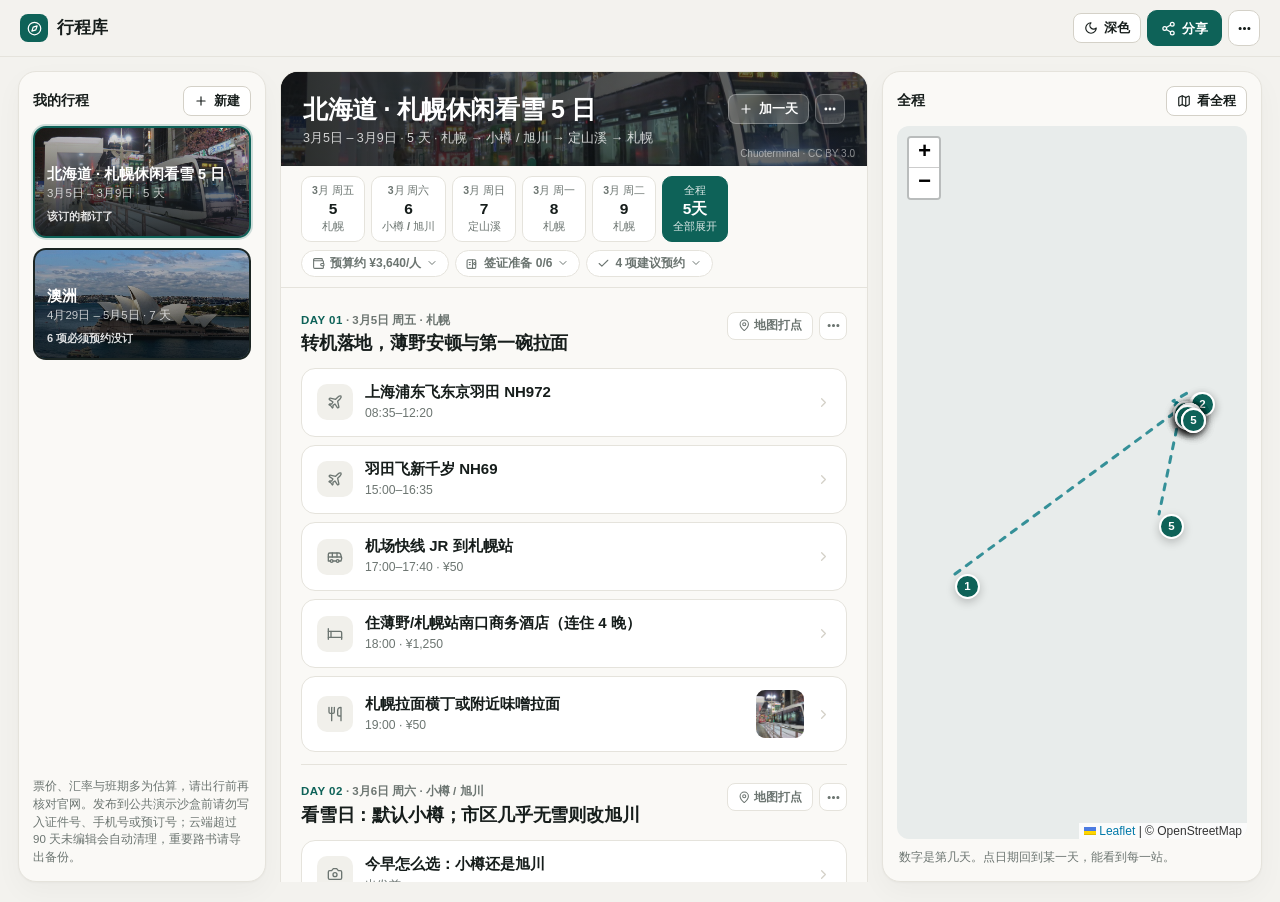
==== index.html @ c44f80ff "feat: minimal glanceable stop cards + click-to-open detail panel + unified single-accent palette" ====
<!DOCTYPE html>
<html lang="zh-CN">
<head>
  <meta charset="utf-8" />
  <meta name="viewport" content="width=device-width, initial-scale=1" />
  <title>行程库</title>
  <script>
    try {
      if (localStorage.getItem("travel-guides-theme") === "dark") {
        document.documentElement.dataset.theme = "dark";
      }
    } catch (_) {}
    if (/^\/t\/[A-Za-z0-9_-]+(?:\/edit)?\/?$/.test(location.pathname)) {
      document.documentElement.classList.add("shared-loading");
    }
  </script>
  <link rel="stylesheet" href="vendor/leaflet.css?v=1.9.4" />
  <link rel="stylesheet" href="styles.css?v=2f9c6e3a" />
</head>
<body>
  <header class="top">
    <div class="brand">
      <span class="brand-mark"><span data-icon="compass"></span></span>
      <h1>行程库</h1>
    </div>
    <div class="top-actions">
      <span id="share-status" class="share-status" hidden></span>
      <button type="button" class="btn btn-sm" id="seed-update-btn" hidden><span data-icon="refresh"></span>线上已更新 · 用最新版</button>
      <button type="button" class="btn btn-sm" id="conflict-reload-btn" hidden><span data-icon="refresh"></span>加载最新内容</button>
      <button type="button" class="btn readonly-only" id="fork-btn"><span data-icon="copy"></span>复制并修改</button>
      <button type="button" class="btn btn-sm theme-toggle" id="theme-btn" title="切换浅色纸本 / 深色夜航主题"></button>
      <button type="button" class="btn btn-primary" id="share-btn"><span data-icon="share"></span>分享</button>
      <details class="more-menu" id="more-menu">
        <summary class="btn btn-icon-more" aria-label="更多功能" title="打印路书、导入或导出备份"><span data-icon="more"></span></summary>
        <div class="more-popover">
          <button type="button" class="menu-item edit-only mobile-only-menu-item" id="menu-add-day"><span data-icon="plus"></span>添加新的一天</button>
          <button type="button" class="menu-item edit-only mobile-only-menu-item" id="menu-rename-trip"><span data-icon="pencil"></span>修改行程名称</button>
          <button type="button" class="menu-item edit-only mobile-only-menu-item" id="menu-edit-cover"><span data-icon="camera"></span>更换顶部封面</button>
          <button type="button" class="menu-item edit-only mobile-only-menu-item" id="menu-new-trip"><span data-icon="plus"></span>新建另一趟行程</button>
          <button type="button" class="menu-item edit-only mobile-only-menu-item danger-item" id="menu-delete-trip"><span data-icon="trash"></span>删除当前行程</button>
          <hr class="menu-sep edit-only mobile-only-menu-item" />
          <button type="button" class="menu-item" id="print-btn"><span data-icon="printer"></span>打印 / 导出 PDF 路书</button>
          <button type="button" class="menu-item edit-only" id="reset-local-btn" hidden><span data-icon="refresh"></span>恢复默认线上内容</button>
          <button type="button" class="menu-item edit-only" id="import-btn"><span data-icon="upload"></span>导入 JSON 备份</button>
          <button type="button" class="menu-item" id="export-btn"><span data-icon="download"></span>导出 JSON 备份</button>
        </div>
      </details>
      <input id="import-file" type="file" accept="application/json" hidden />
    </div>
  </header>

  <div class="layout">
    <aside class="rail">
      <div class="rail-head">
        <h2>我的行程</h2>
        <button type="button" id="new-trip" class="btn btn-sm edit-only"><span data-icon="plus"></span>新建</button>
      </div>
      <div id="trip-list"></div>
      <p class="rail-note">票价、汇率与班期多为估算，请出行前再核对官网。发布到公共演示沙盒前请勿写入证件号、手机号或预订号；云端超过 90 天未编辑会自动清理，重要路书请导出备份。</p>
    </aside>

    <main id="main"></main>

    <aside class="map-panel">
      <div class="map-bar">
        <h2 id="map-title">地图</h2>
        <button type="button" id="fit-all" class="btn btn-sm"><span data-icon="map"></span>看全程</button>
      </div>
      <div id="map"></div>
      <p id="map-legend">数字和左边每一站的编号对应，虚线是先后顺序。</p>
    </aside>
  </div>

  <dialog id="editor">
    <form id="editor-form" method="dialog">
      <h3 id="editor-title">添加地点</h3>
      <label>时间 <input name="time" placeholder="10:30" /></label>
      <label>名称 <input name="name" required placeholder="餐厅或景点" /></label>
      <label>类型
        <select name="kind">
          <option value="sight">景点</option>
          <option value="food">餐厅</option>
          <option value="transport">交通</option>
          <option value="stay">住宿</option>
        </select>
      </label>
      <label>地址 <input name="address" placeholder="用来在谷歌上搜索" /></label>
      <label>为什么去（亮点简介） <input name="why" placeholder="一句话说明为什么推荐这里" /></label>
      <div class="pair">
        <label>纬度 <input name="lat" inputmode="decimal" /></label>
        <label>经度 <input name="lng" inputmode="decimal" /></label>
      </div>
      <button type="button" id="geocode-btn" class="btn"><span data-icon="pin"></span><span class="label">按名称查找坐标并打点</span></button>
      <label>要不要提前订
        <select name="reservation">
          <option value="none">不用预约</option>
          <option value="recommended">建议预约</option>
          <option value="required">必须预约</option>
        </select>
      </label>
      <label>预约说明 <input name="reservationNote" placeholder="为什么要订，订晚了会怎样" /></label>
      <label>预约链接 <input name="bookingUrl" placeholder="https://" /></label>
      <div class="pair">
        <label>每人费用（当地货币） <input name="costAmount" inputmode="decimal" placeholder="免费填 0" /></label>
        <label>费用说明 <input name="costNote" placeholder="含什么，怎么算的" /></label>
      </div>
      <label>配图链接（Wikimedia 或本站 /api/img）
        <span class="copy-field">
          <input name="photoSrc" placeholder="https://commons.wikimedia.org/..." />
          <button type="button" id="photo-search-btn" class="btn btn-sm"><span data-icon="camera"></span><span class="label">自动搜图</span></button>
        </span>
      </label>
      <div class="pair">
        <label>图片署名 <input name="photoCredit" placeholder="作者 · CC BY-SA 4.0" /></label>
        <label>来源页面 <input name="photoLink" placeholder="https://commons.wikimedia.org/wiki/File:..." /></label>
      </div>
      <label>怎么走 <textarea name="note" rows="4"></textarea></label>
      <div class="dialog-actions">
        <button type="button" id="editor-cancel" class="btn">取消</button>
        <button type="submit" class="btn btn-primary">保存</button>
      </div>
    </form>
  </dialog>

  <dialog id="day-editor">
    <form id="day-editor-form" method="dialog">
      <h3 id="day-editor-title">编辑这一天</h3>
      <div class="pair">
        <label>日期 <input name="date" placeholder="2027-05-01" /></label>
        <label>城市 <input name="city" placeholder="京都 / 悉尼" /></label>
      </div>
      <label>当天主题 <input name="title" required placeholder="例如：伏见稻荷与清水寺漫步" /></label>
      <div class="dialog-actions">
        <button type="button" id="day-editor-cancel" class="btn">取消</button>
        <button type="submit" class="btn btn-primary">保存</button>
      </div>
    </form>
  </dialog>

  <script src="vendor/leaflet.js?v=1.9.4"></script>
  <dialog id="pin-sheet" class="pin-sheet">
    <form method="dialog">
      <h3 id="pin-sheet-title">在谷歌地图打点</h3>
      <p id="pin-sheet-note" class="pin-sheet-note">点任意一站即可在谷歌地图里单独打点定位；也可以点第一项把今天所有站点连成路线。</p>
      <div id="pin-sheet-list" class="pin-sheet-list"></div>
      <div class="dialog-actions">
        <button type="submit" class="btn" value="cancel">关闭</button>
      </div>
    </form>
  </dialog>

  <dialog id="stop-detail" class="stop-detail">
    <div id="detail-content"></div>
  </dialog>

  <dialog id="stop-sheet" class="stop-sheet">
    <form method="dialog">
      <div class="stop-sheet-head">
        <p id="stop-sheet-pos" class="stop-sheet-pos"></p>
        <h3 id="stop-sheet-title">管理这一站</h3>
      </div>
      <div class="stop-sheet-moves" role="group" aria-label="调整先后顺序">
        <button type="button" class="btn stop-move-btn" id="sheet-move-up"><span data-icon="arrowUp"></span>上移一站</button>
        <button type="button" class="btn stop-move-btn" id="sheet-move-down"><span data-icon="arrowDown"></span>下移一站</button>
      </div>
      <div class="stop-sheet-actions">
        <button type="button" class="sheet-row-btn" id="sheet-edit-stop"><span data-icon="pencil"></span><span><b>编辑地点信息</b><small>修改时间、名称、费用、备注或配图</small></span></button>
        <button type="button" class="sheet-row-btn danger" id="sheet-del-stop"><span data-icon="trash"></span><span><b>删除这一站</b><small>从当天行程中移除</small></span></button>
      </div>
      <div class="dialog-actions">
        <button type="submit" class="btn btn-sheet-done" value="cancel">完成</button>
      </div>
    </form>
  </dialog>

  <dialog id="photo-lightbox" class="photo-lightbox">
    <form method="dialog">
      <img id="lightbox-img" alt="" />
      <div class="lightbox-foot">
        <div>
          <b id="lightbox-title"></b>
          <a id="lightbox-credit" target="_blank" rel="noopener"></a>
        </div>
        <button type="submit" class="btn btn-sm" value="cancel">关闭</button>
      </div>
    </form>
  </dialog>

  <button type="button" id="mobile-map-fab" class="mobile-map-fab" hidden></button>

  <dialog id="share-dialog" class="share-dialog">
    <form method="dialog">
      <div>
        <p class="dialog-kicker" id="share-dialog-kicker">分享行程</p>
        <h3 id="share-dialog-title">两个链接，两种权限</h3>
        <p class="share-explain" id="share-dialog-explain">公开链接只能查看；编辑链接相当于密码，请只发给共同规划的人。</p>
      </div>
      <label>公开查看链接
        <span class="copy-field">
          <input id="public-link" readonly />
          <button type="button" class="btn btn-sm" id="copy-public">复制</button>
        </span>
      </label>
      <label id="edit-link-row">持链接可编辑
        <span class="copy-field">
          <input id="edit-link" readonly />
          <button type="button" class="btn btn-sm" id="copy-edit">复制</button>
        </span>
      </label>
      <div id="static-cloud-box" class="static-cloud-box" hidden>
        <small>当前为静态托管页面，复制上方链接即可发给同行人查看。如果需要在网页上多人实时编辑，也可以生成云端副本（默认沙盒使用 workers.dev，部分国内网络可能无法直连）。</small>
        <button type="button" class="btn btn-sm" id="static-cloud-btn">生成云端可编辑副本</button>
      </div>
      <div id="share-manage-box" class="share-manage-box" hidden>
        <div class="share-manage-head">
          <div>
            <b>编辑安全与历史版本</b>
            <small>编辑链接泄露时可立即重置；改乱了可恢复到之前的版本。</small>
          </div>
          <button type="button" class="btn btn-sm" id="rotate-token-btn">重置编辑密钥</button>
        </div>
        <div class="revision-section">
          <div class="revision-bar">
            <span>最近保存记录（最多 10 版）</span>
            <button type="button" class="btn btn-sm" id="load-revisions-btn">刷新列表</button>
          </div>
          <div id="revision-list" class="revision-list"></div>
        </div>
        <div class="share-delete-row">
          <small>误发了证件号或预订号时，连同历史版本一起从云端清除。</small>
          <button type="button" class="btn btn-sm" id="delete-cloud-trip-btn">彻底删除云端行程</button>
        </div>
      </div>
      <p class="share-warning" id="share-warning">公共演示沙盒单行程限 100 KB、超过 90 天未编辑自动清理，不承诺永久保存。请勿把编辑链接公开发布，也不要写入身份证、护照、手机号或预订号。</p>
      <div class="dialog-actions">
        <button type="button" id="share-close" class="btn btn-primary">完成</button>
      </div>
    </form>
  </dialog>

  <script src="data.js?v=2c8356ff"></script>
  <script src="app.js?v=94560877"></script>
  <script src="share.js?v=34f73781"></script>
</body>
</html>
---- vendor/leaflet.css ----
/* required styles */

.leaflet-pane,
.leaflet-tile,
.leaflet-marker-icon,
.leaflet-marker-shadow,
.leaflet-tile-container,
.leaflet-pane > svg,
.leaflet-pane > canvas,
.leaflet-zoom-box,
.leaflet-image-layer,
.leaflet-layer {
	position: absolute;
	left: 0;
	top: 0;
	}
.leaflet-container {
	overflow: hidden;
	}
.leaflet-tile,
.leaflet-marker-icon,
.leaflet-marker-shadow {
	-webkit-user-select: none;
	   -moz-user-select: none;
	        user-select: none;
	  -webkit-user-drag: none;
	}
/* Prevents IE11 from highlighting tiles in blue */
.leaflet-tile::selection {
	background: transparent;
}
/* Safari renders non-retina tile on retina better with this, but Chrome is worse */
.leaflet-safari .leaflet-tile {
	image-rendering: -webkit-optimize-contrast;
	}
/* hack that prevents hw layers "stretching" when loading new tiles */
.leaflet-safari .leaflet-tile-container {
	width: 1600px;
	height: 1600px;
	-webkit-transform-origin: 0 0;
	}
.leaflet-marker-icon,
.leaflet-marker-shadow {
	display: block;
	}
/* .leaflet-container svg: reset svg max-width decleration shipped in Joomla! (joomla.org) 3.x */
/* .leaflet-container img: map is broken in FF if you have max-width: 100% on tiles */
.leaflet-container .leaflet-overlay-pane svg {
	max-width: none !important;
	max-height: none !important;
	}
.leaflet-container .leaflet-marker-pane img,
.leaflet-container .leaflet-shadow-pane img,
.leaflet-container .leaflet-tile-pane img,
.leaflet-container img.leaflet-image-layer,
.leaflet-container .leaflet-tile {
	max-width: none !important;
	max-height: none !important;
	width: auto;
	padding: 0;
	}

.leaflet-container img.leaflet-tile {
	/* See: https://bugs.chromium.org/p/chromium/issues/detail?id=600120 */
	mix-blend-mode: plus-lighter;
}

.leaflet-container.leaflet-touch-zoom {
	-ms-touch-action: pan-x pan-y;
	touch-action: pan-x pan-y;
	}
.leaflet-container.leaflet-touch-drag {
	-ms-touch-action: pinch-zoom;
	/* Fallback for FF which doesn't support pinch-zoom */
	touch-action: none;
	touch-action: pinch-zoom;
}
.leaflet-container.leaflet-touch-drag.leaflet-touch-zoom {
	-ms-touch-action: none;
	touch-action: none;
}
.leaflet-container {
	-webkit-tap-highlight-color: transparent;
}
.leaflet-container a {
	-webkit-tap-highlight-color: rgba(51, 181, 229, 0.4);
}
.leaflet-tile {
	filter: inherit;
	visibility: hidden;
	}
.leaflet-tile-loaded {
	visibility: inherit;
	}
.leaflet-zoom-box {
	width: 0;
	height: 0;
	-moz-box-sizing: border-box;
	     box-sizing: border-box;
	z-index: 800;
	}
/* workaround for https://bugzilla.mozilla.org/show_bug.cgi?id=888319 */
.leaflet-overlay-pane svg {
	-moz-user-select: none;
	}

.leaflet-pane         { z-index: 400; }

.leaflet-tile-pane    { z-index: 200; }
.leaflet-overlay-pane { z-index: 400; }
.leaflet-shadow-pane  { z-index: 500; }
.leaflet-marker-pane  { z-index: 600; }
.leaflet-tooltip-pane   { z-index: 650; }
.leaflet-popup-pane   { z-index: 700; }

.leaflet-map-pane canvas { z-index: 100; }
.leaflet-map-pane svg    { z-index: 200; }

.leaflet-vml-shape {
	width: 1px;
	height: 1px;
	}
.lvml {
	behavior: url(#default#VML);
	display: inline-block;
	position: absolute;
	}


/* control positioning */

.leaflet-control {
	position: relative;
	z-index: 800;
	pointer-events: visiblePainted; /* IE 9-10 doesn't have auto */
	pointer-events: auto;
	}
.leaflet-top,
.leaflet-bottom {
	position: absolute;
	z-index: 1000;
	pointer-events: none;
	}
.leaflet-top {
	top: 0;
	}
.leaflet-right {
	right: 0;
	}
.leaflet-bottom {
	bottom: 0;
	}
.leaflet-left {
	left: 0;
	}
.leaflet-control {
	float: left;
	clear: both;
	}
.leaflet-right .leaflet-control {
	float: right;
	}
.leaflet-top .leaflet-control {
	margin-top: 10px;
	}
.leaflet-bottom .leaflet-control {
	margin-bottom: 10px;
	}
.leaflet-left .leaflet-control {
	margin-left: 10px;
	}
.leaflet-right .leaflet-control {
	margin-right: 10px;
	}


/* zoom and fade animations */

.leaflet-fade-anim .leaflet-popup {
	opacity: 0;
	-webkit-transition: opacity 0.2s linear;
	   -moz-transition: opacity 0.2s linear;
	        transition: opacity 0.2s linear;
	}
.leaflet-fade-anim .leaflet-map-pane .leaflet-popup {
	opacity: 1;
	}
.leaflet-zoom-animated {
	-webkit-transform-origin: 0 0;
	    -ms-transform-origin: 0 0;
	        transform-origin: 0 0;
	}
svg.leaflet-zoom-animated {
	will-change: transform;
}

.leaflet-zoom-anim .leaflet-zoom-animated {
	-webkit-transition: -webkit-transform 0.25s cubic-bezier(0,0,0.25,1);
	   -moz-transition:    -moz-transform 0.25s cubic-bezier(0,0,0.25,1);
	        transition:         transform 0.25s cubic-bezier(0,0,0.25,1);
	}
.leaflet-zoom-anim .leaflet-tile,
.leaflet-pan-anim .leaflet-tile {
	-webkit-transition: none;
	   -moz-transition: none;
	        transition: none;
	}

.leaflet-zoom-anim .leaflet-zoom-hide {
	visibility: hidden;
	}


/* cursors */

.leaflet-interactive {
	cursor: pointer;
	}
.leaflet-grab {
	cursor: -webkit-grab;
	cursor:    -moz-grab;
	cursor:         grab;
	}
.leaflet-crosshair,
.leaflet-crosshair .leaflet-interactive {
	cursor: crosshair;
	}
.leaflet-popup-pane,
.leaflet-control {
	cursor: auto;
	}
.leaflet-dragging .leaflet-grab,
.leaflet-dragging .leaflet-grab .leaflet-interactive,
.leaflet-dragging .leaflet-marker-draggable {
	cursor: move;
	cursor: -webkit-grabbing;
	cursor:    -moz-grabbing;
	cursor:         grabbing;
	}

/* marker & overlays interactivity */
.leaflet-marker-icon,
.leaflet-marker-shadow,
.leaflet-image-layer,
.leaflet-pane > svg path,
.leaflet-tile-container {
	pointer-events: none;
	}

.leaflet-marker-icon.leaflet-interactive,
.leaflet-image-layer.leaflet-interactive,
.leaflet-pane > svg path.leaflet-interactive,
svg.leaflet-image-layer.leaflet-interactive path {
	pointer-events: visiblePainted; /* IE 9-10 doesn't have auto */
	pointer-events: auto;
	}

/* visual tweaks */

.leaflet-container {
	background: #ddd;
	outline-offset: 1px;
	}
.leaflet-container a {
	color: #0078A8;
	}
.leaflet-zoom-box {
	border: 2px dotted #38f;
	background: rgba(255,255,255,0.5);
	}


/* general typography */
.leaflet-container {
	font-family: "Helvetica Neue", Arial, Helvetica, sans-serif;
	font-size: 12px;
	font-size: 0.75rem;
	line-height: 1.5;
	}


/* general toolbar styles */

.leaflet-bar {
	box-shadow: 0 1px 5px rgba(0,0,0,0.65);
	border-radius: 4px;
	}
.leaflet-bar a {
	background-color: #fff;
	border-bottom: 1px solid #ccc;
	width: 26px;
	height: 26px;
	line-height: 26px;
	display: block;
	text-align: center;
	text-decoration: none;
	color: black;
	}
.leaflet-bar a,
.leaflet-control-layers-toggle {
	background-position: 50% 50%;
	background-repeat: no-repeat;
	display: block;
	}
.leaflet-bar a:hover,
.leaflet-bar a:focus {
	background-color: #f4f4f4;
	}
.leaflet-bar a:first-child {
	border-top-left-radius: 4px;
	border-top-right-radius: 4px;
	}
.leaflet-bar a:last-child {
	border-bottom-left-radius: 4px;
	border-bottom-right-radius: 4px;
	border-bottom: none;
	}
.leaflet-bar a.leaflet-disabled {
	cursor: default;
	background-color: #f4f4f4;
	color: #bbb;
	}

.leaflet-touch .leaflet-bar a {
	width: 30px;
	height: 30px;
	line-height: 30px;
	}
.leaflet-touch .leaflet-bar a:first-child {
	border-top-left-radius: 2px;
	border-top-right-radius: 2px;
	}
.leaflet-touch .leaflet-bar a:last-child {
	border-bottom-left-radius: 2px;
	border-bottom-right-radius: 2px;
	}

/* zoom control */

.leaflet-control-zoom-in,
.leaflet-control-zoom-out {
	font: bold 18px 'Lucida Console', Monaco, monospace;
	text-indent: 1px;
	}

.leaflet-touch .leaflet-control-zoom-in, .leaflet-touch .leaflet-control-zoom-out  {
	font-size: 22px;
	}


/* layers control */

.leaflet-control-layers {
	box-shadow: 0 1px 5px rgba(0,0,0,0.4);
	background: #fff;
	border-radius: 5px;
	}
.leaflet-control-layers-toggle {
	background-image: url(images/layers.png);
	width: 36px;
	height: 36px;
	}
.leaflet-retina .leaflet-control-layers-toggle {
	background-image: url(images/layers-2x.png);
	background-size: 26px 26px;
	}
.leaflet-touch .leaflet-control-layers-toggle {
	width: 44px;
	height: 44px;
	}
.leaflet-control-layers .leaflet-control-layers-list,
.leaflet-control-layers-expanded .leaflet-control-layers-toggle {
	display: none;
	}
.leaflet-control-layers-expanded .leaflet-control-layers-list {
	display: block;
	position: relative;
	}
.leaflet-control-layers-expanded {
	padding: 6px 10px 6px 6px;
	color: #333;
	background: #fff;
	}
.leaflet-control-layers-scrollbar {
	overflow-y: scroll;
	overflow-x: hidden;
	padding-right: 5px;
	}
.leaflet-control-layers-selector {
	margin-top: 2px;
	position: relative;
	top: 1px;
	}
.leaflet-control-layers label {
	display: block;
	font-size: 13px;
	font-size: 1.08333em;
	}
.leaflet-control-layers-separator {
	height: 0;
	border-top: 1px solid #ddd;
	margin: 5px -10px 5px -6px;
	}

/* Default icon URLs */
.leaflet-default-icon-path { /* used only in path-guessing heuristic, see L.Icon.Default */
	background-image: url(images/marker-icon.png);
	}


/* attribution and scale controls */

.leaflet-container .leaflet-control-attribution {
	background: #fff;
	background: rgba(255, 255, 255, 0.8);
	margin: 0;
	}
.leaflet-control-attribution,
.leaflet-control-scale-line {
	padding: 0 5px;
	color: #333;
	line-height: 1.4;
	}
.leaflet-control-attribution a {
	text-decoration: none;
	}
.leaflet-control-attribution a:hover,
.leaflet-control-attribution a:focus {
	text-decoration: underline;
	}
.leaflet-attribution-flag {
	display: inline !important;
	vertical-align: baseline !important;
	width: 1em;
	height: 0.6669em;
	}
.leaflet-left .leaflet-control-scale {
	margin-left: 5px;
	}
.leaflet-bottom .leaflet-control-scale {
	margin-bottom: 5px;
	}
.leaflet-control-scale-line {
	border: 2px solid #777;
	border-top: none;
	line-height: 1.1;
	padding: 2px 5px 1px;
	white-space: nowrap;
	-moz-box-sizing: border-box;
	     box-sizing: border-box;
	background: rgba(255, 255, 255, 0.8);
	text-shadow: 1px 1px #fff;
	}
.leaflet-control-scale-line:not(:first-child) {
	border-top: 2px solid #777;
	border-bottom: none;
	margin-top: -2px;
	}
.leaflet-control-scale-line:not(:first-child):not(:last-child) {
	border-bottom: 2px solid #777;
	}

.leaflet-touch .leaflet-control-attribution,
.leaflet-touch .leaflet-control-layers,
.leaflet-touch .leaflet-bar {
	box-shadow: none;
	}
.leaflet-touch .leaflet-control-layers,
.leaflet-touch .leaflet-bar {
	border: 2px solid rgba(0,0,0,0.2);
	background-clip: padding-box;
	}


/* popup */

.leaflet-popup {
	position: absolute;
	text-align: center;
	margin-bottom: 20px;
	}
.leaflet-popup-content-wrapper {
	padding: 1px;
	text-align: left;
	border-radius: 12px;
	}
.leaflet-popup-content {
	margin: 13px 24px 13px 20px;
	line-height: 1.3;
	font-size: 13px;
	font-size: 1.08333em;
	min-height: 1px;
	}
.leaflet-popup-content p {
	margin: 17px 0;
	margin: 1.3em 0;
	}
.leaflet-popup-tip-container {
	width: 40px;
	height: 20px;
	position: absolute;
	left: 50%;
	margin-top: -1px;
	margin-left: -20px;
	overflow: hidden;
	pointer-events: none;
	}
.leaflet-popup-tip {
	width: 17px;
	height: 17px;
	padding: 1px;

	margin: -10px auto 0;
	pointer-events: auto;

	-webkit-transform: rotate(45deg);
	   -moz-transform: rotate(45deg);
	    -ms-transform: rotate(45deg);
	        transform: rotate(45deg);
	}
.leaflet-popup-content-wrapper,
.leaflet-popup-tip {
	background: white;
	color: #333;
	box-shadow: 0 3px 14px rgba(0,0,0,0.4);
	}
.leaflet-container a.leaflet-popup-close-button {
	position: absolute;
	top: 0;
	right: 0;
	border: none;
	text-align: center;
	width: 24px;
	height: 24px;
	font: 16px/24px Tahoma, Verdana, sans-serif;
	color: #757575;
	text-decoration: none;
	background: transparent;
	}
.leaflet-container a.leaflet-popup-close-button:hover,
.leaflet-container a.leaflet-popup-close-button:focus {
	color: #585858;
	}
.leaflet-popup-scrolled {
	overflow: auto;
	}

.leaflet-oldie .leaflet-popup-content-wrapper {
	-ms-zoom: 1;
	}
.leaflet-oldie .leaflet-popup-tip {
	width: 24px;
	margin: 0 auto;

	-ms-filter: "progid:DXImageTransform.Microsoft.Matrix(M11=0.70710678, M12=0.70710678, M21=-0.70710678, M22=0.70710678)";
	filter: progid:DXImageTransform.Microsoft.Matrix(M11=0.70710678, M12=0.70710678, M21=-0.70710678, M22=0.70710678);
	}

.leaflet-oldie .leaflet-control-zoom,
.leaflet-oldie .leaflet-control-layers,
.leaflet-oldie .leaflet-popup-content-wrapper,
.leaflet-oldie .leaflet-popup-tip {
	border: 1px solid #999;
	}


/* div icon */

.leaflet-div-icon {
	background: #fff;
	border: 1px solid #666;
	}


/* Tooltip */
/* Base styles for the element that has a tooltip */
.leaflet-tooltip {
	position: absolute;
	padding: 6px;
	background-color: #fff;
	border: 1px solid #fff;
	border-radius: 3px;
	color: #222;
	white-space: nowrap;
	-webkit-user-select: none;
	-moz-user-select: none;
	-ms-user-select: none;
	user-select: none;
	pointer-events: none;
	box-shadow: 0 1px 3px rgba(0,0,0,0.4);
	}
.leaflet-tooltip.leaflet-interactive {
	cursor: pointer;
	pointer-events: auto;
	}
.leaflet-tooltip-top:before,
.leaflet-tooltip-bottom:before,
.leaflet-tooltip-left:before,
.leaflet-tooltip-right:before {
	position: absolute;
	pointer-events: none;
	border: 6px solid transparent;
	background: transparent;
	content: "";
	}

/* Directions */

.leaflet-tooltip-bottom {
	margin-top: 6px;
}
.leaflet-tooltip-top {
	margin-top: -6px;
}
.leaflet-tooltip-bottom:before,
.leaflet-tooltip-top:before {
	left: 50%;
	margin-left: -6px;
	}
.leaflet-tooltip-top:before {
	bottom: 0;
	margin-bottom: -12px;
	border-top-color: #fff;
	}
.leaflet-tooltip-bottom:before {
	top: 0;
	margin-top: -12px;
	margin-left: -6px;
	border-bottom-color: #fff;
	}
.leaflet-tooltip-left {
	margin-left: -6px;
}
.leaflet-tooltip-right {
	margin-left: 6px;
}
.leaflet-tooltip-left:before,
.leaflet-tooltip-right:before {
	top: 50%;
	margin-top: -6px;
	}
.leaflet-tooltip-left:before {
	right: 0;
	margin-right: -12px;
	border-left-color: #fff;
	}
.leaflet-tooltip-right:before {
	left: 0;
	margin-left: -12px;
	border-right-color: #fff;
	}

/* Printing */

@media print {
	/* Prevent printers from removing background-images of controls. */
	.leaflet-control {
		-webkit-print-color-adjust: exact;
		print-color-adjust: exact;
		}
	}
---- styles.css ----
/* ==========================================================================
   Static Travel Guide — Minimal Unified Card + Detail Panel Stylesheet
   Strict Monochrome + Single Accent Palette (Zero Rainbow Clutter)
   ========================================================================== */

:root {
  --bg: #f3f2ee;
  --panel: #faf9f6;
  --surface: #ffffff;
  --surface-subtle: #f1f0eb;
  --ink: #161d1b;
  --muted: #6c7571;
  --line: #e5e3dc;
  --line-strong: #d4d1c8;
  --accent: #0e6258;
  --accent-dark: #094941;
  --accent-soft: #e8f3f1;
  --warn: #b45309;
  --warn-soft: #fef5eb;
  --danger: #b91c1c;
  --danger-soft: #fef2f2;
  --radius: 18px;
  --shadow: 0 1px 2px rgba(18, 26, 23, 0.03), 0 10px 28px rgba(18, 26, 23, 0.035);
}

/* Tonal single-hue steps for budget chart (no rainbow colors) */
.cat-flight    { --bar-alpha: 1; }
.cat-stay      { --bar-alpha: 0.78; }
.cat-transport { --bar-alpha: 0.6; }
.cat-sight     { --bar-alpha: 0.45; }
.cat-food      { --bar-alpha: 0.32; }
.cat-other     { --bar-alpha: 0.2; }

* { box-sizing: border-box; }
[hidden] { display: none !important; }
html, body { margin: 0; height: 100%; }
html.shared-loading body { visibility: hidden; }

body {
  background: var(--bg);
  color: var(--ink);
  font-family: -apple-system, BlinkMacSystemFont, "PingFang SC", "Hiragino Sans GB", "Microsoft YaHei", "Noto Sans SC", sans-serif;
  font-size: 14.5px;
  line-height: 1.55;
  -webkit-font-smoothing: antialiased;
}

button, input, select, textarea { font: inherit; color: inherit; }
.icon { width: 15px; height: 15px; flex-shrink: 0; }
.muted { color: var(--muted); }
.empty { margin: 0; padding: 20px 0; color: var(--muted); font-size: 13.5px; }
.print-only-notes { display: none; }

/* Role Modifiers */
.shared-readonly .edit-only { display: none !important; }
.readonly-only { display: none !important; }
.shared-readonly .readonly-only { display: inline-flex !important; }

/* Unified Calm Buttons */
.btn {
  display: inline-flex;
  align-items: center;
  justify-content: center;
  gap: 6px;
  height: 36px;
  padding: 0 13px;
  border-radius: 10px;
  border: 1px solid var(--line-strong);
  background: var(--surface);
  color: var(--ink);
  font-size: 13px;
  font-weight: 600;
  line-height: 1;
  text-decoration: none;
  white-space: nowrap;
  cursor: pointer;
  transition: background 0.15s, border-color 0.15s, color 0.15s;
}
.btn:hover { border-color: var(--accent); color: var(--accent); }
.btn:active { transform: translateY(1px); }
.btn:disabled { opacity: 0.4; cursor: default; }
.btn-sm { height: 30px; padding: 0 10px; font-size: 12.5px; border-radius: 8px; }
.btn-sm .icon { width: 14px; height: 14px; }

.btn-primary, .btn-book {
  background: var(--accent);
  border-color: var(--accent);
  color: #fff;
}
.btn-primary:hover, .btn-book:hover {
  background: var(--accent-dark);
  border-color: var(--accent-dark);
  color: #fff;
}

/* Top Bar & Menus */
.top {
  position: sticky;
  top: 0;
  z-index: 50;
  display: flex;
  justify-content: space-between;
  align-items: center;
  gap: 12px;
  padding: 10px 20px;
  background: rgba(243, 242, 238, 0.9);
  border-bottom: 1px solid var(--line);
  backdrop-filter: blur(14px);
}
.brand { display: flex; align-items: center; gap: 9px; }
.brand-mark {
  display: grid;
  place-items: center;
  width: 28px;
  height: 28px;
  border-radius: 8px;
  background: var(--accent);
  color: #fff;
}
.brand h1 { margin: 0; font-size: 17px; font-weight: 750; letter-spacing: -0.01em; }
.top-actions { display: flex; align-items: center; gap: 6px; }

.share-status {
  display: inline-flex;
  align-items: center;
  height: 26px;
  padding: 0 9px;
  border-radius: 999px;
  background: var(--accent-soft);
  color: var(--accent);
  font-size: 12px;
  font-weight: 600;
  white-space: nowrap;
}
.share-status.error { background: var(--danger-soft); color: var(--danger); }

#conflict-reload-btn, #seed-update-btn {
  border-color: var(--warn);
  background: var(--warn-soft);
  color: var(--warn);
}

.more-menu { position: relative; }
.more-menu summary { list-style: none; }
.more-menu summary::-webkit-details-marker { display: none; }
.btn-icon-more { width: 32px; padding: 0; }
.more-popover {
  position: absolute;
  right: 0;
  top: calc(100% + 6px);
  min-width: 188px;
  padding: 5px;
  border-radius: 12px;
  background: var(--surface);
  border: 1px solid var(--line);
  box-shadow: 0 12px 32px rgba(15, 23, 20, 0.14);
  display: grid;
  gap: 2px;
  z-index: 80;
}
.menu-item {
  display: flex;
  align-items: center;
  gap: 9px;
  width: 100%;
  padding: 8px 11px;
  border: 0;
  border-radius: 8px;
  background: transparent;
  color: var(--ink);
  font-size: 13px;
  font-weight: 550;
  text-align: left;
  cursor: pointer;
}
.menu-item:hover { background: var(--surface-subtle); color: var(--accent); }
.menu-item.danger-item { color: var(--danger); }
.menu-item.danger-item:hover { background: var(--danger-soft); }
.menu-sep { border: 0; border-top: 1px solid var(--line); margin: 4px 6px; }
@media (min-width: 721px) {
  .mobile-only-menu-item { display: none; }
}

/* 3-Column Desktop Layout */
.layout {
  display: grid;
  grid-template-columns: 248px minmax(0, 1fr) 380px;
  gap: 14px;
  padding: 14px 18px 20px;
  height: calc(100vh - 55px);
}
.shared-route .rail { display: none !important; }
.shared-route .layout { grid-template-columns: minmax(0, 1fr) 400px; }

.rail, .map-panel {
  min-height: 0;
  display: flex;
  flex-direction: column;
  background: var(--panel);
  border: 1px solid var(--line);
  border-radius: var(--radius);
  box-shadow: var(--shadow);
}

/* Left Sidebar Trip Cards */
.rail { padding: 14px; overflow: auto; }
.rail-head, .map-bar {
  display: flex;
  justify-content: space-between;
  align-items: center;
  gap: 8px;
  margin-bottom: 10px;
}
.rail h2, .map-bar h2 { margin: 0; font-size: 14px; font-weight: 750; }
#trip-list { display: grid; gap: 10px; }

.trip-card {
  position: relative;
  display: flex;
  flex-direction: column;
  justify-content: flex-end;
  width: 100%;
  min-height: 112px;
  padding: 0;
  border: 2px solid transparent;
  border-radius: 13px;
  background: #1b2422;
  color: #fff;
  text-align: left;
  overflow: hidden;
  cursor: pointer;
  transition: transform 0.15s, border-color 0.15s;
}
.trip-card:hover { transform: translateY(-1px); }
.trip-card.active {
  border-color: var(--accent);
  box-shadow: 0 0 0 2px rgba(14, 98, 88, 0.18);
}
.trip-thumb {
  position: absolute;
  inset: 0;
  display: grid;
  place-items: center;
  background: #232f2c center / cover no-repeat;
}
.trip-thumb::after {
  content: "";
  position: absolute;
  inset: 0;
  background: linear-gradient(180deg, rgba(10, 15, 18, 0.1) 0%, rgba(10, 15, 18, 0.84) 100%);
}
.trip-meta { position: relative; z-index: 1; display: block; padding: 11px 12px 10px; }
.trip-meta b { display: block; font-size: 14.5px; font-weight: 750; line-height: 1.25; }
.trip-meta span { display: block; margin-top: 2px; font-size: 11.5px; color: rgba(255, 255, 255, 0.74); }
.trip-meta em, .trip-meta .ok {
  display: inline-block;
  margin-top: 5px;
  font-size: 11px;
  font-style: normal;
  font-weight: 600;
  color: rgba(255, 255, 255, 0.86);
}
.rail-note { margin: auto 0 0; padding-top: 14px; color: var(--muted); font-size: 11.5px; line-height: 1.55; }

/* Center Stage */
main {
  min-height: 0;
  overflow: auto;
  display: flex;
  flex-direction: column;
  gap: 10px;
}
.stage-shell {
  background: var(--panel);
  border: 1px solid var(--line);
  border-radius: var(--radius);
  box-shadow: var(--shadow);
  overflow: clip;
}

/* 1. Atmospheric Header */
.stage-hero {
  position: relative;
  padding: 22px 22px 18px;
  background: #1a2422;
  color: #fff;
  overflow: hidden;
}
.stage-hero.has-bg::before {
  content: "";
  position: absolute;
  inset: 0;
  background: var(--hero-img) center / cover no-repeat;
}
.stage-hero-scrim {
  position: absolute;
  inset: 0;
  background: linear-gradient(95deg, rgba(12, 17, 20, 0.84) 0%, rgba(12, 17, 20, 0.56) 65%, rgba(12, 17, 20, 0.72) 100%);
}
.stage-hero-body {
  position: relative;
  z-index: 1;
  display: flex;
  justify-content: space-between;
  align-items: flex-start;
  gap: 14px;
}
.stage-hero h2 { margin: 0; font-size: clamp(20px, 2.3vw, 25px); font-weight: 760; letter-spacing: -0.015em; line-height: 1.2; }
.stage-sub { margin: 5px 0 0; font-size: 12.5px; color: rgba(255, 255, 255, 0.78); }
.stage-hero-tools { display: flex; align-items: center; gap: 6px; flex-shrink: 0; }
.btn-hero-primary { background: rgba(255, 255, 255, 0.16); border-color: rgba(255, 255, 255, 0.28); color: #fff; backdrop-filter: blur(6px); }
.btn-hero-primary:hover { background: rgba(255, 255, 255, 0.26); border-color: #fff; color: #fff; }
.btn-hero-more { width: 30px; padding: 0; background: rgba(255, 255, 255, 0.14); border-color: rgba(255, 255, 255, 0.24); color: #fff; }
.btn-hero-more:hover { background: rgba(255, 255, 255, 0.26); border-color: #fff; color: #fff; }
.hero-credit {
  position: absolute; right: 12px; bottom: 5px; z-index: 1;
  font-size: 10px; color: rgba(255, 255, 255, 0.5); text-decoration: none;
  max-width: 45%; overflow: hidden; text-overflow: ellipsis; white-space: nowrap;
}

/* 2. Sticky Date Strip + Monochrome Quick Pills */
.stage-sticky {
  position: sticky;
  top: 0;
  z-index: 25;
  padding: 10px 20px;
  background: rgba(250, 249, 246, 0.94);
  border-bottom: 1px solid var(--line);
  backdrop-filter: blur(12px);
}
.day-tabs {
  display: flex;
  align-items: stretch;
  gap: 6px;
  overflow-x: auto;
  scrollbar-width: none;
}
.day-tabs::-webkit-scrollbar { display: none; }

.day-tab {
  display: flex;
  flex-direction: column;
  align-items: center;
  justify-content: center;
  min-width: 64px;
  padding: 5px 10px;
  border-radius: 10px;
  border: 1px solid var(--line);
  background: var(--surface);
  color: var(--ink);
  cursor: pointer;
  flex-shrink: 0;
  transition: background 0.15s, border-color 0.15s, color 0.15s;
}
.day-tab:hover { border-color: var(--accent); }
.dt-top { font-size: 10.5px; color: var(--muted); font-weight: 550; white-space: nowrap; }
.dt-num { font-size: 15.5px; font-weight: 800; line-height: 1.15; margin: 1px 0; font-variant-numeric: tabular-nums; }
.dt-city { font-size: 11px; color: var(--muted); font-weight: 550; max-width: 70px; overflow: hidden; text-overflow: ellipsis; white-space: nowrap; }

.day-tab.active {
  background: var(--accent);
  border-color: var(--accent);
  color: #fff;
}
.day-tab.active .dt-top, .day-tab.active .dt-city { color: rgba(255, 255, 255, 0.84); }

.quick-pills {
  display: flex;
  flex-wrap: nowrap;
  align-items: center;
  gap: 6px;
  margin-top: 8px;
  overflow-x: auto;
  scrollbar-width: none;
}
.quick-pills::-webkit-scrollbar { display: none; }
.q-pill {
  display: inline-flex;
  align-items: center;
  gap: 5px;
  height: 27px;
  padding: 0 10px;
  border-radius: 999px;
  border: 1px solid var(--line);
  background: var(--surface);
  color: var(--muted);
  font-size: 12px;
  font-weight: 600;
  cursor: pointer;
  white-space: nowrap;
}
.q-pill .icon { width: 13px; height: 13px; color: var(--muted); }
.q-pill.open, .q-pill:hover {
  border-color: var(--accent);
  background: var(--accent-soft);
  color: var(--accent);
}
.q-pill.open .icon, .q-pill:hover .icon { color: var(--accent); }
.chev { display: inline-grid; transition: transform 0.15s; }
.chev .icon { width: 12px; height: 12px; }
.chev.up { transform: rotate(180deg); }

/* Expandable Drawers */
.drawer-panel {
  margin: 12px 20px 4px;
  padding: 15px 16px;
  border-radius: 14px;
  background: var(--surface);
  border: 1px solid var(--line);
}
.drawer-head {
  display: flex;
  justify-content: space-between;
  align-items: flex-start;
  gap: 12px;
  padding-bottom: 10px;
  border-bottom: 1px solid var(--line);
  margin-bottom: 12px;
}
.drawer-head b { display: block; font-size: 14px; }
.drawer-sub { display: block; margin-top: 2px; font-size: 12px; color: var(--muted); }
.drawer-close {
  border: 0;
  background: var(--surface-subtle);
  color: var(--muted);
  padding: 4px 10px;
  border-radius: 6px;
  font-size: 12px;
  font-weight: 600;
  cursor: pointer;
}
.section-title { margin: 14px 0 8px; font-size: 12.5px; font-weight: 700; color: var(--muted); }

.book-row { display: flex; align-items: center; gap: 10px; padding: 8px 0; border-top: 1px solid var(--line); }
.book-row:first-of-type { border-top: 0; padding-top: 0; }
.book-name { flex: 1; min-width: 0; }
.book-name b { display: block; font-size: 13.5px; }
.book-name small { color: var(--muted); font-size: 12px; }

.flag {
  display: inline-block;
  padding: 1.5px 7px;
  border-radius: 5px;
  background: var(--surface-subtle);
  color: var(--muted);
  font-size: 11px;
  font-weight: 650;
  white-space: nowrap;
}
.flag.required { background: var(--warn-soft); color: var(--warn); }

/* Visa & Budget Drawers */
.visa-meta { display: grid; gap: 6px; margin-bottom: 12px; }
.visa-meta p { display: grid; grid-template-columns: 44px minmax(0, 1fr); gap: 8px; margin: 0; font-size: 12.8px; }
.visa-meta b { color: var(--muted); }
.visa-actions { display: flex; flex-wrap: wrap; gap: 8px; margin-bottom: 10px; }
.visa-docs, .visa-tips { list-style: none; margin: 0; padding: 0; display: grid; gap: 6px; }
.visa-doc {
  display: flex; align-items: flex-start; gap: 9px; padding: 8px 11px;
  border: 1px solid var(--line); border-radius: 10px; background: var(--panel); cursor: pointer;
}
.visa-doc.on { background: var(--accent-soft); border-color: rgba(14, 98, 88, 0.28); }
.visa-doc b { display: block; font-size: 13px; }
.visa-doc small { display: block; color: var(--muted); font-size: 11.8px; }
.visa-tips li { font-size: 12.5px; color: var(--muted); padding-left: 12px; position: relative; }
.visa-tips li::before { content: "•"; position: absolute; left: 0; color: var(--accent); }
.visa-note { margin: 10px 0 0; font-size: 11.5px; color: var(--muted); }

.origin-pick { display: flex; align-items: center; gap: 10px; margin-bottom: 10px; }
.origin-label { font-size: 12px; font-weight: 650; color: var(--muted); }
.origin-seg { display: inline-flex; gap: 6px; flex-wrap: wrap; }
.origin-btn {
  height: 28px; padding: 0 11px; border-radius: 999px;
  border: 1px solid var(--line-strong); background: var(--panel);
  font-size: 12px; font-weight: 600; cursor: pointer;
}
.origin-btn.active { background: var(--accent); border-color: var(--accent); color: #fff; }
.origin-brief { margin: 0 0 10px; font-size: 12.5px; color: var(--muted); line-height: 1.55; }

.flight-watch {
  display: flex; flex-wrap: wrap; justify-content: space-between; align-items: center;
  gap: 10px; padding: 10px 13px; margin-bottom: 12px;
  border-radius: 10px; background: var(--panel); border: 1px solid var(--line);
}
.flight-watch-info { display: flex; align-items: center; gap: 8px; flex: 1 1 220px; }
.fw-badge {
  display: inline-flex; align-items: center; gap: 4px; padding: 3px 8px;
  border-radius: 6px; background: var(--accent-soft); color: var(--accent);
  font-size: 11.5px; font-weight: 700; white-space: nowrap;
}
.fw-route b { display: block; font-size: 13px; }
.fw-route small { display: block; font-size: 11.5px; color: var(--muted); }
.flight-watch-actions { display: flex; gap: 6px; flex-wrap: wrap; }

.budget-bar { display: flex; height: 6px; border-radius: 999px; overflow: hidden; gap: 2px; margin-bottom: 10px; }
.budget-bar span { background: var(--accent); opacity: var(--bar-alpha, 0.5); border-radius: 999px; }
.budget-ledger { display: grid; grid-template-columns: repeat(2, minmax(0, 1fr)); gap: 2px 24px; }
.ledger-row {
  display: grid; grid-template-columns: minmax(0, 1fr) auto auto; gap: 10px; align-items: center;
  padding: 6px 0; border-bottom: 1px solid var(--line); font-size: 12.8px; font-variant-numeric: tabular-nums;
}
.budget-ledger.single-col .ledger-row { grid-template-columns: minmax(0, 1fr) auto; }
.ledger-name { display: inline-flex; align-items: center; gap: 7px; font-weight: 600; }
.ledger-name i { width: 8px; height: 8px; border-radius: 50%; background: var(--accent); opacity: var(--bar-alpha, 0.6); }
.ledger-name em { font-style: normal; color: var(--muted); font-size: 11.5px; font-weight: 500; }
.ledger-local { color: var(--muted); font-size: 12px; }
.ledger-cny { font-weight: 700; min-width: 3.8em; text-align: right; }

.budget-days, .budget-rows { list-style: none; margin: 0; padding: 0; }
.budget-day-btn {
  display: grid; grid-template-columns: 92px minmax(0, 1fr) auto; align-items: center; gap: 10px;
  width: 100%; padding: 6px 8px; border: 0; border-radius: 8px; background: transparent;
  text-align: left; cursor: pointer; font-size: 12.5px;
}
.budget-day-btn:hover { background: var(--panel); }
.bd-date small, .bd-amt small { margin-left: 5px; color: var(--muted); }
.bd-bar { height: 5px; border-radius: 999px; background: var(--surface-subtle); overflow: hidden; }
.bd-bar i { display: block; height: 100%; background: var(--accent); border-radius: 999px; }
.bd-amt { text-align: right; font-variant-numeric: tabular-nums; }

.budget-rows li {
  display: flex; justify-content: space-between; align-items: baseline; gap: 12px;
  padding: 7px 0; border-bottom: 1px solid var(--line); font-size: 12.8px;
}
.budget-rows li:last-child { border-bottom: 0; }
.budget-rows small { display: block; color: var(--muted); font-size: 11.8px; margin-top: 1px; }
.budget-rows em { font-style: normal; font-weight: 700; white-space: nowrap; font-variant-numeric: tabular-nums; }
.budget-rows .rmb { margin-left: 5px; color: var(--muted); font-weight: 500; font-size: 11.5px; }
.budget-note { margin: 10px 0 0; font-size: 11.8px; color: var(--muted); line-height: 1.55; }

/* ==========================================================================
   3. Clean Minimal Day Sections + Glanceable Stop Cards
   ========================================================================== */
.stage-days {
  padding: 6px 20px 10px;
}
.day {
  padding: 18px 0 12px;
}
.day + .day {
  border-top: 1px solid var(--line);
}

.day-head {
  display: flex;
  justify-content: space-between;
  align-items: flex-start;
  gap: 12px;
  margin-bottom: 12px;
}
.day-head-info { min-width: 0; }
.day-kicker {
  margin: 0;
  font-size: 11.5px;
  font-weight: 600;
  color: var(--muted);
}
.day-kicker b {
  color: var(--accent);
  font-weight: 750;
  letter-spacing: 0.04em;
}
.day-head h3 {
  margin: 3px 0 0;
  font-size: 18px;
  font-weight: 750;
  line-height: 1.3;
  color: var(--ink);
  letter-spacing: -0.01em;
}
.weather-strip {
  margin: 3px 0 0;
  font-size: 12px;
  color: var(--muted);
}

.day-tools {
  display: flex;
  align-items: center;
  gap: 6px;
  flex-shrink: 0;
}
.day-act-chip {
  display: inline-flex;
  align-items: center;
  gap: 4px;
  height: 28px;
  padding: 0 10px;
  border-radius: 8px;
  border: 1px solid var(--line);
  background: var(--surface);
  color: var(--muted);
  font-size: 12px;
  font-weight: 600;
  text-decoration: none;
  white-space: nowrap;
  cursor: pointer;
}
.day-act-chip .icon { width: 12.5px; height: 12.5px; }
.day-act-chip:hover { border-color: var(--accent); color: var(--accent); }
.day-act-icon {
  display: inline-grid;
  place-items: center;
  width: 28px;
  height: 28px;
  border-radius: 8px;
  border: 1px solid var(--line);
  background: var(--surface);
  color: var(--muted);
  cursor: pointer;
}
.day-act-icon:hover { border-color: var(--accent); color: var(--accent); }

/* Minimal Stop Cards (Zero Wall-of-Text — Tap to Open Detail Panel) */
.stops {
  list-style: none;
  margin: 0;
  padding: 0;
  display: grid;
  gap: 8px;
}
.stop {
  scroll-margin-top: calc(var(--top-h, 55px) + var(--tabs-h, 96px) + 12px);
}
.stop.optional { opacity: 0.78; }

.s-card {
  display: flex;
  align-items: center;
  gap: 12px;
  padding: 13px 15px;
  border-radius: 14px;
  background: var(--surface);
  border: 1px solid var(--line);
  cursor: pointer;
  transition: border-color 0.15s, transform 0.12s, box-shadow 0.15s;
}
.s-card:hover {
  border-color: var(--accent);
  box-shadow: 0 4px 14px rgba(15, 23, 20, 0.05);
}
.s-card:active {
  transform: scale(0.992);
}

.s-card-icon {
  display: grid;
  place-items: center;
  width: 36px;
  height: 36px;
  border-radius: 10px;
  background: var(--surface-subtle);
  color: var(--muted);
  flex-shrink: 0;
}
.s-card-icon .icon { width: 16px; height: 16px; }

.s-card-body {
  flex: 1;
  min-width: 0;
}
.s-card-title {
  margin: 0;
  font-size: 15px;
  font-weight: 660;
  color: var(--ink);
  line-height: 1.35;
  overflow: hidden;
  text-overflow: ellipsis;
  white-space: nowrap;
}
.s-card-meta {
  margin: 2px 0 0;
  font-size: 12.2px;
  color: var(--muted);
  font-variant-numeric: tabular-nums;
  overflow: hidden;
  text-overflow: ellipsis;
  white-space: nowrap;
}

.s-card-thumb {
  width: 48px;
  height: 48px;
  border-radius: 9px;
  overflow: hidden;
  background: var(--surface-subtle);
  flex-shrink: 0;
}
.s-card-thumb img {
  display: block;
  width: 100%;
  height: 100%;
  object-fit: cover;
}
.s-card-arrow {
  color: var(--line-strong);
  display: inline-grid;
  flex-shrink: 0;
}
.s-card:hover .s-card-arrow { color: var(--accent); }

.day-pager {
  display: flex;
  justify-content: space-between;
  align-items: center;
  gap: 8px;
  padding-top: 12px;
  margin-top: 10px;
}

/* ==========================================================================
   4. Stop Card Detail Panel (<dialog id="stop-detail">)
   ========================================================================== */
.stop-detail {
  width: min(460px, calc(100vw - 24px));
  max-height: min(86vh, 720px);
  overflow: auto;
  border-radius: 20px;
  background: var(--surface);
  border: 1px solid var(--line);
}
.dp-cover {
  position: relative;
  margin: 0;
  height: 200px;
  background: #141b1a;
}
.dp-cover img {
  display: block;
  width: 100%;
  height: 100%;
  object-fit: cover;
}
.dp-credit {
  position: absolute;
  right: 10px;
  bottom: 8px;
  padding: 2px 7px;
  border-radius: 5px;
  background: rgba(0, 0, 0, 0.55);
  color: rgba(255, 255, 255, 0.82);
  font-size: 10.5px;
  text-decoration: none;
  max-width: 70%;
  overflow: hidden;
  text-overflow: ellipsis;
  white-space: nowrap;
}
.dp-close {
  display: grid;
  place-items: center;
  width: 32px;
  height: 32px;
  border-radius: 50%;
  border: 1px solid var(--line);
  background: var(--panel);
  color: var(--muted);
  cursor: pointer;
  flex-shrink: 0;
}
.dp-close:hover { color: var(--ink); border-color: var(--ink); }
.dp-close.on-photo {
  position: absolute;
  top: 12px;
  right: 12px;
  border-color: rgba(255, 255, 255, 0.25);
  background: rgba(15, 20, 24, 0.62);
  color: #fff;
  backdrop-filter: blur(6px);
}

.dp-body {
  padding: 18px 20px 18px;
}
.dp-head {
  display: flex;
  justify-content: space-between;
  align-items: flex-start;
  gap: 12px;
}
.dp-kicker {
  margin: 0;
  font-size: 12px;
  font-weight: 600;
  color: var(--accent);
}
.dp-title {
  margin: 4px 0 0;
  font-size: 19px;
  font-weight: 760;
  line-height: 1.3;
  color: var(--ink);
}

.dp-sections {
  display: grid;
  gap: 8px;
  margin-top: 14px;
}
.dp-sec {
  padding: 10px 13px;
  border-radius: 11px;
  background: var(--panel);
  border: 1px solid var(--line);
}
.dp-sec p {
  margin: 3px 0 0;
  font-size: 13.5px;
  line-height: 1.65;
  color: var(--ink);
}
.dp-addr p {
  font-size: 12.5px;
  color: var(--muted);
}
.dp-label {
  display: inline-block;
  font-size: 11px;
  font-weight: 700;
  color: var(--muted);
}
.dp-book-head {
  display: flex;
  justify-content: space-between;
  align-items: center;
  gap: 8px;
}

.booked-inline-toggle {
  position: relative;
  display: inline-flex;
  align-items: center;
  gap: 4px;
  height: 26px;
  padding: 0 10px;
  border-radius: 999px;
  border: 1px solid var(--line-strong);
  background: var(--panel);
  color: var(--muted);
  font-size: 12px;
  font-weight: 600;
  cursor: pointer;
}
.booked-inline-toggle input { position: absolute; opacity: 0; width: 1px; height: 1px; pointer-events: none; }
.booked-inline-toggle .icon { width: 12.5px; height: 12.5px; }
.booked-inline-toggle.on {
  border-color: var(--accent);
  background: var(--accent-soft);
  color: var(--accent);
}

.dp-actions {
  display: flex;
  flex-wrap: wrap;
  gap: 8px;
  margin-top: 18px;
}
.dp-actions .btn {
  height: 36px;
  font-size: 13px;
}

.dp-manage {
  display: flex;
  align-items: center;
  gap: 6px;
  margin-top: 16px;
  padding-top: 12px;
  border-top: 1px solid var(--line);
}
.dp-m-btn {
  display: inline-flex;
  align-items: center;
  gap: 4px;
  height: 30px;
  padding: 0 9px;
  border-radius: 7px;
  border: 0;
  background: var(--surface-subtle);
  color: var(--muted);
  font-size: 12px;
  font-weight: 600;
  cursor: pointer;
}
.dp-m-btn .icon { width: 13px; height: 13px; }
.dp-m-btn:hover:not(:disabled) { color: var(--ink); }
.dp-m-btn:disabled { opacity: 0.38; cursor: default; }
.dp-m-btn.danger { margin-left: auto; }
.dp-m-btn.danger:hover { color: var(--danger); background: var(--danger-soft); }

/* Bottom Budget Dock */
.budget-dock {
  display: flex;
  flex-wrap: wrap;
  align-items: center;
  justify-content: space-between;
  gap: 12px 16px;
  margin: 6px 20px 18px;
  padding: 12px 15px;
  border-radius: 13px;
  background: var(--surface);
  border: 1px solid var(--line);
}
.dock-total { display: flex; align-items: center; gap: 10px; }
.dock-badge {
  display: grid; place-items: center; width: 34px; height: 34px;
  border-radius: 50%; background: var(--accent-soft); color: var(--accent);
}
.dock-total small { display: block; font-size: 11.5px; color: var(--muted); }
.dock-total p { margin: 1px 0 0; display: flex; align-items: baseline; gap: 6px; }
.dock-total b { font-size: 18.5px; font-weight: 780; font-variant-numeric: tabular-nums; }
.dock-total span { font-size: 12px; color: var(--muted); }
.dock-cats { display: flex; gap: 8px; margin-left: auto; }
.dock-cat {
  padding: 5px 11px; border-radius: 9px; background: var(--panel);
  border: 1px solid var(--line); min-width: 88px;
}
.dock-cat small { display: block; font-size: 11px; color: var(--muted); }
.dock-cat b { display: block; margin-top: 1px; font-size: 13.5px; font-weight: 720; font-variant-numeric: tabular-nums; }

.page-footnote {
  margin: 0 4px 12px; color: var(--muted); font-size: 11.5px; line-height: 1.55; text-align: center;
}

/* Right Map Panel — Unified Single-Color Pins */
.map-panel { padding: 14px; }
#map { flex: 1; min-height: 240px; border-radius: 12px; background: #e8eceb; overflow: hidden; }
#map-legend { margin: 9px 2px 0; color: var(--muted); font-size: 12px; }

.pin-wrap { background: none; border: 0; }
.pin {
  display: inline-grid;
  place-items: center;
  min-width: 25px;
  height: 25px;
  padding: 0 6px;
  border-radius: 999px;
  background: var(--accent);
  color: #fff;
  border: 2px solid #fff;
  box-shadow: 0 3px 10px rgba(0, 0, 0, 0.22);
  font-size: 11.5px;
  font-weight: 800;
}
.leaflet-popup-content-wrapper { border-radius: 12px; }
.leaflet-popup-content { margin: 10px 13px; font-family: inherit; }
.leaflet-popup-content b { display: block; font-size: 13.5px; }
.leaflet-popup-content span { display: block; color: var(--muted); font-size: 11.5px; }
.leaflet-popup-content a { display: inline-block; margin-top: 4px; color: var(--accent); font-weight: 650; font-size: 12px; }
.popup-photo { display: block; width: 172px; height: 100px; margin-bottom: 6px; border-radius: 8px; object-fit: cover; }

/* Standard Dialogs */
dialog {
  border: 1px solid var(--line);
  padding: 0;
  border-radius: 18px;
  background: var(--surface);
  color: var(--ink);
  width: min(460px, calc(100vw - 24px));
  box-shadow: 0 24px 60px rgba(0, 0, 0, 0.26);
}
dialog::backdrop { background: rgba(10, 15, 20, 0.5); backdrop-filter: blur(2px); }
dialog form { padding: 20px; display: grid; gap: 10px; }
dialog h3 { margin: 0; font-size: 17px; }
dialog label { display: grid; gap: 4px; font-size: 12.5px; color: var(--muted); font-weight: 600; }
dialog input, dialog select, dialog textarea {
  border: 1px solid var(--line-strong); border-radius: 9px;
  background: var(--panel); padding: 8px 10px; color: var(--ink);
}
.pair { display: grid; grid-template-columns: 1fr 1fr; gap: 8px; }
.dialog-actions { display: flex; justify-content: flex-end; gap: 8px; margin-top: 4px; }

.pin-sheet, .stop-sheet { width: min(410px, calc(100vw - 24px)); }
.pin-sheet-note { margin: 0; color: var(--muted); font-size: 12.5px; }
.pin-sheet-list { display: grid; gap: 7px; max-height: min(55vh, 400px); overflow: auto; }
.pin-row-wrap { display: flex; gap: 7px; }
.pin-row {
  flex: 1; min-width: 0; display: grid; grid-template-columns: 26px minmax(0, 1fr) auto;
  gap: 9px; align-items: center; padding: 9px 11px; border: 1px solid var(--line);
  border-radius: 11px; background: var(--panel); text-decoration: none; color: inherit;
}
.pin-row-all { background: var(--accent-soft); border-color: rgba(14, 98, 88, 0.22); }
.pin-num {
  width: 26px; height: 26px; border-radius: 50%; display: grid; place-items: center;
  background: var(--accent-soft); color: var(--accent); font-size: 12px; font-weight: 750;
}
.pin-row-all .pin-num { background: var(--accent); color: #fff; }
.pin-meta { display: grid; gap: 1px; min-width: 0; }
.pin-meta b { font-size: 13.5px; }
.pin-meta small { color: var(--muted); font-size: 11.5px; overflow: hidden; text-overflow: ellipsis; white-space: nowrap; }
.pin-go { display: inline-flex; align-items: center; gap: 3px; color: var(--accent); font-size: 12.5px; font-weight: 650; white-space: nowrap; }
.pin-apple {
  display: inline-flex; align-items: center; padding: 0 10px; border: 1px solid var(--line);
  border-radius: 11px; background: var(--panel); font-size: 12px; font-weight: 600; text-decoration: none; color: var(--ink);
}

.stop-sheet-head { display: grid; gap: 2px; }
.stop-sheet-pos { margin: 0; color: var(--accent); font-size: 11.5px; font-weight: 700; }
.stop-sheet-moves { display: grid; grid-template-columns: 1fr 1fr; gap: 8px; }
.stop-move-btn { height: 40px; border-radius: 11px; background: var(--panel); }
.stop-sheet-actions { display: grid; gap: 6px; }
.sheet-row-btn {
  display: flex; align-items: center; gap: 11px; width: 100%; padding: 10px 12px;
  border: 1px solid var(--line); border-radius: 11px; background: var(--panel); text-align: left; cursor: pointer;
}
.sheet-row-btn span { display: grid; gap: 1px; }
.sheet-row-btn b { font-size: 13.5px; }
.sheet-row-btn small { font-size: 11.5px; color: var(--muted); }
.sheet-row-btn.danger { color: var(--danger); background: var(--danger-soft); }
.btn-sheet-done { width: 100%; height: 38px; border-radius: 11px; }

.photo-lightbox { width: min(680px, calc(100vw - 24px)); background: #0c1015; color: #f1f5f9; overflow: hidden; }
.photo-lightbox form { padding: 0; gap: 0; }
.photo-lightbox img { display: block; width: 100%; max-height: 74vh; object-fit: contain; background: #07090c; }
.lightbox-foot { display: flex; justify-content: space-between; align-items: center; gap: 12px; padding: 12px 16px; }
.lightbox-foot b { display: block; font-size: 14px; color: #fff; }
.lightbox-foot a { font-size: 11.5px; color: #94a3b8; }

.share-dialog { width: min(520px, calc(100vw - 24px)); }
.dialog-kicker { margin: 0 0 3px; color: var(--accent); font-size: 11px; font-weight: 750; letter-spacing: 0.08em; text-transform: uppercase; }
.share-explain { margin: 4px 0 0; color: var(--muted); font-size: 12.5px; }
.copy-field { display: grid; grid-template-columns: minmax(0, 1fr) auto; gap: 7px; }
.copy-field input { font-family: ui-monospace, SFMono-Regular, Menlo, monospace; font-size: 12px; }
.static-cloud-box, .share-manage-box {
  display: grid; gap: 10px; padding: 11px 12px; border: 1px solid var(--line); border-radius: 11px; background: var(--panel);
}
.share-manage-head, .revision-bar, .share-delete-row { display: flex; justify-content: space-between; align-items: center; gap: 10px; }
.share-manage-head b { display: block; font-size: 13px; }
.share-manage-head small, .share-delete-row small, .static-cloud-box small, .share-warning { font-size: 11.5px; color: var(--muted); line-height: 1.5; margin: 0; }
.revision-list { display: grid; gap: 5px; max-height: 150px; overflow: auto; }
.revision-item { display: flex; justify-content: space-between; align-items: center; padding: 6px 9px; border: 1px solid var(--line); border-radius: 8px; font-size: 12px; }

.mobile-map-fab {
  position: fixed; right: 14px; bottom: calc(16px + env(safe-area-inset-bottom, 0px));
  z-index: 45; display: inline-flex; align-items: center; gap: 6px;
  height: 38px; padding: 0 14px; border-radius: 999px;
  border: 1px solid rgba(255, 255, 255, 0.16); background: rgba(18, 25, 24, 0.9);
  color: #fff; backdrop-filter: blur(10px); box-shadow: 0 8px 24px rgba(0, 0, 0, 0.22);
  font-size: 12.5px; font-weight: 650; cursor: pointer;
}
@media (min-width: 1101px) {
  .mobile-map-fab { display: none !important; }
}

/* ==========================================================================
   Responsive Mobile Layout
   ========================================================================== */
@media (max-width: 1100px) {
  html, body { height: auto; min-height: 100%; }
  .layout, .shared-route .layout {
    grid-template-columns: minmax(0, 1fr);
    height: auto;
    padding: 10px 12px 24px;
    gap: 10px;
  }
  main { overflow: visible; }
  .stage-shell { overflow: visible; }
  .stage-hero { border-radius: var(--radius) var(--radius) 0 0; }
  .stage-sticky { top: var(--top-h, 51px); }

  body.single-trip .rail { display: none; }
  .rail {
    flex-direction: row; align-items: center; gap: 8px; padding: 0;
    background: transparent; border: 0; box-shadow: none; overflow-x: auto; scrollbar-width: none;
  }
  .rail::-webkit-scrollbar { display: none; }
  .rail-head, .rail-note, .trip-thumb, .trip-meta span, .trip-meta em, .trip-meta .ok { display: none; }
  #trip-list { display: flex; gap: 7px; }
  .trip-card {
    min-height: 0; width: auto; border-radius: 999px;
    border: 1px solid var(--line-strong); background: var(--surface); color: var(--ink);
  }
  .trip-card.active { background: var(--accent); border-color: var(--accent); color: #fff; box-shadow: none; }
  .trip-meta { padding: 6px 13px; }
  .trip-meta b { font-size: 13px; font-weight: 650; white-space: nowrap; }
  .map-panel { height: 340px; }
}

@media (max-width: 720px) {
  .top { padding: 9px 12px; gap: 8px; }
  .brand h1 { font-size: 16px; }
  .top-actions { gap: 5px; }
  .stage-hero { padding: 18px 15px 15px; }
  .stage-hero-tools { display: none; }
  .stage-sticky { padding: 9px 14px; }
  .day-tab { min-width: 58px; padding: 5px 8px; border-radius: 9px; }
  .dt-num { font-size: 15px; }
  .drawer-panel { margin: 10px 14px 4px; padding: 13px 14px; }
  .budget-ledger { grid-template-columns: minmax(0, 1fr); }
  .stage-days { padding: 4px 14px 8px; }
  .day-head { flex-wrap: wrap; gap: 8px; margin-bottom: 10px; }
  .day-head h3 { font-size: 17px; }
  .s-card { padding: 11px 12px; gap: 10px; }
  .s-card-title { font-size: 14.5px; }
  .s-card-thumb { width: 44px; height: 44px; }
  .budget-dock { margin: 4px 14px 14px; padding: 12px 13px; }
  .dock-cats { display: none; }

  /* Native Bottom Sheet for Detail Panel & Pin Sheet on Phones */
  .stop-detail, .stop-sheet, .pin-sheet {
    margin: auto 0 0 0;
    width: 100%;
    max-width: 100%;
    max-height: 88vh;
    border-radius: 20px 20px 0 0;
  }
  .dp-body {
    padding: 16px 16px calc(18px + env(safe-area-inset-bottom, 0px));
  }
}

/* ==========================================================================
   Unified Monochrome Dark Mode (html[data-theme="dark"] — Single Mint Accent)
   ========================================================================== */
html[data-theme="dark"] {
  --bg: #0c1016;
  --panel: #121821;
  --surface: #18202c;
  --surface-subtle: #202a3a;
  --ink: #ecf1f7;
  --muted: #8695a8;
  --line: #232f40;
  --line-strong: #2f3e54;
  --accent: #2dd4bf;
  --accent-dark: #14b8a6;
  --accent-soft: rgba(45, 212, 191, 0.13);
  --warn: #f59e0b;
  --warn-soft: rgba(245, 158, 11, 0.14);
  --danger: #f87171;
  --danger-soft: rgba(248, 113, 113, 0.14);
  --shadow: 0 14px 36px rgba(0, 0, 0, 0.42);
  color-scheme: dark;
}

html[data-theme="dark"] .top {
  background: rgba(12, 16, 22, 0.88);
}
html[data-theme="dark"] .brand-mark,
html[data-theme="dark"] .btn-primary,
html[data-theme="dark"] .btn-book,
html[data-theme="dark"] .day-tab.active,
html[data-theme="dark"] .origin-btn.active,
html[data-theme="dark"] .pin {
  background: #14b8a6;
  border-color: #2dd4bf;
  color: #041614;
}
html[data-theme="dark"] .day-tab.active .dt-top,
html[data-theme="dark"] .day-tab.active .dt-city {
  color: rgba(4, 22, 20, 0.76);
}
html[data-theme="dark"] .stage-sticky {
  background: rgba(18, 24, 33, 0.94);
}
html[data-theme="dark"] .trip-card.active {
  border-color: #2dd4bf;
  box-shadow: 0 0 0 1px rgba(45, 212, 191, 0.25);
}
@media (max-width: 1100px) {
  html[data-theme="dark"] .trip-card.active {
    background: #14b8a6;
    color: #041614;
  }
}

html[data-theme="dark"] #map { background: #0c1520; }
html[data-theme="dark"] #map .leaflet-tile-pane {
  filter: sepia(0.22) hue-rotate(172deg) saturate(1.65) brightness(0.95) contrast(1.06);
}
html[data-theme="dark"] #map .leaflet-control-zoom a {
  background: #18202c; color: #e2e8f0; border-color: #2f3e54;
}
html[data-theme="dark"] #map .leaflet-control-attribution {
  background: rgba(12, 16, 22, 0.72); color: #8695a8;
}
html[data-theme="dark"] #map .leaflet-control-attribution a { color: #2dd4bf; }
html[data-theme="dark"] .leaflet-popup-content-wrapper,
html[data-theme="dark"] .leaflet-popup-tip {
  background: #18202c; color: #ecf1f7;
}

/* ==========================================================================
   Clean PDF Print Stylesheet (Expands Hidden Notes Automatically)
   ========================================================================== */
@media print {
  @page { margin: 12mm; }
  html, body { background: #fff !important; color: #111 !important; height: auto !important; font-size: 12px; }
  .top, .rail, .map-panel, .stage-sticky, .stage-hero-tools, .day-tools,
  .s-card-arrow, .day-pager, .budget-dock, .drawer-close, .flight-watch-actions,
  .mobile-map-fab, dialog {
    display: none !important;
  }
  .layout, .shared-route .layout { display: block !important; padding: 0 !important; height: auto !important; }
  main, .stage-shell { display: block !important; overflow: visible !important; border: 0 !important; box-shadow: none !important; background: #fff !important; }
  .stage-hero { border-radius: 10px; padding: 14px 18px; print-color-adjust: exact; -webkit-print-color-adjust: exact; }
  .drawer-panel { margin: 10px 0 !important; border-color: #ccc !important; background: #fff !important; break-inside: avoid; }
  .stage-days { padding: 0 !important; }
  .s-card { align-items: flex-start; border-color: #d6d3cb !important; break-inside: avoid; }
  .print-only-notes { display: block !important; margin-top: 6px; font-size: 11.5px; color: #444; line-height: 1.5; }
  .print-only-notes p { margin: 0 0 4px; }
}
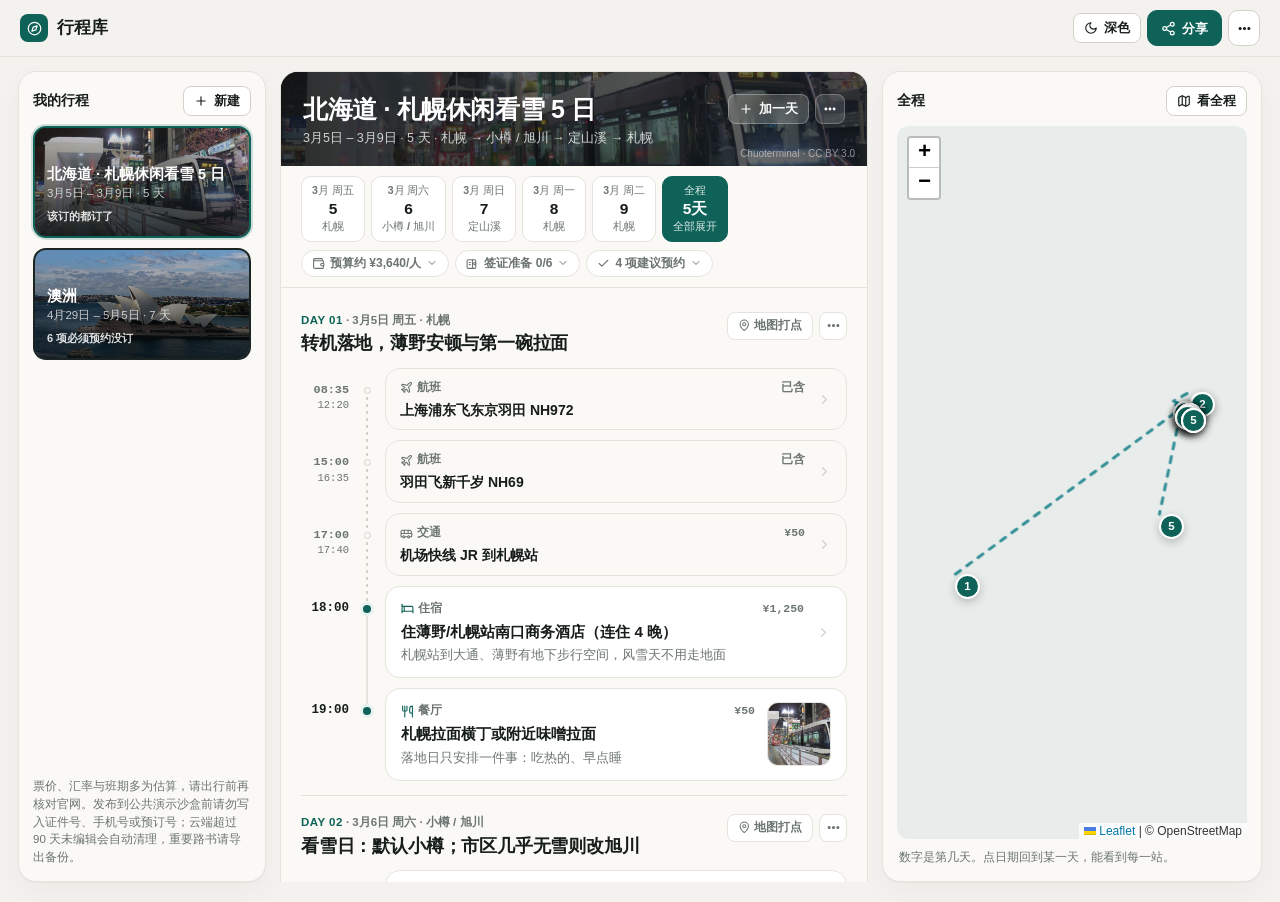
==== commit 437d79a4: "feat: boutique time-rail stop cards + smooth spring detail sheet with zero viewport overflow" ====
--- a/index.html
+++ b/index.html
@@ -15,7 +15,7 @@
     }
   </script>
   <link rel="stylesheet" href="vendor/leaflet.css?v=1.9.4" />
-  <link rel="stylesheet" href="styles.css?v=2f9c6e3a" />
+  <link rel="stylesheet" href="styles.css?v=eda74bf1" />
 </head>
 <body>
   <header class="top">
@@ -149,9 +149,13 @@
     </form>
   </dialog>
 
-  <dialog id="stop-detail" class="stop-detail">
-    <div id="detail-content"></div>
-  </dialog>
+  <div id="stop-detail" class="panel-root" hidden aria-hidden="true">
+    <div class="panel-backdrop" data-detail-close></div>
+    <aside class="panel-sheet" role="dialog" aria-modal="true" aria-labelledby="dp-title">
+      <div class="sheet-grabber" aria-hidden="true"><span></span></div>
+      <div id="detail-content" class="panel-inner"></div>
+    </aside>
+  </div>
 
   <dialog id="stop-sheet" class="stop-sheet">
     <form method="dialog">
@@ -239,7 +243,7 @@
   </dialog>
 
   <script src="data.js?v=2c8356ff"></script>
-  <script src="app.js?v=94560877"></script>
+  <script src="app.js?v=4df1e9dd"></script>
   <script src="share.js?v=34f73781"></script>
 </body>
 </html>
--- a/styles.css
+++ b/styles.css
@@ -33,7 +33,8 @@
 
 * { box-sizing: border-box; }
 [hidden] { display: none !important; }
-html, body { margin: 0; height: 100%; }
+html, body { margin: 0; height: 100%; overflow-x: clip; }
+body.panel-open { overflow: hidden; }
 html.shared-loading body { visibility: hidden; }
 
 body {
@@ -149,6 +150,7 @@
   right: 0;
   top: calc(100% + 6px);
   min-width: 188px;
+  max-width: calc(100vw - 24px);
   padding: 5px;
   border-radius: 12px;
   background: var(--surface);
@@ -611,80 +613,202 @@
 }
 .day-act-icon:hover { border-color: var(--accent); color: var(--accent); }
 
-/* Minimal Stop Cards (Zero Wall-of-Text — Tap to Open Detail Panel) */
+/* Boutique Time-Rail + Tactile Stop Cards */
 .stops {
   list-style: none;
   margin: 0;
   padding: 0;
+}
+.stop {
   display: grid;
-  gap: 8px;
-}
-.stop {
+  grid-template-columns: 48px 16px minmax(0, 1fr);
+  gap: 0 10px;
+  align-items: stretch;
   scroll-margin-top: calc(var(--top-h, 55px) + var(--tabs-h, 96px) + 12px);
 }
-.stop.optional { opacity: 0.78; }
+.stop.optional { opacity: 0.76; }
+
+.stop-time {
+  padding-top: 15px;
+  text-align: right;
+  font-family: ui-monospace, SFMono-Regular, Menlo, monospace;
+  font-variant-numeric: tabular-nums;
+  line-height: 1.2;
+}
+.stop-time b {
+  display: block;
+  font-size: 12.5px;
+  font-weight: 700;
+  color: var(--ink);
+}
+.stop.is-transit .stop-time b {
+  font-size: 11.8px;
+  font-weight: 600;
+  color: var(--muted);
+}
+.stop-time small {
+  display: block;
+  margin-top: 2px;
+  font-size: 10.5px;
+  color: var(--muted);
+}
+
+.stop-node {
+  position: relative;
+  display: flex;
+  justify-content: center;
+  padding-top: 19px;
+}
+.stop:not(:last-child) .stop-node::after {
+  content: "";
+  position: absolute;
+  top: 29px;
+  bottom: -19px;
+  width: 1.5px;
+  background: var(--line);
+}
+.stop.is-transit:not(:last-child) .stop-node::after {
+  background: repeating-linear-gradient(var(--line-strong) 0 3px, transparent 3px 7px);
+}
+.node-dot {
+  position: relative;
+  z-index: 1;
+  width: 8px;
+  height: 8px;
+  border-radius: 50%;
+  background: var(--accent);
+  box-shadow: 0 0 0 3px var(--accent-soft);
+  transition: transform 0.18s ease, box-shadow 0.18s ease;
+}
+.stop.is-transit .node-dot {
+  width: 7px;
+  height: 7px;
+  background: var(--panel);
+  border: 1.5px solid var(--line-strong);
+  box-shadow: none;
+}
 
 .s-card {
   display: flex;
   align-items: center;
   gap: 12px;
+  margin-bottom: 10px;
   padding: 13px 15px;
-  border-radius: 14px;
+  border-radius: 15px;
   background: var(--surface);
   border: 1px solid var(--line);
   cursor: pointer;
-  transition: border-color 0.15s, transform 0.12s, box-shadow 0.15s;
+  transition:
+    border-color 0.18s ease,
+    box-shadow 0.18s ease,
+    transform 0.16s cubic-bezier(0.22, 1, 0.36, 1),
+    background 0.18s ease;
+}
+.stop:last-child .s-card {
+  margin-bottom: 2px;
+}
+.stop.is-transit .s-card {
+  padding: 10px 14px;
+  background: var(--panel);
+  border-color: var(--line);
 }
 .s-card:hover {
   border-color: var(--accent);
-  box-shadow: 0 4px 14px rgba(15, 23, 20, 0.05);
+  background: var(--surface);
+  box-shadow: 0 6px 20px rgba(15, 23, 20, 0.06);
+  transform: translateY(-1px);
 }
 .s-card:active {
-  transform: scale(0.992);
-}
-
-.s-card-icon {
-  display: grid;
-  place-items: center;
-  width: 36px;
-  height: 36px;
-  border-radius: 10px;
-  background: var(--surface-subtle);
-  color: var(--muted);
-  flex-shrink: 0;
-}
-.s-card-icon .icon { width: 16px; height: 16px; }
-
-.s-card-body {
+  transform: scale(0.988);
+}
+.s-card.is-active {
+  border-color: var(--accent);
+  background: var(--surface);
+  box-shadow: 0 0 0 2px var(--accent-soft), 0 8px 24px rgba(15, 23, 20, 0.08);
+}
+
+.s-card-main {
   flex: 1;
   min-width: 0;
 }
+.s-card-top {
+  display: flex;
+  align-items: center;
+  gap: 6px;
+  margin-bottom: 4px;
+  font-size: 11.5px;
+  color: var(--muted);
+}
+.s-tag {
+  display: inline-flex;
+  align-items: center;
+  gap: 4px;
+  font-weight: 600;
+  color: var(--muted);
+}
+.s-tag .icon {
+  width: 13px;
+  height: 13px;
+  color: var(--accent);
+}
+.stop.is-transit .s-tag .icon {
+  color: var(--muted);
+}
+.s-due {
+  padding: 0 6px;
+  border-radius: 4px;
+  background: var(--warn-soft);
+  color: var(--warn);
+  font-size: 10.5px;
+  font-weight: 700;
+}
+.s-booked {
+  color: var(--accent);
+  font-size: 11px;
+  font-weight: 650;
+}
+.s-price {
+  margin-left: auto;
+  font-family: ui-monospace, SFMono-Regular, Menlo, monospace;
+  font-size: 11.5px;
+  font-weight: 650;
+  color: var(--muted);
+  font-variant-numeric: tabular-nums;
+}
+
 .s-card-title {
   margin: 0;
-  font-size: 15px;
-  font-weight: 660;
+  font-size: 15.2px;
+  font-weight: 680;
   color: var(--ink);
   line-height: 1.35;
+  display: -webkit-box;
+  -webkit-line-clamp: 2;
+  -webkit-box-orient: vertical;
+  overflow: hidden;
+}
+.stop.is-transit .s-card-title {
+  font-size: 14px;
+  font-weight: 620;
+  -webkit-line-clamp: 1;
+}
+.s-card-gist {
+  margin: 4px 0 0;
+  font-size: 12.5px;
+  color: var(--muted);
+  line-height: 1.45;
   overflow: hidden;
   text-overflow: ellipsis;
   white-space: nowrap;
 }
-.s-card-meta {
-  margin: 2px 0 0;
-  font-size: 12.2px;
-  color: var(--muted);
-  font-variant-numeric: tabular-nums;
-  overflow: hidden;
-  text-overflow: ellipsis;
-  white-space: nowrap;
-}
 
 .s-card-thumb {
-  width: 48px;
-  height: 48px;
-  border-radius: 9px;
+  width: 64px;
+  height: 64px;
+  border-radius: 11px;
   overflow: hidden;
   background: var(--surface-subtle);
+  border: 1px solid rgba(0, 0, 0, 0.05);
   flex-shrink: 0;
 }
 .s-card-thumb img {
@@ -692,13 +816,21 @@
   width: 100%;
   height: 100%;
   object-fit: cover;
+  transition: transform 0.25s ease;
+}
+.s-card:hover .s-card-thumb img {
+  transform: scale(1.05);
 }
 .s-card-arrow {
   color: var(--line-strong);
   display: inline-grid;
   flex-shrink: 0;
-}
-.s-card:hover .s-card-arrow { color: var(--accent); }
+  transition: transform 0.16s ease, color 0.16s ease;
+}
+.s-card:hover .s-card-arrow {
+  color: var(--accent);
+  transform: translateX(2px);
+}
 
 .day-pager {
   display: flex;
@@ -710,20 +842,93 @@
 }
 
 /* ==========================================================================
-   4. Stop Card Detail Panel (<dialog id="stop-detail">)
+   4. Animated Stop Detail Drawer / Bottom Sheet (#stop-detail — Zero Overflow)
    ========================================================================== */
-.stop-detail {
-  width: min(460px, calc(100vw - 24px));
-  max-height: min(86vh, 720px);
-  overflow: auto;
-  border-radius: 20px;
+.panel-root {
+  position: fixed;
+  inset: 0;
+  z-index: 1200;
+  display: grid;
+  place-items: center;
+  padding: 20px;
+  pointer-events: none;
+}
+.panel-root.is-open {
+  pointer-events: auto;
+}
+.panel-backdrop {
+  position: absolute;
+  inset: 0;
+  background: rgba(10, 15, 22, 0.46);
+  backdrop-filter: blur(4px);
+  opacity: 0;
+  transition: opacity 0.22s ease;
+}
+.panel-root.is-open .panel-backdrop {
+  opacity: 1;
+}
+
+.panel-sheet {
+  position: relative;
+  z-index: 1;
+  width: min(460px, calc(100vw - 32px));
+  max-height: min(82vh, 680px);
+  max-height: min(82dvh, 680px);
+  display: flex;
+  flex-direction: column;
+  overflow: hidden;
+  border-radius: 22px;
   background: var(--surface);
   border: 1px solid var(--line);
-}
+  box-shadow: 0 24px 64px rgba(0, 0, 0, 0.28);
+  transform: translateY(12px) scale(0.97);
+  opacity: 0;
+  transition:
+    transform 0.26s cubic-bezier(0.22, 1, 0.36, 1),
+    opacity 0.2s ease;
+  will-change: transform, opacity;
+}
+.panel-root.is-open .panel-sheet {
+  transform: translateY(0) scale(1);
+  opacity: 1;
+}
+
+.sheet-grabber {
+  display: none;
+  justify-content: center;
+  padding: 9px 0 4px;
+  flex-shrink: 0;
+  background: var(--surface);
+}
+.sheet-grabber span {
+  width: 36px;
+  height: 4px;
+  border-radius: 999px;
+  background: var(--line-strong);
+}
+
+.panel-inner {
+  flex: 1;
+  min-height: 0;
+  display: flex;
+  flex-direction: column;
+  overflow: hidden;
+}
+.dp-scroll {
+  flex: 1;
+  min-height: 0;
+  overflow-y: auto;
+  overflow-x: hidden;
+  -webkit-overflow-scrolling: touch;
+  overscroll-behavior: contain;
+  word-break: break-word;
+  overflow-wrap: anywhere;
+}
+
 .dp-cover {
   position: relative;
   margin: 0;
-  height: 200px;
+  height: 196px;
   background: #141b1a;
 }
 .dp-cover img {
@@ -742,7 +947,7 @@
   color: rgba(255, 255, 255, 0.82);
   font-size: 10.5px;
   text-decoration: none;
-  max-width: 70%;
+  max-width: 72%;
   overflow: hidden;
   text-overflow: ellipsis;
   white-space: nowrap;
@@ -771,7 +976,7 @@
 }
 
 .dp-body {
-  padding: 18px 20px 18px;
+  padding: 18px 20px 16px;
 }
 .dp-head {
   display: flex;
@@ -779,52 +984,75 @@
   align-items: flex-start;
   gap: 12px;
 }
-.dp-kicker {
+.dp-head-main {
+  flex: 1;
+  min-width: 0;
+}
+.dp-chips {
+  display: flex;
+  flex-wrap: wrap;
+  gap: 5px;
+  margin-bottom: 8px;
+}
+.dp-chip {
+  padding: 2px 8px;
+  border-radius: 6px;
+  background: var(--surface-subtle);
+  color: var(--muted);
+  font-size: 11.5px;
+  font-weight: 600;
+}
+.dp-title {
   margin: 0;
-  font-size: 12px;
-  font-weight: 600;
-  color: var(--accent);
-}
-.dp-title {
-  margin: 4px 0 0;
-  font-size: 19px;
+  font-size: 19.5px;
   font-weight: 760;
   line-height: 1.3;
+  letter-spacing: -0.015em;
   color: var(--ink);
 }
 
-.dp-sections {
+.dp-lead {
+  margin: 12px 0 0;
+  font-size: 14.2px;
+  font-weight: 560;
+  line-height: 1.6;
+  color: var(--ink);
+}
+.dp-prose {
+  margin-top: 10px;
+  font-size: 13.8px;
+  line-height: 1.7;
+  color: var(--muted);
+}
+
+.dp-kv {
+  margin: 16px 0 0;
+  border-top: 1px solid var(--line);
+}
+.dp-kv-row {
   display: grid;
-  gap: 8px;
-  margin-top: 14px;
-}
-.dp-sec {
-  padding: 10px 13px;
-  border-radius: 11px;
-  background: var(--panel);
-  border: 1px solid var(--line);
-}
-.dp-sec p {
-  margin: 3px 0 0;
-  font-size: 13.5px;
-  line-height: 1.65;
+  grid-template-columns: 72px minmax(0, 1fr);
+  gap: 10px;
+  padding: 10px 0;
+  border-bottom: 1px solid var(--line);
+  font-size: 13px;
+  line-height: 1.55;
+}
+.dp-kv-row dt {
+  color: var(--muted);
+  font-size: 12px;
+  font-weight: 650;
+  padding-top: 1px;
+}
+.dp-kv-row dd {
+  margin: 0;
   color: var(--ink);
-}
-.dp-addr p {
-  font-size: 12.5px;
-  color: var(--muted);
-}
-.dp-label {
-  display: inline-block;
-  font-size: 11px;
-  font-weight: 700;
-  color: var(--muted);
-}
-.dp-book-head {
-  display: flex;
+  min-width: 0;
+  display: flex;
+  flex-wrap: wrap;
+  align-items: center;
   justify-content: space-between;
-  align-items: center;
-  gap: 8px;
+  gap: 6px 10px;
 }
 
 .booked-inline-toggle {
@@ -832,62 +1060,79 @@
   display: inline-flex;
   align-items: center;
   gap: 4px;
-  height: 26px;
-  padding: 0 10px;
+  height: 25px;
+  padding: 0 9px;
   border-radius: 999px;
   border: 1px solid var(--line-strong);
   background: var(--panel);
   color: var(--muted);
-  font-size: 12px;
+  font-size: 11.5px;
   font-weight: 600;
   cursor: pointer;
 }
 .booked-inline-toggle input { position: absolute; opacity: 0; width: 1px; height: 1px; pointer-events: none; }
-.booked-inline-toggle .icon { width: 12.5px; height: 12.5px; }
+.booked-inline-toggle .icon { width: 12px; height: 12px; }
 .booked-inline-toggle.on {
   border-color: var(--accent);
   background: var(--accent-soft);
   color: var(--accent);
 }
 
-.dp-actions {
+.dp-manage {
   display: flex;
   flex-wrap: wrap;
-  gap: 8px;
-  margin-top: 18px;
-}
-.dp-actions .btn {
-  height: 36px;
-  font-size: 13px;
-}
-
-.dp-manage {
-  display: flex;
   align-items: center;
   gap: 6px;
   margin-top: 16px;
   padding-top: 12px;
-  border-top: 1px solid var(--line);
+}
+.dp-manage-label {
+  font-size: 11.5px;
+  color: var(--muted);
+  margin-right: 2px;
 }
 .dp-m-btn {
   display: inline-flex;
   align-items: center;
-  gap: 4px;
-  height: 30px;
-  padding: 0 9px;
+  gap: 3px;
+  height: 28px;
+  padding: 0 8px;
   border-radius: 7px;
   border: 0;
   background: var(--surface-subtle);
   color: var(--muted);
-  font-size: 12px;
+  font-size: 11.8px;
   font-weight: 600;
   cursor: pointer;
 }
-.dp-m-btn .icon { width: 13px; height: 13px; }
+.dp-m-btn .icon { width: 12.5px; height: 12.5px; }
 .dp-m-btn:hover:not(:disabled) { color: var(--ink); }
-.dp-m-btn:disabled { opacity: 0.38; cursor: default; }
+.dp-m-btn:disabled { opacity: 0.35; cursor: default; }
 .dp-m-btn.danger { margin-left: auto; }
 .dp-m-btn.danger:hover { color: var(--danger); background: var(--danger-soft); }
+
+/* Pinned Bottom Action Bar inside Detail Panel (Always in View, Never Overflows) */
+.dp-footer {
+  flex-shrink: 0;
+  display: flex;
+  flex-wrap: wrap;
+  align-items: center;
+  gap: 8px;
+  padding: 11px 18px calc(11px + env(safe-area-inset-bottom, 0px));
+  background: var(--surface);
+  border-top: 1px solid var(--line);
+}
+.dp-act {
+  flex: 1 1 110px;
+  height: 38px;
+  font-size: 13px;
+}
+.dp-act-icon {
+  width: 38px;
+  height: 38px;
+  padding: 0;
+  flex-shrink: 0;
+}
 
 /* Bottom Budget Dock */
 .budget-dock {
@@ -924,8 +1169,8 @@
 }
 
 /* Right Map Panel — Unified Single-Color Pins */
-.map-panel { padding: 14px; }
-#map { flex: 1; min-height: 240px; border-radius: 12px; background: #e8eceb; overflow: hidden; }
+.map-panel { padding: 14px; position: relative; z-index: 1; isolation: isolate; }
+#map { flex: 1; min-height: 240px; border-radius: 12px; background: #e8eceb; overflow: hidden; position: relative; z-index: 0; isolation: isolate; }
 #map-legend { margin: 9px 2px 0; color: var(--muted); font-size: 12px; }
 
 .pin-wrap { background: none; border: 0; }
@@ -1091,22 +1336,69 @@
   .stage-days { padding: 4px 14px 8px; }
   .day-head { flex-wrap: wrap; gap: 8px; margin-bottom: 10px; }
   .day-head h3 { font-size: 17px; }
-  .s-card { padding: 11px 12px; gap: 10px; }
-  .s-card-title { font-size: 14.5px; }
-  .s-card-thumb { width: 44px; height: 44px; }
+  .stop {
+    grid-template-columns: 42px 12px minmax(0, 1fr);
+    gap: 0 8px;
+  }
+  .stop-time b { font-size: 12px; }
+  .stop-time small { font-size: 10px; }
+  .s-card { padding: 12px 13px; gap: 10px; border-radius: 14px; }
+  .s-card-title { font-size: 14.6px; }
+  .s-card-thumb { width: 58px; height: 58px; border-radius: 10px; }
   .budget-dock { margin: 4px 14px 14px; padding: 12px 13px; }
   .dock-cats { display: none; }
 
-  /* Native Bottom Sheet for Detail Panel & Pin Sheet on Phones */
-  .stop-detail, .stop-sheet, .pin-sheet {
+  /* Native Spring Bottom Sheet for Detail Panel on Phones (Zero Overflow) */
+  .panel-root {
+    display: block;
+    padding: 0;
+  }
+  .panel-sheet {
+    position: absolute;
+    top: auto;
+    left: 0;
+    right: 0;
+    bottom: 0;
+    width: 100%;
+    max-width: 100vw;
+    max-height: min(82vh, 82dvh);
+    border-radius: 22px 22px 0 0;
+    border-left: 0;
+    border-right: 0;
+    border-bottom: 0;
+    transform: translateY(104%);
+    opacity: 1;
+    transition: transform 0.32s cubic-bezier(0.22, 1, 0.36, 1);
+  }
+  .panel-root.is-open .panel-sheet {
+    transform: translateY(0);
+  }
+  .sheet-grabber {
+    display: flex;
+  }
+  .dp-cover {
+    height: 176px;
+  }
+  .dp-body {
+    padding: 15px 16px 14px;
+  }
+  .dp-footer {
+    padding: 10px 14px calc(10px + env(safe-area-inset-bottom, 0px));
+    gap: 7px;
+  }
+  .dp-act {
+    flex: 1 1 92px;
+    height: 36px;
+    padding: 0 10px;
+    font-size: 12.5px;
+  }
+
+  .stop-sheet, .pin-sheet {
     margin: auto 0 0 0;
     width: 100%;
     max-width: 100%;
-    max-height: 88vh;
+    max-height: 86vh;
     border-radius: 20px 20px 0 0;
-  }
-  .dp-body {
-    padding: 16px 16px calc(18px + env(safe-area-inset-bottom, 0px));
   }
 }
 
@@ -1187,8 +1479,8 @@
   @page { margin: 12mm; }
   html, body { background: #fff !important; color: #111 !important; height: auto !important; font-size: 12px; }
   .top, .rail, .map-panel, .stage-sticky, .stage-hero-tools, .day-tools,
-  .s-card-arrow, .day-pager, .budget-dock, .drawer-close, .flight-watch-actions,
-  .mobile-map-fab, dialog {
+  .s-card-arrow, .s-card-gist, .day-pager, .budget-dock, .drawer-close, .flight-watch-actions,
+  .mobile-map-fab, .panel-root, dialog {
     display: none !important;
   }
   .layout, .shared-route .layout { display: block !important; padding: 0 !important; height: auto !important; }
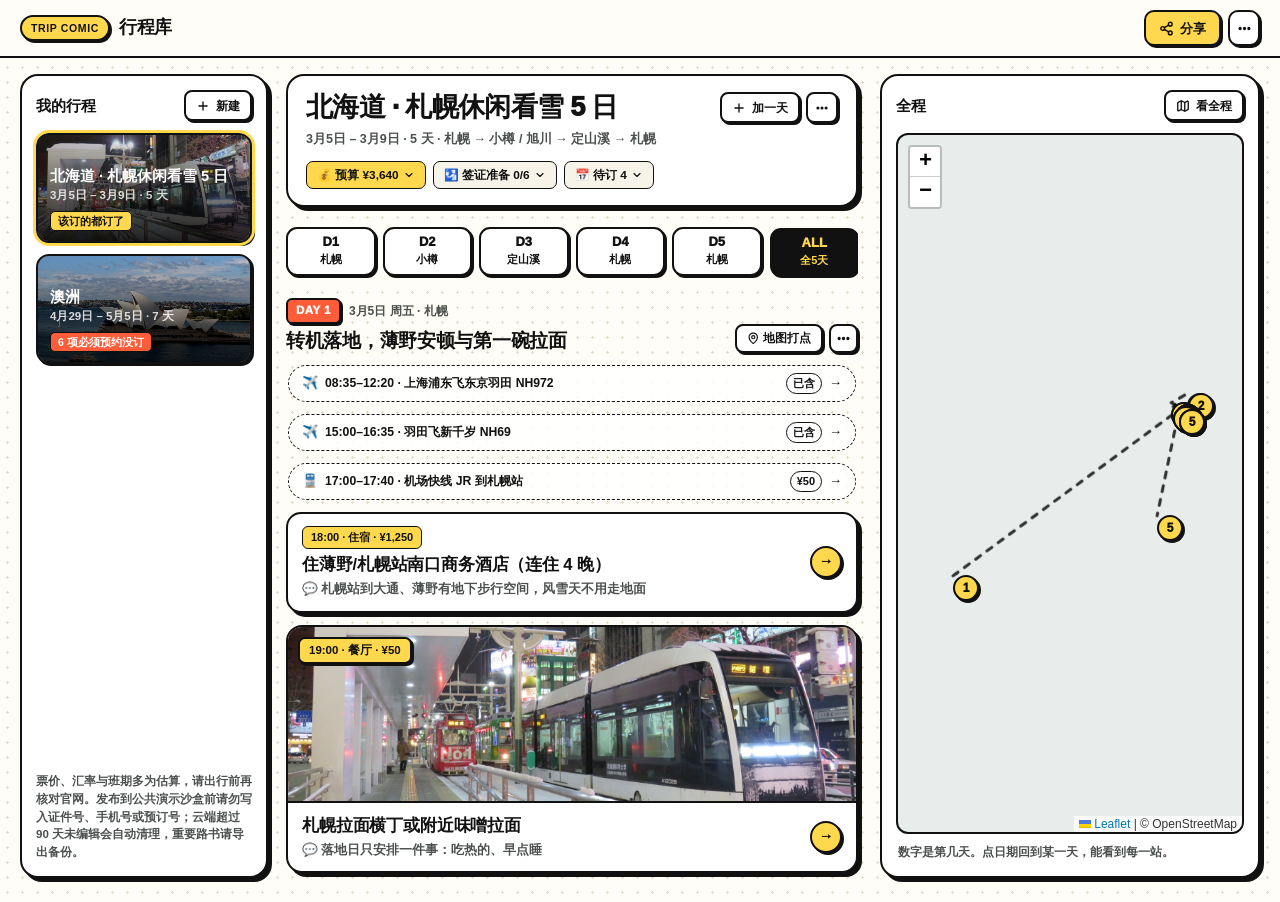
==== commit 851053e4: "feat: switch full site to Color Manga Travel Zine style" ====
--- a/index.html
+++ b/index.html
@@ -5,22 +5,17 @@
   <meta name="viewport" content="width=device-width, initial-scale=1" />
   <title>行程库</title>
   <script>
-    try {
-      if (localStorage.getItem("travel-guides-theme") === "dark") {
-        document.documentElement.dataset.theme = "dark";
-      }
-    } catch (_) {}
     if (/^\/t\/[A-Za-z0-9_-]+(?:\/edit)?\/?$/.test(location.pathname)) {
       document.documentElement.classList.add("shared-loading");
     }
   </script>
   <link rel="stylesheet" href="vendor/leaflet.css?v=1.9.4" />
-  <link rel="stylesheet" href="styles.css?v=eda74bf1" />
+  <link rel="stylesheet" href="styles.css?v=b547bfbe" />
 </head>
 <body>
   <header class="top">
     <div class="brand">
-      <span class="brand-mark"><span data-icon="compass"></span></span>
+      <span class="brand-badge">TRIP COMIC</span>
       <h1>行程库</h1>
     </div>
     <div class="top-actions">
@@ -28,7 +23,6 @@
       <button type="button" class="btn btn-sm" id="seed-update-btn" hidden><span data-icon="refresh"></span>线上已更新 · 用最新版</button>
       <button type="button" class="btn btn-sm" id="conflict-reload-btn" hidden><span data-icon="refresh"></span>加载最新内容</button>
       <button type="button" class="btn readonly-only" id="fork-btn"><span data-icon="copy"></span>复制并修改</button>
-      <button type="button" class="btn btn-sm theme-toggle" id="theme-btn" title="切换浅色纸本 / 深色夜航主题"></button>
       <button type="button" class="btn btn-primary" id="share-btn"><span data-icon="share"></span>分享</button>
       <details class="more-menu" id="more-menu">
         <summary class="btn btn-icon-more" aria-label="更多功能" title="打印路书、导入或导出备份"><span data-icon="more"></span></summary>
@@ -243,7 +237,7 @@
   </dialog>
 
   <script src="data.js?v=2c8356ff"></script>
-  <script src="app.js?v=4df1e9dd"></script>
+  <script src="app.js?v=699a1448"></script>
   <script src="share.js?v=34f73781"></script>
 </body>
 </html>
--- a/styles.css
+++ b/styles.css
@@ -1,35 +1,35 @@
 /* ==========================================================================
-   Static Travel Guide — Minimal Unified Card + Detail Panel Stylesheet
-   Strict Monochrome + Single Accent Palette (Zero Rainbow Clutter)
+   Static Travel Guide — Color Manga Travel Zine (彩色日漫手账风)
+   Dot-Grid Cream Paper · 2.5px Jet-Black Ink · Hard Offset Shadow · Lemon Pop
    ========================================================================== */
 
 :root {
-  --bg: #f3f2ee;
-  --panel: #faf9f6;
-  --surface: #ffffff;
-  --surface-subtle: #f1f0eb;
-  --ink: #161d1b;
-  --muted: #6c7571;
-  --line: #e5e3dc;
-  --line-strong: #d4d1c8;
-  --accent: #0e6258;
-  --accent-dark: #094941;
-  --accent-soft: #e8f3f1;
-  --warn: #b45309;
-  --warn-soft: #fef5eb;
-  --danger: #b91c1c;
-  --danger-soft: #fef2f2;
-  --radius: 18px;
-  --shadow: 0 1px 2px rgba(18, 26, 23, 0.03), 0 10px 28px rgba(18, 26, 23, 0.035);
-}
-
-/* Tonal single-hue steps for budget chart (no rainbow colors) */
-.cat-flight    { --bar-alpha: 1; }
-.cat-stay      { --bar-alpha: 0.78; }
-.cat-transport { --bar-alpha: 0.6; }
-.cat-sight     { --bar-alpha: 0.45; }
-.cat-food      { --bar-alpha: 0.32; }
-.cat-other     { --bar-alpha: 0.2; }
+  --paper: #fffdf7;
+  --dot: #e2dcc8;
+  --card: #ffffff;
+  --subtle: #f6f3e8;
+  --ink: #111111;
+  --muted: #4b504e;
+  --yellow: #ffd84d;
+  --yellow-hover: #ffcf26;
+  --coral: #ff5c39;
+  --sky: #dff2fe;
+  --mint: #dcfce7;
+  --peach: #ffedd5;
+  --danger: #dc2626;
+  --b-sm: 2px solid #111111;
+  --b-lg: 2.5px solid #111111;
+  --sh-sm: 2px 2px 0 #111111;
+  --sh-md: 4px 4px 0 #111111;
+  --sh-lg: 6px 6px 0 #111111;
+}
+
+.cat-flight    { --bar: #ffd84d; }
+.cat-stay      { --bar: #93c5fd; }
+.cat-transport { --bar: #6ee7b7; }
+.cat-sight     { --bar: #fda4af; }
+.cat-food      { --bar: #fdba74; }
+.cat-other     { --bar: #cbd5e1; }
 
 * { box-sizing: border-box; }
 [hidden] { display: none !important; }
@@ -38,26 +38,28 @@
 html.shared-loading body { visibility: hidden; }
 
 body {
-  background: var(--bg);
+  background-color: var(--paper);
+  background-image: radial-gradient(var(--dot) 1.15px, transparent 1.15px);
+  background-size: 15px 15px;
   color: var(--ink);
-  font-family: -apple-system, BlinkMacSystemFont, "PingFang SC", "Hiragino Sans GB", "Microsoft YaHei", "Noto Sans SC", sans-serif;
+  font-family: -apple-system, BlinkMacSystemFont, "PingFang SC", "Hiragino Sans GB", "Microsoft YaHei", sans-serif;
   font-size: 14.5px;
   line-height: 1.55;
   -webkit-font-smoothing: antialiased;
 }
 
 button, input, select, textarea { font: inherit; color: inherit; }
-.icon { width: 15px; height: 15px; flex-shrink: 0; }
+.icon { width: 15px; height: 15px; flex-shrink: 0; stroke-width: 2.3; }
 .muted { color: var(--muted); }
-.empty { margin: 0; padding: 20px 0; color: var(--muted); font-size: 13.5px; }
+.empty { margin: 0; padding: 20px 0; color: var(--muted); font-weight: 700; font-size: 13.5px; }
 .print-only-notes { display: none; }
 
-/* Role Modifiers */
+/* Role Visibility */
 .shared-readonly .edit-only { display: none !important; }
 .readonly-only { display: none !important; }
 .shared-readonly .readonly-only { display: inline-flex !important; }
 
-/* Unified Calm Buttons */
+/* Comic Tactile Buttons */
 .btn {
   display: inline-flex;
   align-items: center;
@@ -66,35 +68,36 @@
   height: 36px;
   padding: 0 13px;
   border-radius: 10px;
-  border: 1px solid var(--line-strong);
-  background: var(--surface);
+  border: var(--b-sm);
+  background: var(--card);
   color: var(--ink);
+  box-shadow: var(--sh-sm);
   font-size: 13px;
-  font-weight: 600;
+  font-weight: 800;
   line-height: 1;
   text-decoration: none;
   white-space: nowrap;
   cursor: pointer;
-  transition: background 0.15s, border-color 0.15s, color 0.15s;
-}
-.btn:hover { border-color: var(--accent); color: var(--accent); }
-.btn:active { transform: translateY(1px); }
-.btn:disabled { opacity: 0.4; cursor: default; }
-.btn-sm { height: 30px; padding: 0 10px; font-size: 12.5px; border-radius: 8px; }
+  transition: transform 0.1s ease, box-shadow 0.1s ease, background 0.12s ease;
+}
+.btn:hover:not(:disabled) { background: var(--subtle); }
+.btn:active:not(:disabled) {
+  transform: translate(2px, 2px);
+  box-shadow: 0 0 0 #111;
+}
+.btn:disabled { opacity: 0.4; cursor: default; box-shadow: none; }
+.btn-sm { height: 31px; padding: 0 10px; font-size: 12px; border-radius: 8px; }
 .btn-sm .icon { width: 14px; height: 14px; }
 
 .btn-primary, .btn-book {
-  background: var(--accent);
-  border-color: var(--accent);
-  color: #fff;
-}
-.btn-primary:hover, .btn-book:hover {
-  background: var(--accent-dark);
-  border-color: var(--accent-dark);
-  color: #fff;
-}
-
-/* Top Bar & Menus */
+  background: var(--yellow);
+  color: var(--ink);
+}
+.btn-primary:hover:not(:disabled), .btn-book:hover:not(:disabled) {
+  background: var(--yellow-hover);
+}
+
+/* Top Masthead Bar */
 .top {
   position: sticky;
   top: 0;
@@ -102,43 +105,49 @@
   display: flex;
   justify-content: space-between;
   align-items: center;
-  gap: 12px;
+  gap: 10px;
   padding: 10px 20px;
-  background: rgba(243, 242, 238, 0.9);
-  border-bottom: 1px solid var(--line);
-  backdrop-filter: blur(14px);
+  background: rgba(255, 253, 247, 0.94);
+  border-bottom: var(--b-sm);
+  backdrop-filter: blur(10px);
 }
 .brand { display: flex; align-items: center; gap: 9px; }
-.brand-mark {
-  display: grid;
-  place-items: center;
-  width: 28px;
-  height: 28px;
-  border-radius: 8px;
-  background: var(--accent);
-  color: #fff;
-}
-.brand h1 { margin: 0; font-size: 17px; font-weight: 750; letter-spacing: -0.01em; }
-.top-actions { display: flex; align-items: center; gap: 6px; }
+.brand-badge {
+  display: inline-block;
+  padding: 3px 9px;
+  border-radius: 999px;
+  background: var(--yellow);
+  border: var(--b-sm);
+  box-shadow: var(--sh-sm);
+  font-size: 10.5px;
+  font-weight: 900;
+  letter-spacing: 0.06em;
+}
+.brand h1 {
+  margin: 0;
+  font-size: 17.5px;
+  font-weight: 900;
+  letter-spacing: -0.02em;
+}
+.top-actions { display: flex; align-items: center; gap: 7px; }
 
 .share-status {
   display: inline-flex;
   align-items: center;
-  height: 26px;
+  height: 27px;
   padding: 0 9px;
   border-radius: 999px;
-  background: var(--accent-soft);
-  color: var(--accent);
-  font-size: 12px;
-  font-weight: 600;
+  border: 1.5px solid #111;
+  background: var(--mint);
+  font-size: 11.5px;
+  font-weight: 800;
   white-space: nowrap;
 }
-.share-status.error { background: var(--danger-soft); color: var(--danger); }
+.share-status.error { background: #fee2e2; color: var(--danger); }
 
 #conflict-reload-btn, #seed-update-btn {
-  border-color: var(--warn);
-  background: var(--warn-soft);
-  color: var(--warn);
+  background: var(--coral);
+  color: #fff;
 }
 
 .more-menu { position: relative; }
@@ -148,37 +157,37 @@
 .more-popover {
   position: absolute;
   right: 0;
-  top: calc(100% + 6px);
-  min-width: 188px;
+  top: calc(100% + 7px);
+  min-width: 190px;
   max-width: calc(100vw - 24px);
-  padding: 5px;
+  padding: 6px;
   border-radius: 12px;
-  background: var(--surface);
-  border: 1px solid var(--line);
-  box-shadow: 0 12px 32px rgba(15, 23, 20, 0.14);
+  background: var(--card);
+  border: var(--b-sm);
+  box-shadow: var(--sh-md);
   display: grid;
   gap: 2px;
-  z-index: 80;
+  z-index: 85;
 }
 .menu-item {
   display: flex;
   align-items: center;
-  gap: 9px;
+  gap: 8px;
   width: 100%;
-  padding: 8px 11px;
+  padding: 8px 10px;
   border: 0;
   border-radius: 8px;
   background: transparent;
   color: var(--ink);
   font-size: 13px;
-  font-weight: 550;
+  font-weight: 750;
   text-align: left;
   cursor: pointer;
 }
-.menu-item:hover { background: var(--surface-subtle); color: var(--accent); }
+.menu-item:hover { background: var(--yellow); }
 .menu-item.danger-item { color: var(--danger); }
-.menu-item.danger-item:hover { background: var(--danger-soft); }
-.menu-sep { border: 0; border-top: 1px solid var(--line); margin: 4px 6px; }
+.menu-item.danger-item:hover { background: #fee2e2; }
+.menu-sep { border: 0; border-top: 1.5px dashed #ccc; margin: 4px 6px; }
 @media (min-width: 721px) {
   .mobile-only-menu-item { display: none; }
 }
@@ -187,9 +196,9 @@
 .layout {
   display: grid;
   grid-template-columns: 248px minmax(0, 1fr) 380px;
-  gap: 14px;
-  padding: 14px 18px 20px;
-  height: calc(100vh - 55px);
+  gap: 18px;
+  padding: 16px 20px 24px;
+  height: calc(100vh - 56px);
 }
 .shared-route .rail { display: none !important; }
 .shared-route .layout { grid-template-columns: minmax(0, 1fr) 400px; }
@@ -198,23 +207,23 @@
   min-height: 0;
   display: flex;
   flex-direction: column;
-  background: var(--panel);
-  border: 1px solid var(--line);
-  border-radius: var(--radius);
-  box-shadow: var(--shadow);
-}
-
-/* Left Sidebar Trip Cards */
+  background: var(--card);
+  border: var(--b-lg);
+  border-radius: 18px;
+  box-shadow: var(--sh-md);
+}
+
+/* Left Sidebar: Comic Trip Cards */
 .rail { padding: 14px; overflow: auto; }
 .rail-head, .map-bar {
   display: flex;
   justify-content: space-between;
   align-items: center;
   gap: 8px;
-  margin-bottom: 10px;
-}
-.rail h2, .map-bar h2 { margin: 0; font-size: 14px; font-weight: 750; }
-#trip-list { display: grid; gap: 10px; }
+  margin-bottom: 12px;
+}
+.rail h2, .map-bar h2 { margin: 0; font-size: 15px; font-weight: 900; }
+#trip-list { display: grid; gap: 11px; }
 
 .trip-card {
   position: relative;
@@ -222,627 +231,599 @@
   flex-direction: column;
   justify-content: flex-end;
   width: 100%;
-  min-height: 112px;
+  min-height: 110px;
   padding: 0;
-  border: 2px solid transparent;
+  border: var(--b-sm);
   border-radius: 13px;
-  background: #1b2422;
+  background: #1f2421;
   color: #fff;
   text-align: left;
   overflow: hidden;
   cursor: pointer;
-  transition: transform 0.15s, border-color 0.15s;
-}
-.trip-card:hover { transform: translateY(-1px); }
+  box-shadow: var(--sh-sm);
+  transition: transform 0.12s, box-shadow 0.12s;
+}
+.trip-card:hover { transform: translate(-1px, -1px); box-shadow: 3px 3px 0 #111; }
 .trip-card.active {
-  border-color: var(--accent);
-  box-shadow: 0 0 0 2px rgba(14, 98, 88, 0.18);
+  outline: 3px solid var(--yellow);
+  box-shadow: 3px 3px 0 #111;
 }
 .trip-thumb {
   position: absolute;
   inset: 0;
   display: grid;
   place-items: center;
-  background: #232f2c center / cover no-repeat;
+  background: #2b322e center / cover no-repeat;
 }
 .trip-thumb::after {
   content: "";
   position: absolute;
   inset: 0;
-  background: linear-gradient(180deg, rgba(10, 15, 18, 0.1) 0%, rgba(10, 15, 18, 0.84) 100%);
+  background: linear-gradient(180deg, rgba(0, 0, 0, 0.08) 0%, rgba(0, 0, 0, 0.84) 100%);
 }
 .trip-meta { position: relative; z-index: 1; display: block; padding: 11px 12px 10px; }
-.trip-meta b { display: block; font-size: 14.5px; font-weight: 750; line-height: 1.25; }
-.trip-meta span { display: block; margin-top: 2px; font-size: 11.5px; color: rgba(255, 255, 255, 0.74); }
-.trip-meta em, .trip-meta .ok {
-  display: inline-block;
-  margin-top: 5px;
-  font-size: 11px;
-  font-style: normal;
-  font-weight: 600;
-  color: rgba(255, 255, 255, 0.86);
-}
-.rail-note { margin: auto 0 0; padding-top: 14px; color: var(--muted); font-size: 11.5px; line-height: 1.55; }
-
-/* Center Stage */
+.trip-meta b { display: block; font-size: 14.5px; font-weight: 900; line-height: 1.25; }
+.trip-meta span { display: block; margin-top: 2px; font-size: 11.5px; color: rgba(255, 255, 255, 0.82); font-weight: 600; }
+.trip-meta em {
+  display: inline-block; margin-top: 6px; padding: 1px 7px; border-radius: 5px;
+  background: var(--coral); border: 1.5px solid #111; color: #fff;
+  font-size: 10.5px; font-style: normal; font-weight: 850;
+}
+.trip-meta .ok {
+  display: inline-block; margin-top: 6px; padding: 1px 7px; border-radius: 5px;
+  background: var(--yellow); border: 1.5px solid #111; color: #111;
+  font-size: 10.5px; font-weight: 850;
+}
+.rail-note { margin: auto 0 0; padding-top: 14px; color: var(--muted); font-size: 11.5px; line-height: 1.55; font-weight: 600; }
+
+/* Center Feed */
 main {
   min-height: 0;
   overflow: auto;
+  padding-right: 4px;
+}
+.manga-feed {
+  max-width: 720px;
+  margin: 0 auto;
   display: flex;
   flex-direction: column;
-  gap: 10px;
-}
-.stage-shell {
-  background: var(--panel);
-  border: 1px solid var(--line);
-  border-radius: var(--radius);
-  box-shadow: var(--shadow);
-  overflow: clip;
-}
-
-/* 1. Atmospheric Header */
-.stage-hero {
-  position: relative;
-  padding: 22px 22px 18px;
-  background: #1a2422;
-  color: #fff;
-  overflow: hidden;
-}
-.stage-hero.has-bg::before {
-  content: "";
-  position: absolute;
-  inset: 0;
-  background: var(--hero-img) center / cover no-repeat;
-}
-.stage-hero-scrim {
-  position: absolute;
-  inset: 0;
-  background: linear-gradient(95deg, rgba(12, 17, 20, 0.84) 0%, rgba(12, 17, 20, 0.56) 65%, rgba(12, 17, 20, 0.72) 100%);
-}
-.stage-hero-body {
-  position: relative;
-  z-index: 1;
-  display: flex;
-  justify-content: space-between;
-  align-items: flex-start;
   gap: 14px;
 }
-.stage-hero h2 { margin: 0; font-size: clamp(20px, 2.3vw, 25px); font-weight: 760; letter-spacing: -0.015em; line-height: 1.2; }
-.stage-sub { margin: 5px 0 0; font-size: 12.5px; color: rgba(255, 255, 255, 0.78); }
-.stage-hero-tools { display: flex; align-items: center; gap: 6px; flex-shrink: 0; }
-.btn-hero-primary { background: rgba(255, 255, 255, 0.16); border-color: rgba(255, 255, 255, 0.28); color: #fff; backdrop-filter: blur(6px); }
-.btn-hero-primary:hover { background: rgba(255, 255, 255, 0.26); border-color: #fff; color: #fff; }
-.btn-hero-more { width: 30px; padding: 0; background: rgba(255, 255, 255, 0.14); border-color: rgba(255, 255, 255, 0.24); color: #fff; }
-.btn-hero-more:hover { background: rgba(255, 255, 255, 0.26); border-color: #fff; color: #fff; }
-.hero-credit {
-  position: absolute; right: 12px; bottom: 5px; z-index: 1;
-  font-size: 10px; color: rgba(255, 255, 255, 0.5); text-decoration: none;
-  max-width: 45%; overflow: hidden; text-overflow: ellipsis; white-space: nowrap;
-}
-
-/* 2. Sticky Date Strip + Monochrome Quick Pills */
-.stage-sticky {
-  position: sticky;
-  top: 0;
-  z-index: 25;
-  padding: 10px 20px;
-  background: rgba(250, 249, 246, 0.94);
-  border-bottom: 1px solid var(--line);
-  backdrop-filter: blur(12px);
-}
-.day-tabs {
-  display: flex;
-  align-items: stretch;
-  gap: 6px;
-  overflow-x: auto;
-  scrollbar-width: none;
-}
-.day-tabs::-webkit-scrollbar { display: none; }
-
-.day-tab {
-  display: flex;
-  flex-direction: column;
-  align-items: center;
-  justify-content: center;
-  min-width: 64px;
-  padding: 5px 10px;
-  border-radius: 10px;
-  border: 1px solid var(--line);
-  background: var(--surface);
-  color: var(--ink);
-  cursor: pointer;
-  flex-shrink: 0;
-  transition: background 0.15s, border-color 0.15s, color 0.15s;
-}
-.day-tab:hover { border-color: var(--accent); }
-.dt-top { font-size: 10.5px; color: var(--muted); font-weight: 550; white-space: nowrap; }
-.dt-num { font-size: 15.5px; font-weight: 800; line-height: 1.15; margin: 1px 0; font-variant-numeric: tabular-nums; }
-.dt-city { font-size: 11px; color: var(--muted); font-weight: 550; max-width: 70px; overflow: hidden; text-overflow: ellipsis; white-space: nowrap; }
-
-.day-tab.active {
-  background: var(--accent);
-  border-color: var(--accent);
-  color: #fff;
-}
-.day-tab.active .dt-top, .day-tab.active .dt-city { color: rgba(255, 255, 255, 0.84); }
-
-.quick-pills {
-  display: flex;
-  flex-wrap: nowrap;
-  align-items: center;
-  gap: 6px;
-  margin-top: 8px;
-  overflow-x: auto;
-  scrollbar-width: none;
-}
-.quick-pills::-webkit-scrollbar { display: none; }
-.q-pill {
-  display: inline-flex;
-  align-items: center;
-  gap: 5px;
-  height: 27px;
-  padding: 0 10px;
-  border-radius: 999px;
-  border: 1px solid var(--line);
-  background: var(--surface);
-  color: var(--muted);
-  font-size: 12px;
-  font-weight: 600;
-  cursor: pointer;
-  white-space: nowrap;
-}
-.q-pill .icon { width: 13px; height: 13px; color: var(--muted); }
-.q-pill.open, .q-pill:hover {
-  border-color: var(--accent);
-  background: var(--accent-soft);
-  color: var(--accent);
-}
-.q-pill.open .icon, .q-pill:hover .icon { color: var(--accent); }
-.chev { display: inline-grid; transition: transform 0.15s; }
-.chev .icon { width: 12px; height: 12px; }
-.chev.up { transform: rotate(180deg); }
-
-/* Expandable Drawers */
-.drawer-panel {
-  margin: 12px 20px 4px;
-  padding: 15px 16px;
-  border-radius: 14px;
-  background: var(--surface);
-  border: 1px solid var(--line);
-}
-.drawer-head {
+
+/* 1. Manga Title Card */
+.m-title-card {
+  background: var(--card);
+  border: var(--b-lg);
+  border-radius: 18px;
+  padding: 16px 18px;
+  box-shadow: var(--sh-md);
+}
+.m-title-top {
   display: flex;
   justify-content: space-between;
   align-items: flex-start;
   gap: 12px;
-  padding-bottom: 10px;
-  border-bottom: 1px solid var(--line);
-  margin-bottom: 12px;
-}
-.drawer-head b { display: block; font-size: 14px; }
-.drawer-sub { display: block; margin-top: 2px; font-size: 12px; color: var(--muted); }
-.drawer-close {
-  border: 0;
-  background: var(--surface-subtle);
+}
+.m-title-card h2 {
+  margin: 0;
+  font-size: clamp(22px, 3vw, 27px);
+  font-weight: 950;
+  letter-spacing: -0.025em;
+  line-height: 1.18;
+}
+.m-sub {
+  margin: 6px 0 0;
+  font-size: 12.5px;
+  font-weight: 750;
   color: var(--muted);
-  padding: 4px 10px;
-  border-radius: 6px;
-  font-size: 12px;
-  font-weight: 600;
-  cursor: pointer;
-}
-.section-title { margin: 14px 0 8px; font-size: 12.5px; font-weight: 700; color: var(--muted); }
-
-.book-row { display: flex; align-items: center; gap: 10px; padding: 8px 0; border-top: 1px solid var(--line); }
-.book-row:first-of-type { border-top: 0; padding-top: 0; }
-.book-name { flex: 1; min-width: 0; }
-.book-name b { display: block; font-size: 13.5px; }
-.book-name small { color: var(--muted); font-size: 12px; }
-
-.flag {
-  display: inline-block;
-  padding: 1.5px 7px;
-  border-radius: 5px;
-  background: var(--surface-subtle);
-  color: var(--muted);
-  font-size: 11px;
-  font-weight: 650;
-  white-space: nowrap;
-}
-.flag.required { background: var(--warn-soft); color: var(--warn); }
-
-/* Visa & Budget Drawers */
-.visa-meta { display: grid; gap: 6px; margin-bottom: 12px; }
-.visa-meta p { display: grid; grid-template-columns: 44px minmax(0, 1fr); gap: 8px; margin: 0; font-size: 12.8px; }
-.visa-meta b { color: var(--muted); }
-.visa-actions { display: flex; flex-wrap: wrap; gap: 8px; margin-bottom: 10px; }
-.visa-docs, .visa-tips { list-style: none; margin: 0; padding: 0; display: grid; gap: 6px; }
-.visa-doc {
-  display: flex; align-items: flex-start; gap: 9px; padding: 8px 11px;
-  border: 1px solid var(--line); border-radius: 10px; background: var(--panel); cursor: pointer;
-}
-.visa-doc.on { background: var(--accent-soft); border-color: rgba(14, 98, 88, 0.28); }
-.visa-doc b { display: block; font-size: 13px; }
-.visa-doc small { display: block; color: var(--muted); font-size: 11.8px; }
-.visa-tips li { font-size: 12.5px; color: var(--muted); padding-left: 12px; position: relative; }
-.visa-tips li::before { content: "•"; position: absolute; left: 0; color: var(--accent); }
-.visa-note { margin: 10px 0 0; font-size: 11.5px; color: var(--muted); }
-
-.origin-pick { display: flex; align-items: center; gap: 10px; margin-bottom: 10px; }
-.origin-label { font-size: 12px; font-weight: 650; color: var(--muted); }
-.origin-seg { display: inline-flex; gap: 6px; flex-wrap: wrap; }
-.origin-btn {
-  height: 28px; padding: 0 11px; border-radius: 999px;
-  border: 1px solid var(--line-strong); background: var(--panel);
-  font-size: 12px; font-weight: 600; cursor: pointer;
-}
-.origin-btn.active { background: var(--accent); border-color: var(--accent); color: #fff; }
-.origin-brief { margin: 0 0 10px; font-size: 12.5px; color: var(--muted); line-height: 1.55; }
-
-.flight-watch {
-  display: flex; flex-wrap: wrap; justify-content: space-between; align-items: center;
-  gap: 10px; padding: 10px 13px; margin-bottom: 12px;
-  border-radius: 10px; background: var(--panel); border: 1px solid var(--line);
-}
-.flight-watch-info { display: flex; align-items: center; gap: 8px; flex: 1 1 220px; }
-.fw-badge {
-  display: inline-flex; align-items: center; gap: 4px; padding: 3px 8px;
-  border-radius: 6px; background: var(--accent-soft); color: var(--accent);
-  font-size: 11.5px; font-weight: 700; white-space: nowrap;
-}
-.fw-route b { display: block; font-size: 13px; }
-.fw-route small { display: block; font-size: 11.5px; color: var(--muted); }
-.flight-watch-actions { display: flex; gap: 6px; flex-wrap: wrap; }
-
-.budget-bar { display: flex; height: 6px; border-radius: 999px; overflow: hidden; gap: 2px; margin-bottom: 10px; }
-.budget-bar span { background: var(--accent); opacity: var(--bar-alpha, 0.5); border-radius: 999px; }
-.budget-ledger { display: grid; grid-template-columns: repeat(2, minmax(0, 1fr)); gap: 2px 24px; }
-.ledger-row {
-  display: grid; grid-template-columns: minmax(0, 1fr) auto auto; gap: 10px; align-items: center;
-  padding: 6px 0; border-bottom: 1px solid var(--line); font-size: 12.8px; font-variant-numeric: tabular-nums;
-}
-.budget-ledger.single-col .ledger-row { grid-template-columns: minmax(0, 1fr) auto; }
-.ledger-name { display: inline-flex; align-items: center; gap: 7px; font-weight: 600; }
-.ledger-name i { width: 8px; height: 8px; border-radius: 50%; background: var(--accent); opacity: var(--bar-alpha, 0.6); }
-.ledger-name em { font-style: normal; color: var(--muted); font-size: 11.5px; font-weight: 500; }
-.ledger-local { color: var(--muted); font-size: 12px; }
-.ledger-cny { font-weight: 700; min-width: 3.8em; text-align: right; }
-
-.budget-days, .budget-rows { list-style: none; margin: 0; padding: 0; }
-.budget-day-btn {
-  display: grid; grid-template-columns: 92px minmax(0, 1fr) auto; align-items: center; gap: 10px;
-  width: 100%; padding: 6px 8px; border: 0; border-radius: 8px; background: transparent;
-  text-align: left; cursor: pointer; font-size: 12.5px;
-}
-.budget-day-btn:hover { background: var(--panel); }
-.bd-date small, .bd-amt small { margin-left: 5px; color: var(--muted); }
-.bd-bar { height: 5px; border-radius: 999px; background: var(--surface-subtle); overflow: hidden; }
-.bd-bar i { display: block; height: 100%; background: var(--accent); border-radius: 999px; }
-.bd-amt { text-align: right; font-variant-numeric: tabular-nums; }
-
-.budget-rows li {
-  display: flex; justify-content: space-between; align-items: baseline; gap: 12px;
-  padding: 7px 0; border-bottom: 1px solid var(--line); font-size: 12.8px;
-}
-.budget-rows li:last-child { border-bottom: 0; }
-.budget-rows small { display: block; color: var(--muted); font-size: 11.8px; margin-top: 1px; }
-.budget-rows em { font-style: normal; font-weight: 700; white-space: nowrap; font-variant-numeric: tabular-nums; }
-.budget-rows .rmb { margin-left: 5px; color: var(--muted); font-weight: 500; font-size: 11.5px; }
-.budget-note { margin: 10px 0 0; font-size: 11.8px; color: var(--muted); line-height: 1.55; }
-
-/* ==========================================================================
-   3. Clean Minimal Day Sections + Glanceable Stop Cards
-   ========================================================================== */
-.stage-days {
-  padding: 6px 20px 10px;
-}
-.day {
-  padding: 18px 0 12px;
-}
-.day + .day {
-  border-top: 1px solid var(--line);
-}
-
-.day-head {
-  display: flex;
-  justify-content: space-between;
-  align-items: flex-start;
-  gap: 12px;
-  margin-bottom: 12px;
-}
-.day-head-info { min-width: 0; }
-.day-kicker {
-  margin: 0;
-  font-size: 11.5px;
-  font-weight: 600;
-  color: var(--muted);
-}
-.day-kicker b {
-  color: var(--accent);
-  font-weight: 750;
-  letter-spacing: 0.04em;
-}
-.day-head h3 {
-  margin: 3px 0 0;
-  font-size: 18px;
-  font-weight: 750;
-  line-height: 1.3;
-  color: var(--ink);
-  letter-spacing: -0.01em;
-}
-.weather-strip {
-  margin: 3px 0 0;
-  font-size: 12px;
-  color: var(--muted);
-}
-
-.day-tools {
-  display: flex;
-  align-items: center;
-  gap: 6px;
-  flex-shrink: 0;
-}
-.day-act-chip {
+}
+.m-title-tools { display: flex; gap: 6px; flex-shrink: 0; }
+
+.m-pills {
+  display: flex;
+  flex-wrap: wrap;
+  gap: 7px;
+  margin-top: 12px;
+}
+.m-pill {
   display: inline-flex;
   align-items: center;
   gap: 4px;
   height: 28px;
   padding: 0 10px;
+  border-radius: 7px;
+  border: 1.8px solid #111;
+  background: var(--subtle);
+  color: var(--ink);
+  font-size: 11.8px;
+  font-weight: 850;
+  cursor: pointer;
+  transition: transform 0.1s, background 0.12s;
+}
+.m-pill.hi { background: var(--yellow); }
+.m-pill.warn { background: var(--peach); }
+.m-pill.open, .m-pill:hover {
+  background: #111;
+  color: var(--yellow);
+}
+.chev { display: inline-grid; transition: transform 0.15s; }
+.chev .icon { width: 12px; height: 12px; }
+.chev.up { transform: rotate(180deg); }
+
+/* 2. Sticky Comic Day Tabs (D1..D5) */
+.day-tabs {
+  position: sticky;
+  top: 0;
+  z-index: 30;
+  display: flex;
+  gap: 7px;
+  padding: 6px 0;
+  background: rgba(255, 253, 247, 0.92);
+  backdrop-filter: blur(8px);
+  overflow-x: auto;
+  scrollbar-width: none;
+}
+.day-tabs::-webkit-scrollbar { display: none; }
+
+.day-tab {
+  flex: 1 0 58px;
+  display: flex;
+  flex-direction: column;
+  align-items: center;
+  justify-content: center;
+  padding: 6px 8px;
+  border: var(--b-sm);
+  border-radius: 11px;
+  background: var(--card);
+  color: var(--ink);
+  box-shadow: var(--sh-sm);
+  cursor: pointer;
+  transition: transform 0.1s, box-shadow 0.1s, background 0.12s;
+}
+.day-tab b {
+  font-size: 13px;
+  font-weight: 950;
+  line-height: 1.15;
+}
+.day-tab span {
+  font-size: 11px;
+  font-weight: 750;
+  margin-top: 1px;
+  max-width: 66px;
+  overflow: hidden;
+  text-overflow: ellipsis;
+  white-space: nowrap;
+}
+.day-tab.active {
+  background: #111111;
+  color: var(--yellow);
+  transform: translate(1px, 1px);
+  box-shadow: 1px 1px 0 #111;
+}
+
+/* Expandable Comic Drawers (Bookings, Visa, Budget) */
+.drawer-panel {
+  padding: 15px 16px;
+  border-radius: 16px;
+  background: var(--card);
+  border: var(--b-lg);
+  box-shadow: var(--sh-md);
+}
+.drawer-head {
+  display: flex; justify-content: space-between; align-items: flex-start; gap: 12px;
+  padding-bottom: 10px; border-bottom: 2px solid #111; margin-bottom: 12px;
+}
+.drawer-head b { display: block; font-size: 14.5px; font-weight: 900; }
+.drawer-sub { display: block; margin-top: 2px; font-size: 12px; color: var(--muted); font-weight: 650; }
+.drawer-close {
+  border: 1.5px solid #111; background: var(--subtle); color: var(--ink);
+  padding: 3px 10px; border-radius: 6px; font-size: 12px; font-weight: 800; cursor: pointer;
+}
+.section-title { margin: 14px 0 8px; font-size: 13px; font-weight: 900; }
+
+.book-row { display: flex; align-items: center; gap: 10px; padding: 8px 0; border-top: 1.5px dashed #d6d1c2; }
+.book-row:first-of-type { border-top: 0; padding-top: 0; }
+.book-name { flex: 1; min-width: 0; }
+.book-name b { display: block; font-size: 13.5px; font-weight: 850; }
+.book-name small { color: var(--muted); font-size: 12px; font-weight: 650; }
+
+.flag {
+  display: inline-block; padding: 2px 7px; border-radius: 5px; border: 1.5px solid #111;
+  background: var(--yellow); font-size: 11px; font-weight: 850; white-space: nowrap;
+}
+.flag.required { background: var(--coral); color: #fff; }
+
+/* Visa & Budget Internals */
+.visa-meta { display: grid; gap: 6px; margin-bottom: 12px; }
+.visa-meta p { display: grid; grid-template-columns: 44px minmax(0, 1fr); gap: 8px; margin: 0; font-size: 12.8px; font-weight: 650; }
+.visa-meta b { color: var(--muted); font-weight: 850; }
+.visa-actions { display: flex; flex-wrap: wrap; gap: 8px; margin-bottom: 10px; }
+.visa-docs, .visa-tips { list-style: none; margin: 0; padding: 0; display: grid; gap: 7px; }
+.visa-doc {
+  display: flex; align-items: flex-start; gap: 9px; padding: 9px 11px;
+  border: 1.8px solid #111; border-radius: 10px; background: var(--paper); cursor: pointer;
+}
+.visa-doc.on { background: var(--mint); }
+.visa-doc b { display: block; font-size: 13px; font-weight: 850; }
+.visa-doc small { display: block; color: var(--muted); font-size: 11.8px; font-weight: 650; }
+.visa-tips li { font-size: 12.5px; color: var(--muted); font-weight: 650; padding-left: 14px; position: relative; }
+.visa-tips li::before { content: "★"; position: absolute; left: 0; color: var(--coral); font-size: 10px; top: 2px; }
+.visa-note { margin: 10px 0 0; font-size: 11.5px; color: var(--muted); font-weight: 650; }
+
+.origin-pick { display: flex; align-items: center; gap: 10px; margin-bottom: 10px; }
+.origin-label { font-size: 12px; font-weight: 850; }
+.origin-seg { display: inline-flex; gap: 6px; flex-wrap: wrap; }
+.origin-btn {
+  height: 28px; padding: 0 11px; border-radius: 999px; border: 1.8px solid #111;
+  background: var(--card); font-size: 12px; font-weight: 850; cursor: pointer;
+}
+.origin-btn.active { background: #111; color: var(--yellow); }
+.origin-brief { margin: 0 0 10px; font-size: 12.5px; color: var(--muted); font-weight: 650; }
+
+.flight-watch {
+  display: flex; flex-wrap: wrap; justify-content: space-between; align-items: center;
+  gap: 10px; padding: 10px 13px; margin-bottom: 12px;
+  border-radius: 12px; background: var(--paper); border: 1.8px solid #111;
+}
+.flight-watch-info { display: flex; align-items: center; gap: 8px; flex: 1 1 220px; }
+.fw-badge {
+  display: inline-flex; align-items: center; gap: 4px; padding: 2px 8px;
+  border-radius: 6px; border: 1.5px solid #111; background: var(--yellow);
+  font-size: 11.5px; font-weight: 850; white-space: nowrap;
+}
+.fw-route b { display: block; font-size: 13px; font-weight: 850; }
+.fw-route small { display: block; font-size: 11.5px; color: var(--muted); font-weight: 650; }
+.flight-watch-actions { display: flex; gap: 6px; flex-wrap: wrap; }
+
+.budget-bar { display: flex; height: 9px; border-radius: 999px; border: 1.5px solid #111; overflow: hidden; margin-bottom: 10px; background: #fff; }
+.budget-bar span { background: var(--bar, var(--yellow)); border-right: 1px solid #111; }
+.budget-bar span:last-child { border-right: 0; }
+.budget-ledger { display: grid; grid-template-columns: repeat(2, minmax(0, 1fr)); gap: 2px 24px; }
+.ledger-row {
+  display: grid; grid-template-columns: minmax(0, 1fr) auto auto; gap: 10px; align-items: center;
+  padding: 6px 0; border-bottom: 1px dashed #d6d1c2; font-size: 12.8px; font-weight: 700; font-variant-numeric: tabular-nums;
+}
+.budget-ledger.single-col .ledger-row { grid-template-columns: minmax(0, 1fr) auto; }
+.ledger-name { display: inline-flex; align-items: center; gap: 7px; font-weight: 800; }
+.ledger-name i { width: 10px; height: 10px; border-radius: 3px; border: 1.5px solid #111; background: var(--bar, var(--yellow)); }
+.ledger-name em { font-style: normal; color: var(--muted); font-size: 11.5px; font-weight: 700; }
+.ledger-local { color: var(--muted); font-size: 12px; }
+.ledger-cny { font-weight: 900; min-width: 3.8em; text-align: right; }
+
+.budget-days, .budget-rows { list-style: none; margin: 0; padding: 0; }
+.budget-day-btn {
+  display: grid; grid-template-columns: 92px minmax(0, 1fr) auto; align-items: center; gap: 10px;
+  width: 100%; padding: 6px 8px; border: 0; border-radius: 8px; background: transparent;
+  text-align: left; cursor: pointer; font-size: 12.5px; font-weight: 750;
+}
+.budget-day-btn:hover { background: var(--subtle); }
+.bd-date small, .bd-amt small { margin-left: 5px; color: var(--muted); }
+.bd-bar { height: 7px; border-radius: 999px; border: 1.5px solid #111; background: #fff; overflow: hidden; }
+.bd-bar i { display: block; height: 100%; background: var(--yellow); }
+.bd-amt { text-align: right; font-variant-numeric: tabular-nums; }
+
+.budget-rows li {
+  display: flex; justify-content: space-between; align-items: baseline; gap: 12px;
+  padding: 7px 0; border-bottom: 1px dashed #d6d1c2; font-size: 12.8px; font-weight: 700;
+}
+.budget-rows li:last-child { border-bottom: 0; }
+.budget-rows small { display: block; color: var(--muted); font-size: 11.8px; font-weight: 600; margin-top: 1px; }
+.budget-rows em { font-style: normal; font-weight: 900; white-space: nowrap; font-variant-numeric: tabular-nums; }
+.budget-rows .rmb { margin-left: 5px; color: var(--muted); font-weight: 650; font-size: 11.5px; }
+.budget-note { margin: 10px 0 0; font-size: 11.8px; color: var(--muted); font-weight: 650; line-height: 1.55; }
+
+/* ==========================================================================
+   3. Manga Chapters & 3-Tier Storyboard Panels
+   ========================================================================== */
+.stage-days {
+  display: grid;
+  gap: 22px;
+}
+.day {
+  padding-top: 2px;
+}
+
+.day-head {
+  display: flex;
+  justify-content: space-between;
+  align-items: flex-end;
+  gap: 10px;
+  margin-bottom: 12px;
+}
+.day-head-info { min-width: 0; }
+.m-ch-row {
+  display: flex;
+  align-items: center;
+  gap: 8px;
+  margin-bottom: 5px;
+}
+.m-ch-badge {
+  display: inline-block;
+  padding: 2px 8px;
+  border-radius: 6px;
+  background: var(--coral);
+  color: #fff;
+  border: var(--b-sm);
+  box-shadow: var(--sh-sm);
+  font-size: 11.5px;
+  font-weight: 950;
+  letter-spacing: 0.04em;
+}
+.m-ch-meta {
+  font-size: 12px;
+  font-weight: 800;
+  color: var(--muted);
+}
+.day-head h3 {
+  margin: 0;
+  font-size: 19px;
+  font-weight: 950;
+  line-height: 1.25;
+  letter-spacing: -0.015em;
+}
+
+.day-tools {
+  display: flex;
+  align-items: center;
+  gap: 6px;
+  flex-shrink: 0;
+}
+.day-act-chip {
+  display: inline-flex;
+  align-items: center;
+  gap: 4px;
+  height: 29px;
+  padding: 0 10px;
   border-radius: 8px;
-  border: 1px solid var(--line);
-  background: var(--surface);
-  color: var(--muted);
-  font-size: 12px;
-  font-weight: 600;
+  border: var(--b-sm);
+  background: var(--card);
+  box-shadow: var(--sh-sm);
+  color: var(--ink);
+  font-size: 11.8px;
+  font-weight: 850;
   text-decoration: none;
   white-space: nowrap;
   cursor: pointer;
 }
 .day-act-chip .icon { width: 12.5px; height: 12.5px; }
-.day-act-chip:hover { border-color: var(--accent); color: var(--accent); }
+.day-act-chip:hover { background: var(--yellow); }
 .day-act-icon {
   display: inline-grid;
   place-items: center;
-  width: 28px;
-  height: 28px;
+  width: 29px;
+  height: 29px;
   border-radius: 8px;
-  border: 1px solid var(--line);
-  background: var(--surface);
-  color: var(--muted);
+  border: var(--b-sm);
+  background: var(--card);
+  box-shadow: var(--sh-sm);
+  color: var(--ink);
   cursor: pointer;
 }
-.day-act-icon:hover { border-color: var(--accent); color: var(--accent); }
-
-/* Boutique Time-Rail + Tactile Stop Cards */
+.day-act-icon:hover { background: var(--yellow); }
+
+/* Stops List */
 .stops {
   list-style: none;
   margin: 0;
   padding: 0;
+  display: grid;
+  gap: 12px;
 }
 .stop {
-  display: grid;
-  grid-template-columns: 48px 16px minmax(0, 1fr);
-  gap: 0 10px;
-  align-items: stretch;
-  scroll-margin-top: calc(var(--top-h, 55px) + var(--tabs-h, 96px) + 12px);
-}
-.stop.optional { opacity: 0.76; }
-
-.stop-time {
-  padding-top: 15px;
-  text-align: right;
-  font-family: ui-monospace, SFMono-Regular, Menlo, monospace;
-  font-variant-numeric: tabular-nums;
-  line-height: 1.2;
-}
-.stop-time b {
+  scroll-margin-top: calc(var(--top-h, 56px) + var(--tabs-h, 62px) + 12px);
+}
+.stop.optional { opacity: 0.85; }
+
+.s-card {
+  cursor: pointer;
+  transition: transform 0.12s ease, box-shadow 0.12s ease;
+}
+
+/* Tier 1: Playful 1-Line Dashed Comic Transit Capsule */
+.m-transit {
+  display: flex;
+  align-items: center;
+  gap: 7px;
+  margin: 0 2px;
+  padding: 7px 13px;
+  border: 1.8px dashed #111111;
+  border-radius: 999px;
+  background: rgba(255, 255, 255, 0.86);
+  font-size: 12.2px;
+  font-weight: 750;
+}
+.m-transit:hover, .m-transit.is-active {
+  background: var(--yellow);
+  border-style: solid;
+}
+.m-tr-ico { font-size: 13px; flex-shrink: 0; }
+.m-tr-text {
+  flex: 1;
+  min-width: 0;
+  overflow: hidden;
+  text-overflow: ellipsis;
+  white-space: nowrap;
+}
+.m-tr-text b { font-weight: 900; }
+.m-tr-price {
+  font-style: normal;
+  font-size: 11px;
+  font-weight: 850;
+  padding: 1px 6px;
+  border-radius: 999px;
+  border: 1.5px solid #111;
+  background: var(--card);
+  flex-shrink: 0;
+}
+.m-tr-arrow { font-weight: 900; font-size: 13px; flex-shrink: 0; }
+
+/* Tier 2: Full Manga Storyboard Photo Panel */
+.m-panel {
+  background: var(--card);
+  border: var(--b-lg);
+  border-radius: 16px;
+  box-shadow: var(--sh-md);
+  overflow: hidden;
+}
+.m-panel:hover {
+  transform: translate(-1px, -1px);
+  box-shadow: 5px 5px 0 #111;
+}
+.m-panel:active {
+  transform: translate(2px, 2px);
+  box-shadow: 1px 1px 0 #111;
+}
+.m-panel.is-active {
+  outline: 3px solid var(--yellow);
+}
+
+.m-panel-photo {
+  position: relative;
+  height: 176px;
+  border-bottom: var(--b-lg);
+  background: #1b2220;
+  overflow: hidden;
+}
+.m-panel-photo img {
   display: block;
+  width: 100%;
+  height: 100%;
+  object-fit: cover;
+  transition: transform 0.28s ease;
+}
+.m-panel:hover .m-panel-photo img {
+  transform: scale(1.03);
+}
+.m-sticker {
+  position: absolute;
+  top: 10px;
+  left: 10px;
+  padding: 3px 9px;
+  border-radius: 7px;
+  background: var(--yellow);
+  border: var(--b-sm);
+  box-shadow: var(--sh-sm);
+  font-size: 11.5px;
+  font-weight: 900;
+}
+.m-sticker-due, .m-sticker-ok {
+  position: absolute;
+  top: 10px;
+  right: 10px;
+  padding: 2px 8px;
+  border-radius: 7px;
+  border: var(--b-sm);
+  box-shadow: var(--sh-sm);
+  font-size: 11px;
+  font-weight: 900;
+}
+.m-sticker-due { background: var(--coral); color: #fff; }
+.m-sticker-ok { background: var(--mint); color: #111; }
+
+.m-panel-body {
+  display: flex;
+  justify-content: space-between;
+  align-items: center;
+  gap: 12px;
+  padding: 12px 14px;
+}
+.m-panel-copy {
+  flex: 1;
+  min-width: 0;
+}
+.m-panel-title {
+  margin: 0;
+  font-size: 16.5px;
+  font-weight: 900;
+  line-height: 1.3;
+  letter-spacing: -0.01em;
+}
+.m-speech {
+  margin: 5px 0 0;
   font-size: 12.5px;
   font-weight: 700;
-  color: var(--ink);
-}
-.stop.is-transit .stop-time b {
-  font-size: 11.8px;
-  font-weight: 600;
   color: var(--muted);
-}
-.stop-time small {
-  display: block;
-  margin-top: 2px;
-  font-size: 10.5px;
-  color: var(--muted);
-}
-
-.stop-node {
-  position: relative;
-  display: flex;
-  justify-content: center;
-  padding-top: 19px;
-}
-.stop:not(:last-child) .stop-node::after {
-  content: "";
-  position: absolute;
-  top: 29px;
-  bottom: -19px;
-  width: 1.5px;
-  background: var(--line);
-}
-.stop.is-transit:not(:last-child) .stop-node::after {
-  background: repeating-linear-gradient(var(--line-strong) 0 3px, transparent 3px 7px);
-}
-.node-dot {
-  position: relative;
-  z-index: 1;
-  width: 8px;
-  height: 8px;
-  border-radius: 50%;
-  background: var(--accent);
-  box-shadow: 0 0 0 3px var(--accent-soft);
-  transition: transform 0.18s ease, box-shadow 0.18s ease;
-}
-.stop.is-transit .node-dot {
-  width: 7px;
-  height: 7px;
-  background: var(--panel);
-  border: 1.5px solid var(--line-strong);
-  box-shadow: none;
-}
-
-.s-card {
-  display: flex;
-  align-items: center;
-  gap: 12px;
-  margin-bottom: 10px;
-  padding: 13px 15px;
-  border-radius: 15px;
-  background: var(--surface);
-  border: 1px solid var(--line);
-  cursor: pointer;
-  transition:
-    border-color 0.18s ease,
-    box-shadow 0.18s ease,
-    transform 0.16s cubic-bezier(0.22, 1, 0.36, 1),
-    background 0.18s ease;
-}
-.stop:last-child .s-card {
-  margin-bottom: 2px;
-}
-.stop.is-transit .s-card {
-  padding: 10px 14px;
-  background: var(--panel);
-  border-color: var(--line);
-}
-.s-card:hover {
-  border-color: var(--accent);
-  background: var(--surface);
-  box-shadow: 0 6px 20px rgba(15, 23, 20, 0.06);
-  transform: translateY(-1px);
-}
-.s-card:active {
-  transform: scale(0.988);
-}
-.s-card.is-active {
-  border-color: var(--accent);
-  background: var(--surface);
-  box-shadow: 0 0 0 2px var(--accent-soft), 0 8px 24px rgba(15, 23, 20, 0.08);
-}
-
-.s-card-main {
-  flex: 1;
-  min-width: 0;
-}
-.s-card-top {
-  display: flex;
-  align-items: center;
-  gap: 6px;
-  margin-bottom: 4px;
-  font-size: 11.5px;
-  color: var(--muted);
-}
-.s-tag {
-  display: inline-flex;
-  align-items: center;
-  gap: 4px;
-  font-weight: 600;
-  color: var(--muted);
-}
-.s-tag .icon {
-  width: 13px;
-  height: 13px;
-  color: var(--accent);
-}
-.stop.is-transit .s-tag .icon {
-  color: var(--muted);
-}
-.s-due {
-  padding: 0 6px;
-  border-radius: 4px;
-  background: var(--warn-soft);
-  color: var(--warn);
-  font-size: 10.5px;
-  font-weight: 700;
-}
-.s-booked {
-  color: var(--accent);
-  font-size: 11px;
-  font-weight: 650;
-}
-.s-price {
-  margin-left: auto;
-  font-family: ui-monospace, SFMono-Regular, Menlo, monospace;
-  font-size: 11.5px;
-  font-weight: 650;
-  color: var(--muted);
-  font-variant-numeric: tabular-nums;
-}
-
-.s-card-title {
-  margin: 0;
-  font-size: 15.2px;
-  font-weight: 680;
-  color: var(--ink);
-  line-height: 1.35;
+  line-height: 1.45;
   display: -webkit-box;
   -webkit-line-clamp: 2;
   -webkit-box-orient: vertical;
   overflow: hidden;
 }
-.stop.is-transit .s-card-title {
+
+.m-go-btn {
+  display: grid;
+  place-items: center;
+  width: 32px;
+  height: 32px;
+  border-radius: 50%;
+  background: var(--yellow);
+  border: var(--b-sm);
+  box-shadow: var(--sh-sm);
   font-size: 14px;
-  font-weight: 620;
-  -webkit-line-clamp: 1;
-}
-.s-card-gist {
-  margin: 4px 0 0;
-  font-size: 12.5px;
-  color: var(--muted);
-  line-height: 1.45;
-  overflow: hidden;
-  text-overflow: ellipsis;
-  white-space: nowrap;
-}
-
-.s-card-thumb {
-  width: 64px;
-  height: 64px;
-  border-radius: 11px;
-  overflow: hidden;
-  background: var(--surface-subtle);
-  border: 1px solid rgba(0, 0, 0, 0.05);
+  font-weight: 950;
   flex-shrink: 0;
-}
-.s-card-thumb img {
-  display: block;
-  width: 100%;
-  height: 100%;
-  object-fit: cover;
-  transition: transform 0.25s ease;
-}
-.s-card:hover .s-card-thumb img {
-  transform: scale(1.05);
-}
-.s-card-arrow {
-  color: var(--line-strong);
-  display: inline-grid;
-  flex-shrink: 0;
-  transition: transform 0.16s ease, color 0.16s ease;
-}
-.s-card:hover .s-card-arrow {
-  color: var(--accent);
+  transition: transform 0.12s ease;
+}
+.s-card:hover .m-go-btn {
+  background: var(--yellow-hover);
   transform: translateX(2px);
 }
 
-.day-pager {
+/* Tier 3: Compact Manga Card (Non-Photo Stop) */
+.m-compact {
   display: flex;
   justify-content: space-between;
   align-items: center;
-  gap: 8px;
-  padding-top: 12px;
-  margin-top: 10px;
+  gap: 12px;
+  padding: 12px 14px;
+  border-radius: 15px;
+  background: var(--card);
+  border: var(--b-lg);
+  box-shadow: var(--sh-md);
+}
+.m-compact:hover {
+  transform: translate(-1px, -1px);
+  box-shadow: 5px 5px 0 #111;
+}
+.m-compact:active {
+  transform: translate(2px, 2px);
+  box-shadow: 1px 1px 0 #111;
+}
+.m-compact.is-active {
+  outline: 3px solid var(--yellow);
+}
+.m-compact-tags {
+  display: flex;
+  flex-wrap: wrap;
+  gap: 6px;
+  margin-bottom: 5px;
+}
+.m-tag-chip {
+  padding: 2px 8px;
+  border-radius: 6px;
+  border: 1.8px solid #111;
+  background: var(--yellow);
+  font-size: 11px;
+  font-weight: 900;
+}
+.m-compact.kind-food .m-tag-chip,
+.m-compact.kind-sight .m-tag-chip { background: var(--yellow); }
+.m-due-chip {
+  padding: 2px 7px; border-radius: 5px; border: 1.5px solid #111;
+  background: var(--coral); color: #fff; font-size: 11px; font-weight: 900;
+}
+.m-ok-chip {
+  padding: 2px 7px; border-radius: 5px; border: 1.5px solid #111;
+  background: var(--subtle); font-size: 11px; font-weight: 900;
+}
+
+.day-pager {
+  display: flex; justify-content: space-between; align-items: center; gap: 8px;
+  padding-top: 12px; margin-top: 10px;
 }
 
 /* ==========================================================================
-   4. Animated Stop Detail Drawer / Bottom Sheet (#stop-detail — Zero Overflow)
+   4. Manga Detail Panel (#stop-detail — Smooth 60fps Spring + Zero Overflow)
    ========================================================================== */
 .panel-root {
   position: fixed;
@@ -853,20 +834,16 @@
   padding: 20px;
   pointer-events: none;
 }
-.panel-root.is-open {
-  pointer-events: auto;
-}
+.panel-root.is-open { pointer-events: auto; }
 .panel-backdrop {
   position: absolute;
   inset: 0;
-  background: rgba(10, 15, 22, 0.46);
-  backdrop-filter: blur(4px);
+  background: rgba(17, 17, 17, 0.48);
+  backdrop-filter: blur(3px);
   opacity: 0;
   transition: opacity 0.22s ease;
 }
-.panel-root.is-open .panel-backdrop {
-  opacity: 1;
-}
+.panel-root.is-open .panel-backdrop { opacity: 1; }
 
 .panel-sheet {
   position: relative;
@@ -877,16 +854,13 @@
   display: flex;
   flex-direction: column;
   overflow: hidden;
-  border-radius: 22px;
-  background: var(--surface);
-  border: 1px solid var(--line);
-  box-shadow: 0 24px 64px rgba(0, 0, 0, 0.28);
+  border-radius: 20px;
+  background: var(--card);
+  border: var(--b-lg);
+  box-shadow: var(--sh-lg);
   transform: translateY(12px) scale(0.97);
   opacity: 0;
-  transition:
-    transform 0.26s cubic-bezier(0.22, 1, 0.36, 1),
-    opacity 0.2s ease;
-  will-change: transform, opacity;
+  transition: transform 0.26s cubic-bezier(0.22, 1, 0.36, 1), opacity 0.2s ease;
 }
 .panel-root.is-open .panel-sheet {
   transform: translateY(0) scale(1);
@@ -898,13 +872,13 @@
   justify-content: center;
   padding: 9px 0 4px;
   flex-shrink: 0;
-  background: var(--surface);
+  background: var(--card);
 }
 .sheet-grabber span {
-  width: 36px;
+  width: 38px;
   height: 4px;
   border-radius: 999px;
-  background: var(--line-strong);
+  background: #111;
 }
 
 .panel-inner {
@@ -928,361 +902,246 @@
 .dp-cover {
   position: relative;
   margin: 0;
-  height: 196px;
-  background: #141b1a;
-}
-.dp-cover img {
-  display: block;
-  width: 100%;
-  height: 100%;
-  object-fit: cover;
-}
+  height: 192px;
+  background: #181c1a;
+  border-bottom: var(--b-lg);
+}
+.dp-cover img { display: block; width: 100%; height: 100%; object-fit: cover; }
 .dp-credit {
-  position: absolute;
-  right: 10px;
-  bottom: 8px;
-  padding: 2px 7px;
-  border-radius: 5px;
-  background: rgba(0, 0, 0, 0.55);
-  color: rgba(255, 255, 255, 0.82);
-  font-size: 10.5px;
-  text-decoration: none;
-  max-width: 72%;
-  overflow: hidden;
-  text-overflow: ellipsis;
-  white-space: nowrap;
+  position: absolute; right: 10px; bottom: 8px; padding: 2px 7px; border-radius: 5px;
+  background: rgba(0, 0, 0, 0.65); color: #fff; font-size: 10.5px; text-decoration: none;
+  max-width: 72%; overflow: hidden; text-overflow: ellipsis; white-space: nowrap;
 }
 .dp-close {
-  display: grid;
-  place-items: center;
-  width: 32px;
-  height: 32px;
-  border-radius: 50%;
-  border: 1px solid var(--line);
-  background: var(--panel);
-  color: var(--muted);
-  cursor: pointer;
-  flex-shrink: 0;
-}
-.dp-close:hover { color: var(--ink); border-color: var(--ink); }
-.dp-close.on-photo {
-  position: absolute;
-  top: 12px;
-  right: 12px;
-  border-color: rgba(255, 255, 255, 0.25);
-  background: rgba(15, 20, 24, 0.62);
-  color: #fff;
-  backdrop-filter: blur(6px);
-}
-
-.dp-body {
-  padding: 18px 20px 16px;
-}
-.dp-head {
-  display: flex;
-  justify-content: space-between;
-  align-items: flex-start;
-  gap: 12px;
-}
-.dp-head-main {
-  flex: 1;
-  min-width: 0;
-}
-.dp-chips {
-  display: flex;
-  flex-wrap: wrap;
-  gap: 5px;
-  margin-bottom: 8px;
-}
+  display: grid; place-items: center; width: 32px; height: 32px; border-radius: 50%;
+  border: var(--b-sm); background: var(--card); box-shadow: var(--sh-sm);
+  color: var(--ink); cursor: pointer; flex-shrink: 0;
+}
+.dp-close:hover { background: var(--yellow); }
+.dp-close.on-photo { position: absolute; top: 10px; right: 10px; }
+
+.dp-body { padding: 16px 18px 14px; }
+.dp-head { display: flex; justify-content: space-between; align-items: flex-start; gap: 12px; }
+.dp-head-main { flex: 1; min-width: 0; }
+.dp-chips { display: flex; flex-wrap: wrap; gap: 5px; margin-bottom: 8px; }
 .dp-chip {
-  padding: 2px 8px;
-  border-radius: 6px;
-  background: var(--surface-subtle);
-  color: var(--muted);
-  font-size: 11.5px;
-  font-weight: 600;
-}
-.dp-title {
-  margin: 0;
-  font-size: 19.5px;
-  font-weight: 760;
-  line-height: 1.3;
-  letter-spacing: -0.015em;
-  color: var(--ink);
-}
+  padding: 2px 8px; border-radius: 6px; border: 1.5px solid #111;
+  background: var(--yellow); font-size: 11px; font-weight: 850;
+}
+.dp-chip:nth-child(n+2) { background: var(--subtle); }
+.dp-title { margin: 0; font-size: 19px; font-weight: 950; line-height: 1.28; letter-spacing: -0.015em; }
 
 .dp-lead {
   margin: 12px 0 0;
-  font-size: 14.2px;
-  font-weight: 560;
-  line-height: 1.6;
-  color: var(--ink);
+  padding: 9px 12px;
+  border-radius: 12px;
+  border: 2px solid #111;
+  background: #fff9db;
+  box-shadow: 2px 2px 0 #111;
+  font-size: 13.5px;
+  font-weight: 850;
+  line-height: 1.55;
+}
+.dp-lead::before {
+  content: "💬 ";
 }
 .dp-prose {
-  margin-top: 10px;
+  margin-top: 11px;
   font-size: 13.8px;
-  line-height: 1.7;
-  color: var(--muted);
-}
-
-.dp-kv {
-  margin: 16px 0 0;
-  border-top: 1px solid var(--line);
-}
+  font-weight: 600;
+  line-height: 1.68;
+  color: #2c302e;
+}
+
+.dp-kv { margin: 14px 0 0; border-top: 1.8px solid #111; }
 .dp-kv-row {
-  display: grid;
-  grid-template-columns: 72px minmax(0, 1fr);
-  gap: 10px;
-  padding: 10px 0;
-  border-bottom: 1px solid var(--line);
-  font-size: 13px;
-  line-height: 1.55;
-}
-.dp-kv-row dt {
-  color: var(--muted);
-  font-size: 12px;
-  font-weight: 650;
-  padding-top: 1px;
-}
+  display: grid; grid-template-columns: 72px minmax(0, 1fr); gap: 10px;
+  padding: 9px 0; border-bottom: 1.5px dashed #d6d1c2; font-size: 13px; line-height: 1.55;
+}
+.dp-kv-row dt { color: var(--muted); font-size: 12px; font-weight: 850; }
 .dp-kv-row dd {
-  margin: 0;
-  color: var(--ink);
-  min-width: 0;
-  display: flex;
-  flex-wrap: wrap;
-  align-items: center;
-  justify-content: space-between;
-  gap: 6px 10px;
+  margin: 0; font-weight: 650; min-width: 0;
+  display: flex; flex-wrap: wrap; align-items: center; justify-content: space-between; gap: 6px 10px;
 }
 
 .booked-inline-toggle {
-  position: relative;
-  display: inline-flex;
-  align-items: center;
-  gap: 4px;
-  height: 25px;
-  padding: 0 9px;
-  border-radius: 999px;
-  border: 1px solid var(--line-strong);
-  background: var(--panel);
-  color: var(--muted);
-  font-size: 11.5px;
-  font-weight: 600;
-  cursor: pointer;
+  position: relative; display: inline-flex; align-items: center; gap: 4px;
+  height: 26px; padding: 0 9px; border-radius: 999px; border: 1.8px solid #111;
+  background: var(--card); font-size: 11.5px; font-weight: 850; cursor: pointer;
 }
 .booked-inline-toggle input { position: absolute; opacity: 0; width: 1px; height: 1px; pointer-events: none; }
 .booked-inline-toggle .icon { width: 12px; height: 12px; }
-.booked-inline-toggle.on {
-  border-color: var(--accent);
-  background: var(--accent-soft);
-  color: var(--accent);
-}
+.booked-inline-toggle.on { background: var(--mint); }
 
 .dp-manage {
-  display: flex;
-  flex-wrap: wrap;
-  align-items: center;
-  gap: 6px;
-  margin-top: 16px;
-  padding-top: 12px;
-}
-.dp-manage-label {
-  font-size: 11.5px;
-  color: var(--muted);
-  margin-right: 2px;
-}
+  display: flex; flex-wrap: wrap; align-items: center; gap: 6px;
+  margin-top: 14px; padding-top: 10px;
+}
+.dp-manage-label { font-size: 11.5px; font-weight: 800; color: var(--muted); margin-right: 2px; }
 .dp-m-btn {
-  display: inline-flex;
-  align-items: center;
-  gap: 3px;
-  height: 28px;
-  padding: 0 8px;
-  border-radius: 7px;
-  border: 0;
-  background: var(--surface-subtle);
-  color: var(--muted);
-  font-size: 11.8px;
-  font-weight: 600;
-  cursor: pointer;
+  display: inline-flex; align-items: center; gap: 3px; height: 28px; padding: 0 8px;
+  border-radius: 7px; border: 1.5px solid #111; background: var(--subtle);
+  font-size: 11.8px; font-weight: 800; cursor: pointer;
 }
 .dp-m-btn .icon { width: 12.5px; height: 12.5px; }
-.dp-m-btn:hover:not(:disabled) { color: var(--ink); }
+.dp-m-btn:hover:not(:disabled) { background: var(--yellow); }
 .dp-m-btn:disabled { opacity: 0.35; cursor: default; }
-.dp-m-btn.danger { margin-left: auto; }
-.dp-m-btn.danger:hover { color: var(--danger); background: var(--danger-soft); }
-
-/* Pinned Bottom Action Bar inside Detail Panel (Always in View, Never Overflows) */
+.dp-m-btn.danger { margin-left: auto; color: var(--danger); }
+.dp-m-btn.danger:hover { background: #fee2e2; }
+
 .dp-footer {
   flex-shrink: 0;
-  display: flex;
-  flex-wrap: wrap;
-  align-items: center;
-  gap: 8px;
-  padding: 11px 18px calc(11px + env(safe-area-inset-bottom, 0px));
-  background: var(--surface);
-  border-top: 1px solid var(--line);
-}
-.dp-act {
-  flex: 1 1 110px;
-  height: 38px;
-  font-size: 13px;
-}
-.dp-act-icon {
-  width: 38px;
-  height: 38px;
-  padding: 0;
-  flex-shrink: 0;
-}
+  display: flex; flex-wrap: wrap; align-items: center; gap: 8px;
+  padding: 11px 16px calc(11px + env(safe-area-inset-bottom, 0px));
+  background: var(--paper);
+  border-top: var(--b-sm);
+}
+.dp-act { flex: 1 1 110px; height: 38px; font-size: 13px; }
+.dp-act-icon { width: 38px; height: 38px; padding: 0; flex-shrink: 0; }
 
 /* Bottom Budget Dock */
 .budget-dock {
-  display: flex;
-  flex-wrap: wrap;
-  align-items: center;
-  justify-content: space-between;
-  gap: 12px 16px;
-  margin: 6px 20px 18px;
-  padding: 12px 15px;
-  border-radius: 13px;
-  background: var(--surface);
-  border: 1px solid var(--line);
+  display: flex; flex-wrap: wrap; align-items: center; justify-content: space-between;
+  gap: 12px 16px; padding: 13px 16px; border-radius: 16px;
+  background: var(--card); border: var(--b-lg); box-shadow: var(--sh-md);
 }
 .dock-total { display: flex; align-items: center; gap: 10px; }
 .dock-badge {
-  display: grid; place-items: center; width: 34px; height: 34px;
-  border-radius: 50%; background: var(--accent-soft); color: var(--accent);
-}
-.dock-total small { display: block; font-size: 11.5px; color: var(--muted); }
+  display: grid; place-items: center; width: 36px; height: 36px;
+  border-radius: 50%; background: var(--yellow); border: var(--b-sm);
+}
+.dock-total small { display: block; font-size: 11.5px; color: var(--muted); font-weight: 800; }
 .dock-total p { margin: 1px 0 0; display: flex; align-items: baseline; gap: 6px; }
-.dock-total b { font-size: 18.5px; font-weight: 780; font-variant-numeric: tabular-nums; }
-.dock-total span { font-size: 12px; color: var(--muted); }
+.dock-total b { font-size: 19px; font-weight: 950; font-variant-numeric: tabular-nums; }
+.dock-total span { font-size: 12px; color: var(--muted); font-weight: 700; }
 .dock-cats { display: flex; gap: 8px; margin-left: auto; }
 .dock-cat {
-  padding: 5px 11px; border-radius: 9px; background: var(--panel);
-  border: 1px solid var(--line); min-width: 88px;
-}
-.dock-cat small { display: block; font-size: 11px; color: var(--muted); }
-.dock-cat b { display: block; margin-top: 1px; font-size: 13.5px; font-weight: 720; font-variant-numeric: tabular-nums; }
+  padding: 5px 11px; border-radius: 9px; background: var(--subtle);
+  border: 1.5px solid #111; min-width: 88px;
+}
+.dock-cat small { display: block; font-size: 11px; color: var(--muted); font-weight: 750; }
+.dock-cat b { display: block; margin-top: 1px; font-size: 13.5px; font-weight: 900; font-variant-numeric: tabular-nums; }
 
 .page-footnote {
-  margin: 0 4px 12px; color: var(--muted); font-size: 11.5px; line-height: 1.55; text-align: center;
-}
-
-/* Right Map Panel — Unified Single-Color Pins */
+  margin: 4px 4px 12px; color: var(--muted); font-size: 11.5px; font-weight: 650; line-height: 1.55; text-align: center;
+}
+
+/* Right Map Panel — Comic Yellow Pins */
 .map-panel { padding: 14px; position: relative; z-index: 1; isolation: isolate; }
-#map { flex: 1; min-height: 240px; border-radius: 12px; background: #e8eceb; overflow: hidden; position: relative; z-index: 0; isolation: isolate; }
-#map-legend { margin: 9px 2px 0; color: var(--muted); font-size: 12px; }
+#map {
+  flex: 1; min-height: 240px; border-radius: 12px; border: var(--b-sm);
+  background: #e8eceb; overflow: hidden; position: relative; z-index: 0; isolation: isolate;
+}
+#map-legend { margin: 9px 2px 0; color: var(--muted); font-size: 12px; font-weight: 700; }
 
 .pin-wrap { background: none; border: 0; }
 .pin {
   display: inline-grid;
   place-items: center;
-  min-width: 25px;
-  height: 25px;
+  min-width: 26px;
+  height: 26px;
   padding: 0 6px;
   border-radius: 999px;
-  background: var(--accent);
-  color: #fff;
-  border: 2px solid #fff;
-  box-shadow: 0 3px 10px rgba(0, 0, 0, 0.22);
-  font-size: 11.5px;
-  font-weight: 800;
-}
-.leaflet-popup-content-wrapper { border-radius: 12px; }
+  background: var(--yellow);
+  color: #111111;
+  border: 2px solid #111111;
+  box-shadow: 2px 2px 0 #111111;
+  font-size: 12px;
+  font-weight: 950;
+}
+.leaflet-popup-content-wrapper { border-radius: 12px; border: 2px solid #111; box-shadow: 3px 3px 0 #111; }
 .leaflet-popup-content { margin: 10px 13px; font-family: inherit; }
-.leaflet-popup-content b { display: block; font-size: 13.5px; }
-.leaflet-popup-content span { display: block; color: var(--muted); font-size: 11.5px; }
-.leaflet-popup-content a { display: inline-block; margin-top: 4px; color: var(--accent); font-weight: 650; font-size: 12px; }
-.popup-photo { display: block; width: 172px; height: 100px; margin-bottom: 6px; border-radius: 8px; object-fit: cover; }
+.leaflet-popup-content b { display: block; font-size: 13.5px; font-weight: 900; }
+.leaflet-popup-content span { display: block; color: var(--muted); font-size: 11.5px; font-weight: 650; }
+.leaflet-popup-content a { display: inline-block; margin-top: 4px; color: #111; font-weight: 850; font-size: 12px; text-decoration: underline; }
+.popup-photo { display: block; width: 172px; height: 100px; margin-bottom: 6px; border-radius: 8px; border: 1.5px solid #111; object-fit: cover; }
 
 /* Standard Dialogs */
 dialog {
-  border: 1px solid var(--line);
+  border: var(--b-lg);
   padding: 0;
   border-radius: 18px;
-  background: var(--surface);
+  background: var(--card);
   color: var(--ink);
   width: min(460px, calc(100vw - 24px));
-  box-shadow: 0 24px 60px rgba(0, 0, 0, 0.26);
-}
-dialog::backdrop { background: rgba(10, 15, 20, 0.5); backdrop-filter: blur(2px); }
+  box-shadow: var(--sh-lg);
+}
+dialog::backdrop { background: rgba(17, 17, 17, 0.48); backdrop-filter: blur(2px); }
 dialog form { padding: 20px; display: grid; gap: 10px; }
-dialog h3 { margin: 0; font-size: 17px; }
-dialog label { display: grid; gap: 4px; font-size: 12.5px; color: var(--muted); font-weight: 600; }
+dialog h3 { margin: 0; font-size: 17.5px; font-weight: 900; }
+dialog label { display: grid; gap: 4px; font-size: 12.5px; color: var(--muted); font-weight: 800; }
 dialog input, dialog select, dialog textarea {
-  border: 1px solid var(--line-strong); border-radius: 9px;
-  background: var(--panel); padding: 8px 10px; color: var(--ink);
+  border: var(--b-sm); border-radius: 9px;
+  background: var(--paper); padding: 8px 10px; color: var(--ink); font-weight: 650;
 }
 .pair { display: grid; grid-template-columns: 1fr 1fr; gap: 8px; }
 .dialog-actions { display: flex; justify-content: flex-end; gap: 8px; margin-top: 4px; }
 
 .pin-sheet, .stop-sheet { width: min(410px, calc(100vw - 24px)); }
-.pin-sheet-note { margin: 0; color: var(--muted); font-size: 12.5px; }
+.pin-sheet-note { margin: 0; color: var(--muted); font-size: 12.5px; font-weight: 650; }
 .pin-sheet-list { display: grid; gap: 7px; max-height: min(55vh, 400px); overflow: auto; }
 .pin-row-wrap { display: flex; gap: 7px; }
 .pin-row {
   flex: 1; min-width: 0; display: grid; grid-template-columns: 26px minmax(0, 1fr) auto;
-  gap: 9px; align-items: center; padding: 9px 11px; border: 1px solid var(--line);
-  border-radius: 11px; background: var(--panel); text-decoration: none; color: inherit;
-}
-.pin-row-all { background: var(--accent-soft); border-color: rgba(14, 98, 88, 0.22); }
+  gap: 9px; align-items: center; padding: 9px 11px; border: 1.8px solid #111;
+  border-radius: 11px; background: var(--paper); text-decoration: none; color: inherit;
+}
+.pin-row-all { background: var(--yellow); }
 .pin-num {
   width: 26px; height: 26px; border-radius: 50%; display: grid; place-items: center;
-  background: var(--accent-soft); color: var(--accent); font-size: 12px; font-weight: 750;
-}
-.pin-row-all .pin-num { background: var(--accent); color: #fff; }
+  background: var(--card); border: 1.5px solid #111; font-size: 12px; font-weight: 900;
+}
 .pin-meta { display: grid; gap: 1px; min-width: 0; }
-.pin-meta b { font-size: 13.5px; }
+.pin-meta b { font-size: 13.5px; font-weight: 850; }
 .pin-meta small { color: var(--muted); font-size: 11.5px; overflow: hidden; text-overflow: ellipsis; white-space: nowrap; }
-.pin-go { display: inline-flex; align-items: center; gap: 3px; color: var(--accent); font-size: 12.5px; font-weight: 650; white-space: nowrap; }
+.pin-go { display: inline-flex; align-items: center; gap: 3px; font-size: 12.5px; font-weight: 850; white-space: nowrap; }
 .pin-apple {
-  display: inline-flex; align-items: center; padding: 0 10px; border: 1px solid var(--line);
-  border-radius: 11px; background: var(--panel); font-size: 12px; font-weight: 600; text-decoration: none; color: var(--ink);
+  display: inline-flex; align-items: center; padding: 0 10px; border: 1.8px solid #111;
+  border-radius: 11px; background: var(--card); font-size: 12px; font-weight: 800; text-decoration: none; color: var(--ink);
 }
 
 .stop-sheet-head { display: grid; gap: 2px; }
-.stop-sheet-pos { margin: 0; color: var(--accent); font-size: 11.5px; font-weight: 700; }
+.stop-sheet-pos { margin: 0; font-size: 11.5px; font-weight: 850; color: var(--coral); }
 .stop-sheet-moves { display: grid; grid-template-columns: 1fr 1fr; gap: 8px; }
-.stop-move-btn { height: 40px; border-radius: 11px; background: var(--panel); }
+.stop-move-btn { height: 40px; border-radius: 11px; }
 .stop-sheet-actions { display: grid; gap: 6px; }
 .sheet-row-btn {
   display: flex; align-items: center; gap: 11px; width: 100%; padding: 10px 12px;
-  border: 1px solid var(--line); border-radius: 11px; background: var(--panel); text-align: left; cursor: pointer;
+  border: 1.8px solid #111; border-radius: 11px; background: var(--paper); text-align: left; cursor: pointer;
 }
 .sheet-row-btn span { display: grid; gap: 1px; }
-.sheet-row-btn b { font-size: 13.5px; }
+.sheet-row-btn b { font-size: 13.5px; font-weight: 850; }
 .sheet-row-btn small { font-size: 11.5px; color: var(--muted); }
-.sheet-row-btn.danger { color: var(--danger); background: var(--danger-soft); }
+.sheet-row-btn.danger { color: var(--danger); background: #fef2f2; }
 .btn-sheet-done { width: 100%; height: 38px; border-radius: 11px; }
 
-.photo-lightbox { width: min(680px, calc(100vw - 24px)); background: #0c1015; color: #f1f5f9; overflow: hidden; }
+.photo-lightbox { width: min(680px, calc(100vw - 24px)); background: #111; color: #fff; overflow: hidden; }
 .photo-lightbox form { padding: 0; gap: 0; }
-.photo-lightbox img { display: block; width: 100%; max-height: 74vh; object-fit: contain; background: #07090c; }
+.photo-lightbox img { display: block; width: 100%; max-height: 74vh; object-fit: contain; background: #080808; }
 .lightbox-foot { display: flex; justify-content: space-between; align-items: center; gap: 12px; padding: 12px 16px; }
 .lightbox-foot b { display: block; font-size: 14px; color: #fff; }
-.lightbox-foot a { font-size: 11.5px; color: #94a3b8; }
+.lightbox-foot a { font-size: 11.5px; color: var(--yellow); }
 
 .share-dialog { width: min(520px, calc(100vw - 24px)); }
-.dialog-kicker { margin: 0 0 3px; color: var(--accent); font-size: 11px; font-weight: 750; letter-spacing: 0.08em; text-transform: uppercase; }
-.share-explain { margin: 4px 0 0; color: var(--muted); font-size: 12.5px; }
+.dialog-kicker { margin: 0 0 3px; color: var(--coral); font-size: 11px; font-weight: 900; letter-spacing: 0.08em; text-transform: uppercase; }
+.share-explain { margin: 4px 0 0; color: var(--muted); font-size: 12.5px; font-weight: 650; }
 .copy-field { display: grid; grid-template-columns: minmax(0, 1fr) auto; gap: 7px; }
 .copy-field input { font-family: ui-monospace, SFMono-Regular, Menlo, monospace; font-size: 12px; }
 .static-cloud-box, .share-manage-box {
-  display: grid; gap: 10px; padding: 11px 12px; border: 1px solid var(--line); border-radius: 11px; background: var(--panel);
+  display: grid; gap: 10px; padding: 11px 12px; border: 1.8px solid #111; border-radius: 11px; background: var(--paper);
 }
 .share-manage-head, .revision-bar, .share-delete-row { display: flex; justify-content: space-between; align-items: center; gap: 10px; }
-.share-manage-head b { display: block; font-size: 13px; }
-.share-manage-head small, .share-delete-row small, .static-cloud-box small, .share-warning { font-size: 11.5px; color: var(--muted); line-height: 1.5; margin: 0; }
+.share-manage-head b { display: block; font-size: 13px; font-weight: 850; }
+.share-manage-head small, .share-delete-row small, .static-cloud-box small, .share-warning { font-size: 11.5px; color: var(--muted); font-weight: 650; line-height: 1.5; margin: 0; }
 .revision-list { display: grid; gap: 5px; max-height: 150px; overflow: auto; }
-.revision-item { display: flex; justify-content: space-between; align-items: center; padding: 6px 9px; border: 1px solid var(--line); border-radius: 8px; font-size: 12px; }
+.revision-item { display: flex; justify-content: space-between; align-items: center; padding: 6px 9px; border: 1.5px solid #111; border-radius: 8px; font-size: 12px; font-weight: 750; }
 
 .mobile-map-fab {
   position: fixed; right: 14px; bottom: calc(16px + env(safe-area-inset-bottom, 0px));
   z-index: 45; display: inline-flex; align-items: center; gap: 6px;
   height: 38px; padding: 0 14px; border-radius: 999px;
-  border: 1px solid rgba(255, 255, 255, 0.16); background: rgba(18, 25, 24, 0.9);
-  color: #fff; backdrop-filter: blur(10px); box-shadow: 0 8px 24px rgba(0, 0, 0, 0.22);
-  font-size: 12.5px; font-weight: 650; cursor: pointer;
+  border: var(--b-sm); background: var(--yellow); color: #111;
+  box-shadow: var(--sh-md); font-size: 12.5px; font-weight: 900; cursor: pointer;
 }
 @media (min-width: 1101px) {
   .mobile-map-fab { display: none !important; }
@@ -1296,199 +1155,94 @@
   .layout, .shared-route .layout {
     grid-template-columns: minmax(0, 1fr);
     height: auto;
-    padding: 10px 12px 24px;
-    gap: 10px;
+    padding: 12px 14px 28px;
+    gap: 12px;
   }
-  main { overflow: visible; }
-  .stage-shell { overflow: visible; }
-  .stage-hero { border-radius: var(--radius) var(--radius) 0 0; }
-  .stage-sticky { top: var(--top-h, 51px); }
+  main { overflow: visible; padding-right: 0; }
+  .day-tabs { top: var(--top-h, 53px); }
 
   body.single-trip .rail { display: none; }
   .rail {
-    flex-direction: row; align-items: center; gap: 8px; padding: 0;
+    flex-direction: row; align-items: center; gap: 8px; padding: 2px 0;
     background: transparent; border: 0; box-shadow: none; overflow-x: auto; scrollbar-width: none;
   }
   .rail::-webkit-scrollbar { display: none; }
   .rail-head, .rail-note, .trip-thumb, .trip-meta span, .trip-meta em, .trip-meta .ok { display: none; }
-  #trip-list { display: flex; gap: 7px; }
+  #trip-list { display: flex; gap: 8px; }
   .trip-card {
     min-height: 0; width: auto; border-radius: 999px;
-    border: 1px solid var(--line-strong); background: var(--surface); color: var(--ink);
+    border: var(--b-sm); background: var(--card); color: var(--ink);
+    box-shadow: var(--sh-sm);
   }
-  .trip-card.active { background: var(--accent); border-color: var(--accent); color: #fff; box-shadow: none; }
+  .trip-card.active {
+    outline: 0;
+    background: #111;
+    color: var(--yellow);
+    transform: translate(1px, 1px);
+    box-shadow: 1px 1px 0 #111;
+  }
   .trip-meta { padding: 6px 13px; }
-  .trip-meta b { font-size: 13px; font-weight: 650; white-space: nowrap; }
+  .trip-meta b { font-size: 12.8px; font-weight: 900; white-space: nowrap; }
   .map-panel { height: 340px; }
 }
 
 @media (max-width: 720px) {
-  .top { padding: 9px 12px; gap: 8px; }
-  .brand h1 { font-size: 16px; }
-  .top-actions { gap: 5px; }
-  .stage-hero { padding: 18px 15px 15px; }
-  .stage-hero-tools { display: none; }
-  .stage-sticky { padding: 9px 14px; }
-  .day-tab { min-width: 58px; padding: 5px 8px; border-radius: 9px; }
-  .dt-num { font-size: 15px; }
-  .drawer-panel { margin: 10px 14px 4px; padding: 13px 14px; }
+  .top { padding: 9px 14px; gap: 8px; }
+  .brand h1 { font-size: 16.5px; }
+  .top-actions { gap: 6px; }
+  .m-title-card { padding: 14px 15px; border-radius: 16px; }
+  .m-title-tools { display: none; }
   .budget-ledger { grid-template-columns: minmax(0, 1fr); }
-  .stage-days { padding: 4px 14px 8px; }
-  .day-head { flex-wrap: wrap; gap: 8px; margin-bottom: 10px; }
-  .day-head h3 { font-size: 17px; }
-  .stop {
-    grid-template-columns: 42px 12px minmax(0, 1fr);
-    gap: 0 8px;
-  }
-  .stop-time b { font-size: 12px; }
-  .stop-time small { font-size: 10px; }
-  .s-card { padding: 12px 13px; gap: 10px; border-radius: 14px; }
-  .s-card-title { font-size: 14.6px; }
-  .s-card-thumb { width: 58px; height: 58px; border-radius: 10px; }
-  .budget-dock { margin: 4px 14px 14px; padding: 12px 13px; }
+  .day-head { flex-wrap: wrap; gap: 8px; }
+  .day-head h3 { font-size: 17.5px; }
+  .m-panel-photo { height: 156px; }
+  .m-panel-title { font-size: 15.8px; }
   .dock-cats { display: none; }
 
-  /* Native Spring Bottom Sheet for Detail Panel on Phones (Zero Overflow) */
-  .panel-root {
-    display: block;
-    padding: 0;
-  }
+  /* Native Spring Bottom Sheet for Manga Detail Panel on Phones */
+  .panel-root { display: block; padding: 0; }
   .panel-sheet {
     position: absolute;
-    top: auto;
-    left: 0;
-    right: 0;
-    bottom: 0;
-    width: 100%;
-    max-width: 100vw;
+    top: auto; left: 0; right: 0; bottom: 0;
+    width: 100%; max-width: 100vw;
     max-height: min(82vh, 82dvh);
     border-radius: 22px 22px 0 0;
-    border-left: 0;
-    border-right: 0;
-    border-bottom: 0;
+    border-left: 0; border-right: 0; border-bottom: 0;
+    box-shadow: 0 -8px 32px rgba(0, 0, 0, 0.22);
     transform: translateY(104%);
     opacity: 1;
     transition: transform 0.32s cubic-bezier(0.22, 1, 0.36, 1);
   }
-  .panel-root.is-open .panel-sheet {
-    transform: translateY(0);
+  .panel-root.is-open .panel-sheet { transform: translateY(0); }
+  .sheet-grabber { display: flex; }
+  .dp-cover { height: 172px; }
+  .dp-body { padding: 15px 16px 14px; }
+  .dp-footer { padding: 10px 14px calc(10px + env(safe-area-inset-bottom, 0px)); gap: 7px; }
+  .dp-act { flex: 1 1 92px; height: 36px; padding: 0 10px; font-size: 12.5px; }
+
+  .stop-sheet, .pin-sheet {
+    margin: auto 0 0 0; width: 100%; max-width: 100%; max-height: 86vh;
+    border-radius: 20px 20px 0 0; border-left: 0; border-right: 0; border-bottom: 0;
   }
-  .sheet-grabber {
-    display: flex;
-  }
-  .dp-cover {
-    height: 176px;
-  }
-  .dp-body {
-    padding: 15px 16px 14px;
-  }
-  .dp-footer {
-    padding: 10px 14px calc(10px + env(safe-area-inset-bottom, 0px));
-    gap: 7px;
-  }
-  .dp-act {
-    flex: 1 1 92px;
-    height: 36px;
-    padding: 0 10px;
-    font-size: 12.5px;
-  }
-
-  .stop-sheet, .pin-sheet {
-    margin: auto 0 0 0;
-    width: 100%;
-    max-width: 100%;
-    max-height: 86vh;
-    border-radius: 20px 20px 0 0;
-  }
 }
 
 /* ==========================================================================
-   Unified Monochrome Dark Mode (html[data-theme="dark"] — Single Mint Accent)
-   ========================================================================== */
-html[data-theme="dark"] {
-  --bg: #0c1016;
-  --panel: #121821;
-  --surface: #18202c;
-  --surface-subtle: #202a3a;
-  --ink: #ecf1f7;
-  --muted: #8695a8;
-  --line: #232f40;
-  --line-strong: #2f3e54;
-  --accent: #2dd4bf;
-  --accent-dark: #14b8a6;
-  --accent-soft: rgba(45, 212, 191, 0.13);
-  --warn: #f59e0b;
-  --warn-soft: rgba(245, 158, 11, 0.14);
-  --danger: #f87171;
-  --danger-soft: rgba(248, 113, 113, 0.14);
-  --shadow: 0 14px 36px rgba(0, 0, 0, 0.42);
-  color-scheme: dark;
-}
-
-html[data-theme="dark"] .top {
-  background: rgba(12, 16, 22, 0.88);
-}
-html[data-theme="dark"] .brand-mark,
-html[data-theme="dark"] .btn-primary,
-html[data-theme="dark"] .btn-book,
-html[data-theme="dark"] .day-tab.active,
-html[data-theme="dark"] .origin-btn.active,
-html[data-theme="dark"] .pin {
-  background: #14b8a6;
-  border-color: #2dd4bf;
-  color: #041614;
-}
-html[data-theme="dark"] .day-tab.active .dt-top,
-html[data-theme="dark"] .day-tab.active .dt-city {
-  color: rgba(4, 22, 20, 0.76);
-}
-html[data-theme="dark"] .stage-sticky {
-  background: rgba(18, 24, 33, 0.94);
-}
-html[data-theme="dark"] .trip-card.active {
-  border-color: #2dd4bf;
-  box-shadow: 0 0 0 1px rgba(45, 212, 191, 0.25);
-}
-@media (max-width: 1100px) {
-  html[data-theme="dark"] .trip-card.active {
-    background: #14b8a6;
-    color: #041614;
-  }
-}
-
-html[data-theme="dark"] #map { background: #0c1520; }
-html[data-theme="dark"] #map .leaflet-tile-pane {
-  filter: sepia(0.22) hue-rotate(172deg) saturate(1.65) brightness(0.95) contrast(1.06);
-}
-html[data-theme="dark"] #map .leaflet-control-zoom a {
-  background: #18202c; color: #e2e8f0; border-color: #2f3e54;
-}
-html[data-theme="dark"] #map .leaflet-control-attribution {
-  background: rgba(12, 16, 22, 0.72); color: #8695a8;
-}
-html[data-theme="dark"] #map .leaflet-control-attribution a { color: #2dd4bf; }
-html[data-theme="dark"] .leaflet-popup-content-wrapper,
-html[data-theme="dark"] .leaflet-popup-tip {
-  background: #18202c; color: #ecf1f7;
-}
-
-/* ==========================================================================
-   Clean PDF Print Stylesheet (Expands Hidden Notes Automatically)
+   Clean PDF Print Stylesheet
    ========================================================================== */
 @media print {
   @page { margin: 12mm; }
-  html, body { background: #fff !important; color: #111 !important; height: auto !important; font-size: 12px; }
-  .top, .rail, .map-panel, .stage-sticky, .stage-hero-tools, .day-tools,
-  .s-card-arrow, .s-card-gist, .day-pager, .budget-dock, .drawer-close, .flight-watch-actions,
-  .mobile-map-fab, .panel-root, dialog {
+  html, body { background: #fff !important; background-image: none !important; color: #111 !important; height: auto !important; font-size: 12px; }
+  .top, .rail, .map-panel, .day-tabs, .m-title-tools, .day-tools,
+  .m-go-btn, .m-tr-arrow, .m-speech, .day-pager, .budget-dock, .drawer-close,
+  .flight-watch-actions, .mobile-map-fab, .panel-root, dialog {
     display: none !important;
   }
   .layout, .shared-route .layout { display: block !important; padding: 0 !important; height: auto !important; }
-  main, .stage-shell { display: block !important; overflow: visible !important; border: 0 !important; box-shadow: none !important; background: #fff !important; }
-  .stage-hero { border-radius: 10px; padding: 14px 18px; print-color-adjust: exact; -webkit-print-color-adjust: exact; }
-  .drawer-panel { margin: 10px 0 !important; border-color: #ccc !important; background: #fff !important; break-inside: avoid; }
-  .stage-days { padding: 0 !important; }
-  .s-card { align-items: flex-start; border-color: #d6d3cb !important; break-inside: avoid; }
-  .print-only-notes { display: block !important; margin-top: 6px; font-size: 11.5px; color: #444; line-height: 1.5; }
+  main, .manga-feed { display: block !important; max-width: 100% !important; overflow: visible !important; }
+  .m-title-card, .drawer-panel, .m-panel, .m-compact, .m-transit {
+    box-shadow: none !important; margin-bottom: 10px !important; break-inside: avoid;
+  }
+  .m-panel-photo { height: 120px !important; }
+  .print-only-notes { display: block !important; margin-top: 6px; font-size: 11.5px; color: #333; line-height: 1.5; }
   .print-only-notes p { margin: 0 0 4px; }
 }
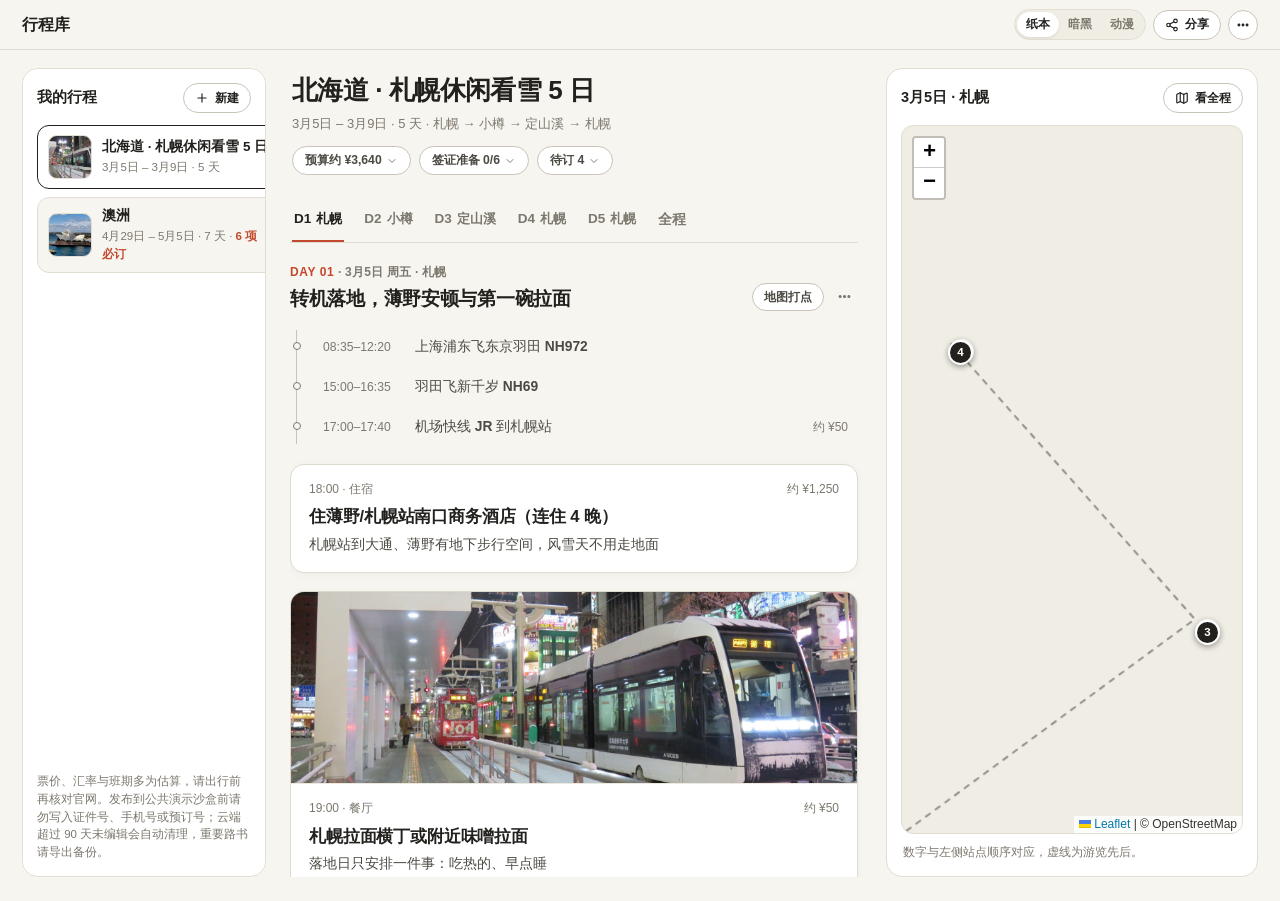
==== commit ffe1d5da: "feat: add paper/dark/manga theme toggle and un-cramp mobile layout" ====
--- a/index.html
+++ b/index.html
@@ -5,34 +5,56 @@
   <meta name="viewport" content="width=device-width, initial-scale=1" />
   <title>行程库</title>
   <script>
-    if (/^\/t\/[A-Za-z0-9_-]+(?:\/edit)?\/?$/.test(location.pathname)) {
-      document.documentElement.classList.add("shared-loading");
-    }
+    (function () {
+      if (/^\/t\/[A-Za-z0-9_-]+(?:\/edit)?\/?$/.test(location.pathname)) {
+        document.documentElement.classList.add("shared-loading");
+      }
+      var valid = { paper: 1, dark: 1, manga: 1 };
+      var theme = "";
+      try {
+        var q = new URLSearchParams(location.search).get("theme");
+        if (q && valid[q]) theme = q;
+        if (!theme) {
+          var saved = localStorage.getItem("travel-guides-theme");
+          if (saved === "light") saved = "paper";
+          if (saved && valid[saved]) theme = saved;
+        }
+      } catch (_) {}
+      document.documentElement.dataset.theme = theme || "paper";
+    })();
   </script>
   <link rel="stylesheet" href="vendor/leaflet.css?v=1.9.4" />
-  <link rel="stylesheet" href="styles.css?v=b547bfbe" />
+  <link rel="stylesheet" href="styles.css?v=4e56c3f2" />
 </head>
 <body>
   <header class="top">
     <div class="brand">
-      <span class="brand-badge">TRIP COMIC</span>
-      <h1>行程库</h1>
+      <h1 id="brand-static-title">行程库</h1>
+      <details class="trip-picker" id="mobile-trip-picker" hidden>
+        <summary class="trip-picker-btn" aria-label="切换行程"><b>行程库</b><span id="mobile-trip-count"></span><svg class="picker-caret" viewBox="0 0 24 24" fill="none" stroke="currentColor" stroke-width="2.4" stroke-linecap="round" stroke-linejoin="round" aria-hidden="true"><path d="m6 9 6 6 6-6"/></svg></summary>
+        <div class="trip-picker-popover" id="mobile-trip-menu"></div>
+      </details>
     </div>
     <div class="top-actions">
       <span id="share-status" class="share-status" hidden></span>
-      <button type="button" class="btn btn-sm" id="seed-update-btn" hidden><span data-icon="refresh"></span>线上已更新 · 用最新版</button>
-      <button type="button" class="btn btn-sm" id="conflict-reload-btn" hidden><span data-icon="refresh"></span>加载最新内容</button>
-      <button type="button" class="btn readonly-only" id="fork-btn"><span data-icon="copy"></span>复制并修改</button>
-      <button type="button" class="btn btn-primary" id="share-btn"><span data-icon="share"></span>分享</button>
+      <button type="button" class="btn btn-sm" id="seed-update-btn" hidden><span data-icon="refresh"></span>用最新版</button>
+      <button type="button" class="btn btn-sm" id="conflict-reload-btn" hidden><span data-icon="refresh"></span>加载最新</button>
+      <div class="theme-switch" id="theme-switch" role="group" aria-label="界面风格">
+        <button type="button" class="theme-opt" data-set-theme="paper">纸本</button>
+        <button type="button" class="theme-opt" data-set-theme="dark">暗黑</button>
+        <button type="button" class="theme-opt" data-set-theme="manga">动漫</button>
+      </div>
+      <button type="button" class="btn btn-sm readonly-only" id="fork-btn"><span data-icon="copy"></span>复制修改</button>
+      <button type="button" class="btn btn-sm" id="share-btn"><span data-icon="share"></span><span class="btn-label-share">分享</span></button>
       <details class="more-menu" id="more-menu">
-        <summary class="btn btn-icon-more" aria-label="更多功能" title="打印路书、导入或导出备份"><span data-icon="more"></span></summary>
+        <summary class="btn btn-sm btn-icon-more" aria-label="更多功能" title="管理行程、打印或备份"><span data-icon="more"></span></summary>
         <div class="more-popover">
-          <button type="button" class="menu-item edit-only mobile-only-menu-item" id="menu-add-day"><span data-icon="plus"></span>添加新的一天</button>
-          <button type="button" class="menu-item edit-only mobile-only-menu-item" id="menu-rename-trip"><span data-icon="pencil"></span>修改行程名称</button>
-          <button type="button" class="menu-item edit-only mobile-only-menu-item" id="menu-edit-cover"><span data-icon="camera"></span>更换顶部封面</button>
-          <button type="button" class="menu-item edit-only mobile-only-menu-item" id="menu-new-trip"><span data-icon="plus"></span>新建另一趟行程</button>
-          <button type="button" class="menu-item edit-only mobile-only-menu-item danger-item" id="menu-delete-trip"><span data-icon="trash"></span>删除当前行程</button>
-          <hr class="menu-sep edit-only mobile-only-menu-item" />
+          <button type="button" class="menu-item edit-only" id="menu-add-day"><span data-icon="plus"></span>添加新的一天</button>
+          <button type="button" class="menu-item edit-only" id="menu-rename-trip"><span data-icon="pencil"></span>修改行程名称</button>
+          <button type="button" class="menu-item edit-only" id="menu-edit-cover"><span data-icon="camera"></span>更换封面图</button>
+          <button type="button" class="menu-item edit-only" id="menu-new-trip"><span data-icon="plus"></span>新建另一趟行程</button>
+          <button type="button" class="menu-item edit-only danger-item" id="menu-delete-trip"><span data-icon="trash"></span>删除当前行程</button>
+          <hr class="menu-sep edit-only" />
           <button type="button" class="menu-item" id="print-btn"><span data-icon="printer"></span>打印 / 导出 PDF 路书</button>
           <button type="button" class="menu-item edit-only" id="reset-local-btn" hidden><span data-icon="refresh"></span>恢复默认线上内容</button>
           <button type="button" class="menu-item edit-only" id="import-btn"><span data-icon="upload"></span>导入 JSON 备份</button>
@@ -237,7 +259,7 @@
   </dialog>
 
   <script src="data.js?v=2c8356ff"></script>
-  <script src="app.js?v=699a1448"></script>
+  <script src="app.js?v=6aa10916"></script>
   <script src="share.js?v=34f73781"></script>
 </body>
 </html>
--- a/styles.css
+++ b/styles.css
@@ -1,35 +1,96 @@
 /* ==========================================================================
-   Static Travel Guide — Color Manga Travel Zine (彩色日漫手账风)
-   Dot-Grid Cream Paper · 2.5px Jet-Black Ink · Hard Offset Shadow · Lemon Pop
+   Static Travel Guide — 3-Theme System (纸本 paper · 暗黑 dark · 动漫 manga)
+   Spacious Mobile Rhythm · Grouped Transit · Clean Panel Framing
    ========================================================================== */
 
-:root {
-  --paper: #fffdf7;
-  --dot: #e2dcc8;
-  --card: #ffffff;
-  --subtle: #f6f3e8;
-  --ink: #111111;
-  --muted: #4b504e;
-  --yellow: #ffd84d;
-  --yellow-hover: #ffcf26;
-  --coral: #ff5c39;
-  --sky: #dff2fe;
-  --mint: #dcfce7;
-  --peach: #ffedd5;
+:root,
+html[data-theme="paper"] {
+  --bg: #f7f5ef;
+  --bg-top: rgba(247, 245, 239, 0.92);
+  --surface: #ffffff;
+  --surface-soft: #f0ede5;
+  --ink: #22211e;
+  --ink-soft: #4c4a43;
+  --muted: #7c786e;
+  --line: #e2ded4;
+  --line-strong: #c9c4b8;
+  --accent: #c2482e;
+  --accent-bg: #fceee9;
+  --primary-bg: #22211e;
+  --primary-fg: #ffffff;
+  --card-border: 1px solid #dfdace;
+  --card-radius: 14px;
+  --card-shadow: 0 2px 10px rgba(24, 22, 18, 0.035);
+  --photo-divider: 1px solid #ece8de;
+  --pin-bg: #22211e;
+  --pin-fg: #ffffff;
+  --pin-ring: 2px solid #ffffff;
+  --pin-shadow: 0 2px 6px rgba(0, 0, 0, 0.22);
   --danger: #dc2626;
-  --b-sm: 2px solid #111111;
-  --b-lg: 2.5px solid #111111;
-  --sh-sm: 2px 2px 0 #111111;
-  --sh-md: 4px 4px 0 #111111;
-  --sh-lg: 6px 6px 0 #111111;
-}
-
-.cat-flight    { --bar: #ffd84d; }
-.cat-stay      { --bar: #93c5fd; }
-.cat-transport { --bar: #6ee7b7; }
-.cat-sight     { --bar: #fda4af; }
-.cat-food      { --bar: #fdba74; }
-.cat-other     { --bar: #cbd5e1; }
+  --ok-bg: #e7f5ec;
+  --ok-fg: #166534;
+}
+
+html[data-theme="dark"] {
+  --bg: #111316;
+  --bg-top: rgba(17, 19, 22, 0.9);
+  --surface: #191d22;
+  --surface-soft: #232830;
+  --ink: #edeae4;
+  --ink-soft: #c0c4cc;
+  --muted: #8b929e;
+  --line: #2a303a;
+  --line-strong: #3b4351;
+  --accent: #f28b5b;
+  --accent-bg: rgba(242, 139, 91, 0.16);
+  --primary-bg: #edeae4;
+  --primary-fg: #141619;
+  --card-border: 1px solid #2b313b;
+  --card-radius: 14px;
+  --card-shadow: 0 4px 16px rgba(0, 0, 0, 0.28);
+  --photo-divider: 1px solid #2b313b;
+  --pin-bg: #f28b5b;
+  --pin-fg: #111316;
+  --pin-ring: 2px solid #111316;
+  --pin-shadow: 0 2px 8px rgba(0, 0, 0, 0.5);
+  --danger: #f87171;
+  --ok-bg: rgba(34, 197, 94, 0.16);
+  --ok-fg: #86efac;
+}
+
+html[data-theme="manga"] {
+  --bg: #fffdf7;
+  --bg-top: rgba(255, 253, 247, 0.94);
+  --surface: #ffffff;
+  --surface-soft: #f6f2e4;
+  --ink: #181715;
+  --ink-soft: #3d3b36;
+  --muted: #6e6b62;
+  --line: #e4decb;
+  --line-strong: #181715;
+  --accent: #e54826;
+  --accent-bg: #fff2b2;
+  --primary-bg: #ffe055;
+  --primary-fg: #181715;
+  --card-border: 1.8px solid #181715;
+  --card-radius: 16px;
+  --card-shadow: 3px 3px 0 #181715;
+  --photo-divider: 1.8px solid #181715;
+  --pin-bg: #ffe055;
+  --pin-fg: #181715;
+  --pin-ring: 2px solid #181715;
+  --pin-shadow: 2px 2px 0 #181715;
+  --danger: #dc2626;
+  --ok-bg: #dcfce7;
+  --ok-fg: #14532d;
+}
+
+.cat-flight    { --bar: #eab308; }
+.cat-stay      { --bar: #60a5fa; }
+.cat-transport { --bar: #34d399; }
+.cat-sight     { --bar: #fb7185; }
+.cat-food      { --bar: #fb923c; }
+.cat-other     { --bar: #94a3b8; }
 
 * { box-sizing: border-box; }
 [hidden] { display: none !important; }
@@ -38,1081 +99,675 @@
 html.shared-loading body { visibility: hidden; }
 
 body {
-  background-color: var(--paper);
-  background-image: radial-gradient(var(--dot) 1.15px, transparent 1.15px);
-  background-size: 15px 15px;
+  background: var(--bg);
   color: var(--ink);
   font-family: -apple-system, BlinkMacSystemFont, "PingFang SC", "Hiragino Sans GB", "Microsoft YaHei", sans-serif;
   font-size: 14.5px;
-  line-height: 1.55;
+  line-height: 1.6;
   -webkit-font-smoothing: antialiased;
 }
 
 button, input, select, textarea { font: inherit; color: inherit; }
-.icon { width: 15px; height: 15px; flex-shrink: 0; stroke-width: 2.3; }
+.icon { width: 15px; height: 15px; flex-shrink: 0; stroke-width: 2; }
 .muted { color: var(--muted); }
-.empty { margin: 0; padding: 20px 0; color: var(--muted); font-weight: 700; font-size: 13.5px; }
+.empty { margin: 0; padding: 24px 0; color: var(--muted); font-size: 13.5px; }
 .print-only-notes { display: none; }
 
-/* Role Visibility */
 .shared-readonly .edit-only { display: none !important; }
 .readonly-only { display: none !important; }
 .shared-readonly .readonly-only { display: inline-flex !important; }
 
-/* Comic Tactile Buttons */
+/* Buttons */
 .btn {
-  display: inline-flex;
-  align-items: center;
-  justify-content: center;
-  gap: 6px;
-  height: 36px;
-  padding: 0 13px;
-  border-radius: 10px;
-  border: var(--b-sm);
-  background: var(--card);
-  color: var(--ink);
-  box-shadow: var(--sh-sm);
-  font-size: 13px;
-  font-weight: 800;
-  line-height: 1;
-  text-decoration: none;
-  white-space: nowrap;
-  cursor: pointer;
-  transition: transform 0.1s ease, box-shadow 0.1s ease, background 0.12s ease;
-}
-.btn:hover:not(:disabled) { background: var(--subtle); }
-.btn:active:not(:disabled) {
-  transform: translate(2px, 2px);
-  box-shadow: 0 0 0 #111;
-}
-.btn:disabled { opacity: 0.4; cursor: default; box-shadow: none; }
-.btn-sm { height: 31px; padding: 0 10px; font-size: 12px; border-radius: 8px; }
+  display: inline-flex; align-items: center; justify-content: center; gap: 6px;
+  height: 36px; padding: 0 14px; border-radius: 999px;
+  border: 1px solid var(--line-strong); background: var(--surface); color: var(--ink);
+  font-size: 13px; font-weight: 600; line-height: 1; text-decoration: none;
+  white-space: nowrap; cursor: pointer;
+  transition: background 0.14s ease, transform 0.1s ease;
+}
+.btn:hover:not(:disabled) { background: var(--surface-soft); }
+.btn:active:not(:disabled) { transform: translateY(1px); }
+.btn:disabled { opacity: 0.4; cursor: default; }
+.btn-sm { height: 30px; padding: 0 11px; font-size: 12.2px; }
 .btn-sm .icon { width: 14px; height: 14px; }
-
-.btn-primary, .btn-book {
-  background: var(--yellow);
-  color: var(--ink);
-}
-.btn-primary:hover:not(:disabled), .btn-book:hover:not(:disabled) {
-  background: var(--yellow-hover);
-}
-
-/* Top Masthead Bar */
+.btn-primary {
+  background: var(--primary-bg); color: var(--primary-fg);
+  border-color: var(--line-strong); font-weight: 700;
+}
+.btn-primary:hover:not(:disabled) { filter: brightness(0.96); background: var(--primary-bg); }
+html[data-theme="manga"] .btn-primary { border: 1.6px solid #181715; }
+
+/* Top Header Bar */
 .top {
-  position: sticky;
-  top: 0;
-  z-index: 50;
-  display: flex;
-  justify-content: space-between;
-  align-items: center;
-  gap: 10px;
-  padding: 10px 20px;
-  background: rgba(255, 253, 247, 0.94);
-  border-bottom: var(--b-sm);
-  backdrop-filter: blur(10px);
-}
-.brand { display: flex; align-items: center; gap: 9px; }
-.brand-badge {
-  display: inline-block;
-  padding: 3px 9px;
-  border-radius: 999px;
-  background: var(--yellow);
-  border: var(--b-sm);
-  box-shadow: var(--sh-sm);
-  font-size: 10.5px;
-  font-weight: 900;
-  letter-spacing: 0.06em;
-}
-.brand h1 {
-  margin: 0;
-  font-size: 17.5px;
-  font-weight: 900;
-  letter-spacing: -0.02em;
-}
-.top-actions { display: flex; align-items: center; gap: 7px; }
+  position: sticky; top: 0; z-index: 50;
+  display: flex; justify-content: space-between; align-items: center; gap: 10px;
+  padding: 9px 22px; background: var(--bg-top);
+  border-bottom: 1px solid var(--line); backdrop-filter: blur(12px);
+}
+.brand { display: flex; align-items: center; gap: 8px; min-width: 0; }
+.brand h1 { margin: 0; font-size: 16px; font-weight: 750; letter-spacing: -0.01em; white-space: nowrap; }
+.top-actions { display: flex; align-items: center; gap: 7px; flex-shrink: 0; }
+
+/* 3-Way Theme Switcher (纸本 · 暗黑 · 动漫) */
+.theme-switch {
+  display: inline-flex; align-items: center; padding: 2px;
+  border-radius: 999px; background: var(--surface-soft); border: 1px solid var(--line);
+}
+html[data-theme="manga"] .theme-switch { border-color: #181715; }
+.theme-opt {
+  height: 25px; padding: 0 9px; border: 0; border-radius: 999px;
+  background: transparent; color: var(--muted);
+  font-size: 11.8px; font-weight: 650; cursor: pointer; white-space: nowrap;
+  transition: background 0.14s ease, color 0.14s ease;
+}
+.theme-opt.active {
+  background: var(--surface); color: var(--ink); font-weight: 750;
+  box-shadow: 0 1px 3px rgba(0, 0, 0, 0.1);
+}
+html[data-theme="manga"] .theme-opt.active {
+  background: #ffe055; color: #181715; box-shadow: none; outline: 1.4px solid #181715;
+}
+
+/* Mobile Compact Trip Switcher */
+.trip-picker { position: relative; }
+.trip-picker summary { list-style: none; }
+.trip-picker summary::-webkit-details-marker { display: none; }
+.trip-picker-btn {
+  display: inline-flex; align-items: center; gap: 5px; height: 30px; padding: 0 4px;
+  border-radius: 8px; border: 0; background: transparent;
+  font-size: 15.5px; color: var(--ink); cursor: pointer; white-space: nowrap;
+}
+.trip-picker-btn b { font-weight: 780; letter-spacing: -0.01em; }
+.trip-picker-btn span {
+  display: inline-grid; place-items: center; min-width: 17px; height: 17px; padding: 0 5px;
+  border-radius: 999px; background: var(--surface-soft); color: var(--muted); font-size: 10.5px; font-weight: 750;
+}
+.picker-caret { width: 13px; height: 13px; color: var(--muted); }
+@media (max-width: 1100px) {
+  body.has-trip-picker #brand-static-title { display: none; }
+}
+@media (min-width: 1101px) {
+  .trip-picker { display: none !important; }
+}
+.trip-picker-popover {
+  position: absolute; left: 0; top: calc(100% + 8px); width: min(290px, calc(100vw - 28px));
+  padding: 6px; border-radius: 14px; background: var(--surface);
+  border: var(--card-border); box-shadow: 0 12px 32px rgba(0, 0, 0, 0.16);
+  display: grid; gap: 3px; z-index: 90;
+}
+.trip-pick-item {
+  display: flex; justify-content: space-between; align-items: center; gap: 10px;
+  width: 100%; padding: 9px 11px; border: 0; border-radius: 10px;
+  background: transparent; text-align: left; cursor: pointer;
+}
+.trip-pick-item:hover, .trip-pick-item.active { background: var(--surface-soft); }
+.trip-pick-item b { display: block; font-size: 13.2px; font-weight: 700; }
+.trip-pick-item small { display: block; margin-top: 2px; font-size: 11.5px; color: var(--muted); }
+.trip-pick-check { font-size: 11px; font-weight: 750; color: var(--accent); flex-shrink: 0; }
 
 .share-status {
-  display: inline-flex;
-  align-items: center;
-  height: 27px;
-  padding: 0 9px;
-  border-radius: 999px;
-  border: 1.5px solid #111;
-  background: var(--mint);
-  font-size: 11.5px;
-  font-weight: 800;
-  white-space: nowrap;
-}
-.share-status.error { background: #fee2e2; color: var(--danger); }
-
-#conflict-reload-btn, #seed-update-btn {
-  background: var(--coral);
-  color: #fff;
-}
+  display: inline-flex; align-items: center; height: 26px; padding: 0 9px;
+  border-radius: 999px; background: var(--ok-bg); color: var(--ok-fg);
+  font-size: 11.5px; font-weight: 650; white-space: nowrap;
+}
+.share-status.error { background: rgba(220, 38, 38, 0.14); color: var(--danger); }
+#conflict-reload-btn, #seed-update-btn { background: var(--accent); color: #fff; border-color: transparent; }
 
 .more-menu { position: relative; }
 .more-menu summary { list-style: none; }
 .more-menu summary::-webkit-details-marker { display: none; }
-.btn-icon-more { width: 32px; padding: 0; }
+.btn-icon-more { width: 30px; padding: 0; }
 .more-popover {
-  position: absolute;
-  right: 0;
-  top: calc(100% + 7px);
-  min-width: 190px;
-  max-width: calc(100vw - 24px);
-  padding: 6px;
-  border-radius: 12px;
-  background: var(--card);
-  border: var(--b-sm);
-  box-shadow: var(--sh-md);
-  display: grid;
-  gap: 2px;
-  z-index: 85;
+  position: absolute; right: 0; top: calc(100% + 7px);
+  min-width: 196px; max-width: calc(100vw - 24px); padding: 6px;
+  border-radius: 14px; background: var(--surface); border: var(--card-border);
+  box-shadow: 0 12px 32px rgba(0, 0, 0, 0.18); display: grid; gap: 2px; z-index: 90;
 }
 .menu-item {
-  display: flex;
-  align-items: center;
-  gap: 8px;
-  width: 100%;
-  padding: 8px 10px;
-  border: 0;
-  border-radius: 8px;
-  background: transparent;
-  color: var(--ink);
-  font-size: 13px;
-  font-weight: 750;
-  text-align: left;
-  cursor: pointer;
-}
-.menu-item:hover { background: var(--yellow); }
+  display: flex; align-items: center; gap: 8px; width: 100%; padding: 8px 11px;
+  border: 0; border-radius: 9px; background: transparent; color: var(--ink);
+  font-size: 13px; font-weight: 600; text-align: left; cursor: pointer;
+}
+.menu-item:hover { background: var(--surface-soft); }
 .menu-item.danger-item { color: var(--danger); }
-.menu-item.danger-item:hover { background: #fee2e2; }
-.menu-sep { border: 0; border-top: 1.5px dashed #ccc; margin: 4px 6px; }
-@media (min-width: 721px) {
-  .mobile-only-menu-item { display: none; }
-}
+.menu-sep { border: 0; border-top: 1px solid var(--line); margin: 4px 6px; }
 
 /* 3-Column Desktop Layout */
 .layout {
-  display: grid;
-  grid-template-columns: 248px minmax(0, 1fr) 380px;
-  gap: 18px;
-  padding: 16px 20px 24px;
-  height: calc(100vh - 56px);
+  display: grid; grid-template-columns: 244px minmax(0, 1fr) 372px;
+  gap: 24px; padding: 18px 22px 24px; height: calc(100vh - 49px);
 }
 .shared-route .rail { display: none !important; }
-.shared-route .layout { grid-template-columns: minmax(0, 1fr) 400px; }
+.shared-route .layout { grid-template-columns: minmax(0, 1fr) 390px; }
 
 .rail, .map-panel {
-  min-height: 0;
-  display: flex;
-  flex-direction: column;
-  background: var(--card);
-  border: var(--b-lg);
-  border-radius: 18px;
-  box-shadow: var(--sh-md);
-}
-
-/* Left Sidebar: Comic Trip Cards */
+  min-height: 0; display: flex; flex-direction: column;
+  background: var(--surface); border: 1px solid var(--line); border-radius: 16px;
+}
+html[data-theme="manga"] .rail,
+html[data-theme="manga"] .map-panel { border: 1.6px solid #181715; }
+
+/* Left Sidebar: Calm Paper Trip List */
 .rail { padding: 14px; overflow: auto; }
 .rail-head, .map-bar {
-  display: flex;
-  justify-content: space-between;
-  align-items: center;
-  gap: 8px;
-  margin-bottom: 12px;
-}
-.rail h2, .map-bar h2 { margin: 0; font-size: 15px; font-weight: 900; }
-#trip-list { display: grid; gap: 11px; }
+  display: flex; justify-content: space-between; align-items: center; gap: 8px; margin-bottom: 12px;
+}
+.rail h2, .map-bar h2 { margin: 0; font-size: 14.5px; font-weight: 750; }
+#trip-list { display: grid; gap: 8px; }
 
 .trip-card {
-  position: relative;
-  display: flex;
-  flex-direction: column;
-  justify-content: flex-end;
-  width: 100%;
-  min-height: 110px;
-  padding: 0;
-  border: var(--b-sm);
-  border-radius: 13px;
-  background: #1f2421;
-  color: #fff;
-  text-align: left;
-  overflow: hidden;
-  cursor: pointer;
-  box-shadow: var(--sh-sm);
-  transition: transform 0.12s, box-shadow 0.12s;
-}
-.trip-card:hover { transform: translate(-1px, -1px); box-shadow: 3px 3px 0 #111; }
+  display: flex; align-items: center; gap: 10px; width: 100%; padding: 9px 10px;
+  border-radius: 12px; border: 1px solid var(--line); background: var(--bg);
+  color: var(--ink); text-align: left; cursor: pointer; transition: border-color 0.14s, background 0.14s;
+}
+.trip-card:hover { background: var(--surface-soft); }
 .trip-card.active {
-  outline: 3px solid var(--yellow);
-  box-shadow: 3px 3px 0 #111;
-}
+  background: var(--surface); border: 1.6px solid var(--ink);
+}
+html[data-theme="manga"] .trip-card.active { background: #fff9db; border-color: #181715; }
 .trip-thumb {
-  position: absolute;
-  inset: 0;
-  display: grid;
-  place-items: center;
-  background: #2b322e center / cover no-repeat;
-}
-.trip-thumb::after {
-  content: "";
-  position: absolute;
-  inset: 0;
-  background: linear-gradient(180deg, rgba(0, 0, 0, 0.08) 0%, rgba(0, 0, 0, 0.84) 100%);
-}
-.trip-meta { position: relative; z-index: 1; display: block; padding: 11px 12px 10px; }
-.trip-meta b { display: block; font-size: 14.5px; font-weight: 900; line-height: 1.25; }
-.trip-meta span { display: block; margin-top: 2px; font-size: 11.5px; color: rgba(255, 255, 255, 0.82); font-weight: 600; }
-.trip-meta em {
-  display: inline-block; margin-top: 6px; padding: 1px 7px; border-radius: 5px;
-  background: var(--coral); border: 1.5px solid #111; color: #fff;
-  font-size: 10.5px; font-style: normal; font-weight: 850;
-}
-.trip-meta .ok {
-  display: inline-block; margin-top: 6px; padding: 1px 7px; border-radius: 5px;
-  background: var(--yellow); border: 1.5px solid #111; color: #111;
-  font-size: 10.5px; font-weight: 850;
-}
-.rail-note { margin: auto 0 0; padding-top: 14px; color: var(--muted); font-size: 11.5px; line-height: 1.55; font-weight: 600; }
-
-/* Center Feed */
-main {
-  min-height: 0;
-  overflow: auto;
-  padding-right: 4px;
-}
-.manga-feed {
-  max-width: 720px;
-  margin: 0 auto;
-  display: flex;
-  flex-direction: column;
-  gap: 14px;
-}
-
-/* 1. Manga Title Card */
-.m-title-card {
-  background: var(--card);
-  border: var(--b-lg);
-  border-radius: 18px;
-  padding: 16px 18px;
-  box-shadow: var(--sh-md);
-}
-.m-title-top {
-  display: flex;
-  justify-content: space-between;
-  align-items: flex-start;
-  gap: 12px;
-}
-.m-title-card h2 {
-  margin: 0;
-  font-size: clamp(22px, 3vw, 27px);
-  font-weight: 950;
-  letter-spacing: -0.025em;
-  line-height: 1.18;
-}
-.m-sub {
-  margin: 6px 0 0;
-  font-size: 12.5px;
-  font-weight: 750;
-  color: var(--muted);
-}
-.m-title-tools { display: flex; gap: 6px; flex-shrink: 0; }
-
-.m-pills {
-  display: flex;
-  flex-wrap: wrap;
-  gap: 7px;
-  margin-top: 12px;
-}
-.m-pill {
-  display: inline-flex;
-  align-items: center;
-  gap: 4px;
-  height: 28px;
-  padding: 0 10px;
-  border-radius: 7px;
-  border: 1.8px solid #111;
-  background: var(--subtle);
-  color: var(--ink);
-  font-size: 11.8px;
-  font-weight: 850;
-  cursor: pointer;
-  transition: transform 0.1s, background 0.12s;
-}
-.m-pill.hi { background: var(--yellow); }
-.m-pill.warn { background: var(--peach); }
-.m-pill.open, .m-pill:hover {
-  background: #111;
-  color: var(--yellow);
-}
-.chev { display: inline-grid; transition: transform 0.15s; }
+  width: 44px; height: 44px; border-radius: 9px; flex-shrink: 0;
+  display: grid; place-items: center; background: var(--surface-soft) center / cover no-repeat;
+  color: var(--muted); border: 1px solid var(--line);
+}
+.trip-meta { min-width: 0; flex: 1; }
+.trip-meta b {
+  display: block; font-size: 13.5px; font-weight: 720; line-height: 1.3;
+  overflow: hidden; text-overflow: ellipsis; white-space: nowrap;
+}
+.trip-meta span { display: block; margin-top: 2px; font-size: 11.5px; color: var(--muted); }
+.trip-meta em { font-style: normal; color: var(--accent); font-weight: 650; }
+.rail-note { margin: auto 0 0; padding-top: 14px; color: var(--muted); font-size: 11.5px; line-height: 1.55; }
+
+/* Center Feed — Generous Breathing Room */
+main { min-height: 0; overflow: auto; padding-right: 4px; }
+.zine-feed {
+  max-width: 660px; margin: 0 auto;
+  display: flex; flex-direction: column; gap: 20px;
+}
+
+/* Unboxed Book-Page Masthead */
+.zine-masthead { padding: 6px 2px 2px; }
+.zine-masthead h2 {
+  margin: 0; font-size: clamp(22px, 2.8vw, 26px);
+  font-weight: 800; letter-spacing: -0.02em; line-height: 1.25;
+}
+.m-sub { margin: 7px 0 0; font-size: 13px; color: var(--muted); line-height: 1.5; }
+
+.m-meta-bar { display: flex; flex-wrap: wrap; gap: 8px; margin-top: 13px; }
+.m-meta-chip {
+  display: inline-flex; align-items: center; gap: 4px;
+  height: 29px; padding: 0 12px; border-radius: 999px;
+  border: 1px solid var(--line-strong); background: var(--surface);
+  color: var(--ink-soft); font-size: 12.2px; font-weight: 600; cursor: pointer;
+  transition: background 0.14s, color 0.14s;
+}
+.m-meta-chip:hover { background: var(--surface-soft); color: var(--ink); }
+.m-meta-chip.due { color: var(--accent); border-color: var(--accent); }
+.m-meta-chip.open {
+  background: var(--ink); color: var(--bg); border-color: var(--ink);
+}
+html[data-theme="manga"] .m-meta-chip {
+  border-color: transparent; background: var(--surface-soft);
+  color: #181715; font-weight: 700;
+}
+html[data-theme="manga"] .m-meta-chip.due { background: #ffe8e2; color: var(--accent); }
+html[data-theme="manga"] .m-meta-chip.open { background: #181715; color: #ffe055; }
+.chev { display: inline-grid; transition: transform 0.16s; opacity: 0.7; }
 .chev .icon { width: 12px; height: 12px; }
 .chev.up { transform: rotate(180deg); }
 
-/* 2. Sticky Comic Day Tabs (D1..D5) */
+/* Sticky Day Tabs — Spacious Single-Line Strip */
 .day-tabs {
-  position: sticky;
-  top: 0;
-  z-index: 30;
-  display: flex;
-  gap: 7px;
-  padding: 6px 0;
-  background: rgba(255, 253, 247, 0.92);
-  backdrop-filter: blur(8px);
-  overflow-x: auto;
-  scrollbar-width: none;
+  position: sticky; top: 0; z-index: 30;
+  display: flex; align-items: center; gap: 18px;
+  padding: 0 2px; background: var(--bg-top);
+  border-bottom: 1px solid var(--line); backdrop-filter: blur(10px);
+  overflow-x: auto; scrollbar-width: none;
 }
 .day-tabs::-webkit-scrollbar { display: none; }
 
 .day-tab {
-  flex: 1 0 58px;
-  display: flex;
-  flex-direction: column;
-  align-items: center;
-  justify-content: center;
-  padding: 6px 8px;
-  border: var(--b-sm);
-  border-radius: 11px;
-  background: var(--card);
-  color: var(--ink);
-  box-shadow: var(--sh-sm);
-  cursor: pointer;
-  transition: transform 0.1s, box-shadow 0.1s, background 0.12s;
-}
-.day-tab b {
-  font-size: 13px;
-  font-weight: 950;
-  line-height: 1.15;
-}
-.day-tab span {
-  font-size: 11px;
-  font-weight: 750;
-  margin-top: 1px;
-  max-width: 66px;
-  overflow: hidden;
-  text-overflow: ellipsis;
-  white-space: nowrap;
-}
-.day-tab.active {
-  background: #111111;
-  color: var(--yellow);
-  transform: translate(1px, 1px);
-  box-shadow: 1px 1px 0 #111;
-}
-
-/* Expandable Comic Drawers (Bookings, Visa, Budget) */
+  flex: 0 0 auto; display: inline-flex; align-items: baseline; gap: 5px;
+  padding: 11px 2px 10px; border: 0; border-bottom: 2px solid transparent;
+  background: transparent; color: var(--muted);
+  font-size: 13.5px; font-weight: 600; cursor: pointer; white-space: nowrap;
+  transition: color 0.14s, border-color 0.14s;
+}
+.day-tab b { font-weight: 750; font-size: 13.5px; }
+.day-tab span { font-size: 13px; }
+.day-tab:hover { color: var(--ink); }
+.day-tab.active { color: var(--ink); border-bottom-color: var(--accent); }
+.day-tab.active span { font-weight: 700; }
+
+/* Manga Mode Day Tabs: Airy Single-Line Comic Pills (Never Cramped!) */
+html[data-theme="manga"] .day-tabs {
+  gap: 8px; padding: 8px 2px 10px; border-bottom: 1.5px dashed #ded7c3;
+}
+html[data-theme="manga"] .day-tab {
+  height: 34px; padding: 0 13px; align-items: center;
+  border: 1.6px solid #181715; border-radius: 999px;
+  background: var(--surface); color: #181715; font-weight: 750;
+}
+html[data-theme="manga"] .day-tab.active {
+  background: #ffe055; color: #181715; box-shadow: 2px 2px 0 #181715;
+}
+
+/* Expandable Drawers (Bookings, Visa, Budget) */
 .drawer-panel {
-  padding: 15px 16px;
-  border-radius: 16px;
-  background: var(--card);
-  border: var(--b-lg);
-  box-shadow: var(--sh-md);
+  padding: 16px 18px; border-radius: var(--card-radius);
+  background: var(--surface); border: var(--card-border); box-shadow: var(--card-shadow);
 }
 .drawer-head {
   display: flex; justify-content: space-between; align-items: flex-start; gap: 12px;
-  padding-bottom: 10px; border-bottom: 2px solid #111; margin-bottom: 12px;
-}
-.drawer-head b { display: block; font-size: 14.5px; font-weight: 900; }
-.drawer-sub { display: block; margin-top: 2px; font-size: 12px; color: var(--muted); font-weight: 650; }
+  padding-bottom: 11px; border-bottom: 1px solid var(--line); margin-bottom: 12px;
+}
+.drawer-head b { display: block; font-size: 14.5px; font-weight: 750; }
+.drawer-sub { display: block; margin-top: 3px; font-size: 12px; color: var(--muted); }
 .drawer-close {
-  border: 1.5px solid #111; background: var(--subtle); color: var(--ink);
-  padding: 3px 10px; border-radius: 6px; font-size: 12px; font-weight: 800; cursor: pointer;
-}
-.section-title { margin: 14px 0 8px; font-size: 13px; font-weight: 900; }
-
-.book-row { display: flex; align-items: center; gap: 10px; padding: 8px 0; border-top: 1.5px dashed #d6d1c2; }
+  border: 1px solid var(--line); background: var(--surface-soft); color: var(--ink-soft);
+  padding: 3px 10px; border-radius: 999px; font-size: 12px; font-weight: 650; cursor: pointer;
+}
+.section-title { margin: 16px 0 8px; font-size: 13px; font-weight: 750; }
+
+.book-row { display: flex; align-items: center; gap: 10px; padding: 9px 0; border-top: 1px solid var(--line); }
 .book-row:first-of-type { border-top: 0; padding-top: 0; }
 .book-name { flex: 1; min-width: 0; }
-.book-name b { display: block; font-size: 13.5px; font-weight: 850; }
-.book-name small { color: var(--muted); font-size: 12px; font-weight: 650; }
-
+.book-name b { display: block; font-size: 13.5px; font-weight: 680; }
+.book-name small { color: var(--muted); font-size: 12px; }
 .flag {
-  display: inline-block; padding: 2px 7px; border-radius: 5px; border: 1.5px solid #111;
-  background: var(--yellow); font-size: 11px; font-weight: 850; white-space: nowrap;
-}
-.flag.required { background: var(--coral); color: #fff; }
-
-/* Visa & Budget Internals */
+  display: inline-block; padding: 2px 8px; border-radius: 999px;
+  background: var(--surface-soft); color: var(--ink-soft); font-size: 11px; font-weight: 700; white-space: nowrap;
+}
+.flag.required { background: var(--accent-bg); color: var(--accent); }
+
+/* Visa & Budget */
 .visa-meta { display: grid; gap: 6px; margin-bottom: 12px; }
-.visa-meta p { display: grid; grid-template-columns: 44px minmax(0, 1fr); gap: 8px; margin: 0; font-size: 12.8px; font-weight: 650; }
-.visa-meta b { color: var(--muted); font-weight: 850; }
-.visa-actions { display: flex; flex-wrap: wrap; gap: 8px; margin-bottom: 10px; }
-.visa-docs, .visa-tips { list-style: none; margin: 0; padding: 0; display: grid; gap: 7px; }
+.visa-meta p { display: grid; grid-template-columns: 44px minmax(0, 1fr); gap: 8px; margin: 0; font-size: 13px; }
+.visa-meta b { color: var(--muted); font-weight: 650; }
+.visa-actions { display: flex; flex-wrap: wrap; gap: 8px; margin-bottom: 12px; }
+.visa-docs, .visa-tips { list-style: none; margin: 0; padding: 0; display: grid; gap: 8px; }
 .visa-doc {
-  display: flex; align-items: flex-start; gap: 9px; padding: 9px 11px;
-  border: 1.8px solid #111; border-radius: 10px; background: var(--paper); cursor: pointer;
-}
-.visa-doc.on { background: var(--mint); }
-.visa-doc b { display: block; font-size: 13px; font-weight: 850; }
-.visa-doc small { display: block; color: var(--muted); font-size: 11.8px; font-weight: 650; }
-.visa-tips li { font-size: 12.5px; color: var(--muted); font-weight: 650; padding-left: 14px; position: relative; }
-.visa-tips li::before { content: "★"; position: absolute; left: 0; color: var(--coral); font-size: 10px; top: 2px; }
-.visa-note { margin: 10px 0 0; font-size: 11.5px; color: var(--muted); font-weight: 650; }
+  display: flex; align-items: flex-start; gap: 9px; padding: 10px 12px;
+  border: 1px solid var(--line); border-radius: 11px; background: var(--bg); cursor: pointer;
+}
+.visa-doc.on { background: var(--ok-bg); border-color: transparent; }
+.visa-doc b { display: block; font-size: 13px; font-weight: 680; }
+.visa-doc small { display: block; color: var(--muted); font-size: 11.8px; margin-top: 2px; }
+.visa-tips li { font-size: 12.5px; color: var(--muted); padding-left: 13px; position: relative; }
+.visa-tips li::before { content: "·"; position: absolute; left: 2px; font-weight: 900; color: var(--accent); }
+.visa-note, .budget-note { margin: 12px 0 0; font-size: 11.8px; color: var(--muted); line-height: 1.55; }
 
 .origin-pick { display: flex; align-items: center; gap: 10px; margin-bottom: 10px; }
-.origin-label { font-size: 12px; font-weight: 850; }
+.origin-label { font-size: 12px; font-weight: 700; color: var(--muted); }
 .origin-seg { display: inline-flex; gap: 6px; flex-wrap: wrap; }
 .origin-btn {
-  height: 28px; padding: 0 11px; border-radius: 999px; border: 1.8px solid #111;
-  background: var(--card); font-size: 12px; font-weight: 850; cursor: pointer;
-}
-.origin-btn.active { background: #111; color: var(--yellow); }
-.origin-brief { margin: 0 0 10px; font-size: 12.5px; color: var(--muted); font-weight: 650; }
+  height: 28px; padding: 0 12px; border-radius: 999px; border: 1px solid var(--line);
+  background: var(--bg); font-size: 12px; font-weight: 650; cursor: pointer;
+}
+.origin-btn.active { background: var(--ink); color: var(--bg); border-color: var(--ink); }
+.origin-brief { margin: 0 0 10px; font-size: 12.5px; color: var(--muted); }
 
 .flight-watch {
   display: flex; flex-wrap: wrap; justify-content: space-between; align-items: center;
-  gap: 10px; padding: 10px 13px; margin-bottom: 12px;
-  border-radius: 12px; background: var(--paper); border: 1.8px solid #111;
+  gap: 10px; padding: 11px 13px; margin-bottom: 12px;
+  border-radius: 12px; background: var(--bg); border: 1px solid var(--line);
 }
 .flight-watch-info { display: flex; align-items: center; gap: 8px; flex: 1 1 220px; }
 .fw-badge {
   display: inline-flex; align-items: center; gap: 4px; padding: 2px 8px;
-  border-radius: 6px; border: 1.5px solid #111; background: var(--yellow);
-  font-size: 11.5px; font-weight: 850; white-space: nowrap;
-}
-.fw-route b { display: block; font-size: 13px; font-weight: 850; }
-.fw-route small { display: block; font-size: 11.5px; color: var(--muted); font-weight: 650; }
+  border-radius: 999px; background: var(--accent-bg); color: var(--accent);
+  font-size: 11.5px; font-weight: 700; white-space: nowrap;
+}
+.fw-route b { display: block; font-size: 13px; }
+.fw-route small { display: block; font-size: 11.5px; color: var(--muted); }
 .flight-watch-actions { display: flex; gap: 6px; flex-wrap: wrap; }
 
-.budget-bar { display: flex; height: 9px; border-radius: 999px; border: 1.5px solid #111; overflow: hidden; margin-bottom: 10px; background: #fff; }
-.budget-bar span { background: var(--bar, var(--yellow)); border-right: 1px solid #111; }
-.budget-bar span:last-child { border-right: 0; }
+.budget-bar { display: flex; height: 8px; border-radius: 999px; overflow: hidden; margin-bottom: 12px; background: var(--surface-soft); }
+.budget-bar span { background: var(--bar, var(--accent)); }
 .budget-ledger { display: grid; grid-template-columns: repeat(2, minmax(0, 1fr)); gap: 2px 24px; }
 .ledger-row {
   display: grid; grid-template-columns: minmax(0, 1fr) auto auto; gap: 10px; align-items: center;
-  padding: 6px 0; border-bottom: 1px dashed #d6d1c2; font-size: 12.8px; font-weight: 700; font-variant-numeric: tabular-nums;
+  padding: 7px 0; border-bottom: 1px solid var(--line); font-size: 13px; font-variant-numeric: tabular-nums;
 }
 .budget-ledger.single-col .ledger-row { grid-template-columns: minmax(0, 1fr) auto; }
-.ledger-name { display: inline-flex; align-items: center; gap: 7px; font-weight: 800; }
-.ledger-name i { width: 10px; height: 10px; border-radius: 3px; border: 1.5px solid #111; background: var(--bar, var(--yellow)); }
-.ledger-name em { font-style: normal; color: var(--muted); font-size: 11.5px; font-weight: 700; }
+.ledger-name { display: inline-flex; align-items: center; gap: 7px; font-weight: 650; }
+.ledger-name i { width: 9px; height: 9px; border-radius: 50%; background: var(--bar, var(--accent)); }
+.ledger-name em { font-style: normal; color: var(--muted); font-size: 11.5px; }
 .ledger-local { color: var(--muted); font-size: 12px; }
-.ledger-cny { font-weight: 900; min-width: 3.8em; text-align: right; }
+.ledger-cny { font-weight: 700; min-width: 3.8em; text-align: right; }
 
 .budget-days, .budget-rows { list-style: none; margin: 0; padding: 0; }
 .budget-day-btn {
-  display: grid; grid-template-columns: 92px minmax(0, 1fr) auto; align-items: center; gap: 10px;
+  display: grid; grid-template-columns: 94px minmax(0, 1fr) auto; align-items: center; gap: 10px;
   width: 100%; padding: 6px 8px; border: 0; border-radius: 8px; background: transparent;
-  text-align: left; cursor: pointer; font-size: 12.5px; font-weight: 750;
-}
-.budget-day-btn:hover { background: var(--subtle); }
+  text-align: left; cursor: pointer; font-size: 12.5px;
+}
+.budget-day-btn:hover { background: var(--surface-soft); }
 .bd-date small, .bd-amt small { margin-left: 5px; color: var(--muted); }
-.bd-bar { height: 7px; border-radius: 999px; border: 1.5px solid #111; background: #fff; overflow: hidden; }
-.bd-bar i { display: block; height: 100%; background: var(--yellow); }
+.bd-bar { height: 6px; border-radius: 999px; background: var(--surface-soft); overflow: hidden; }
+.bd-bar i { display: block; height: 100%; background: var(--accent); }
 .bd-amt { text-align: right; font-variant-numeric: tabular-nums; }
 
 .budget-rows li {
   display: flex; justify-content: space-between; align-items: baseline; gap: 12px;
-  padding: 7px 0; border-bottom: 1px dashed #d6d1c2; font-size: 12.8px; font-weight: 700;
+  padding: 8px 0; border-bottom: 1px solid var(--line); font-size: 13px;
 }
 .budget-rows li:last-child { border-bottom: 0; }
-.budget-rows small { display: block; color: var(--muted); font-size: 11.8px; font-weight: 600; margin-top: 1px; }
-.budget-rows em { font-style: normal; font-weight: 900; white-space: nowrap; font-variant-numeric: tabular-nums; }
-.budget-rows .rmb { margin-left: 5px; color: var(--muted); font-weight: 650; font-size: 11.5px; }
-.budget-note { margin: 10px 0 0; font-size: 11.8px; color: var(--muted); font-weight: 650; line-height: 1.55; }
-
-/* ==========================================================================
-   3. Manga Chapters & 3-Tier Storyboard Panels
-   ========================================================================== */
-.stage-days {
-  display: grid;
-  gap: 22px;
-}
-.day {
-  padding-top: 2px;
-}
-
+.budget-rows small { display: block; color: var(--muted); font-size: 11.8px; margin-top: 2px; }
+.budget-rows em { font-style: normal; font-weight: 700; white-space: nowrap; font-variant-numeric: tabular-nums; }
+.budget-rows .rmb { margin-left: 5px; color: var(--muted); font-size: 11.5px; font-weight: 500; }
+
+/* Day Chapter & Stops — Spacious Gutters */
+.stage-days { display: grid; gap: 32px; }
 .day-head {
-  display: flex;
-  justify-content: space-between;
-  align-items: flex-end;
-  gap: 10px;
-  margin-bottom: 12px;
+  display: flex; justify-content: space-between; align-items: flex-end; gap: 12px;
+  margin-bottom: 16px;
 }
 .day-head-info { min-width: 0; }
-.m-ch-row {
-  display: flex;
-  align-items: center;
-  gap: 8px;
-  margin-bottom: 5px;
-}
-.m-ch-badge {
-  display: inline-block;
-  padding: 2px 8px;
-  border-radius: 6px;
-  background: var(--coral);
-  color: #fff;
-  border: var(--b-sm);
-  box-shadow: var(--sh-sm);
-  font-size: 11.5px;
-  font-weight: 950;
-  letter-spacing: 0.04em;
-}
-.m-ch-meta {
-  font-size: 12px;
-  font-weight: 800;
-  color: var(--muted);
+.m-ch-kicker {
+  margin: 0 0 5px; font-size: 12px; font-weight: 650; color: var(--muted); letter-spacing: 0.02em;
+}
+.m-ch-no { color: var(--accent); font-weight: 800; letter-spacing: 0.05em; }
+html[data-theme="manga"] .m-ch-no {
+  display: inline-block; padding: 1px 7px; margin-right: 2px; border-radius: 6px;
+  background: #ff5c39; color: #ffffff; border: 1.5px solid #181715; font-size: 11px;
 }
 .day-head h3 {
-  margin: 0;
-  font-size: 19px;
-  font-weight: 950;
-  line-height: 1.25;
-  letter-spacing: -0.015em;
-}
-
-.day-tools {
-  display: flex;
-  align-items: center;
-  gap: 6px;
-  flex-shrink: 0;
-}
+  margin: 0; font-size: 19px; font-weight: 780; line-height: 1.3; letter-spacing: -0.015em;
+}
+.day-tools { display: flex; align-items: center; gap: 6px; flex-shrink: 0; }
 .day-act-chip {
-  display: inline-flex;
-  align-items: center;
-  gap: 4px;
-  height: 29px;
-  padding: 0 10px;
-  border-radius: 8px;
-  border: var(--b-sm);
-  background: var(--card);
-  box-shadow: var(--sh-sm);
-  color: var(--ink);
-  font-size: 11.8px;
-  font-weight: 850;
-  text-decoration: none;
-  white-space: nowrap;
-  cursor: pointer;
-}
-.day-act-chip .icon { width: 12.5px; height: 12.5px; }
-.day-act-chip:hover { background: var(--yellow); }
+  display: inline-flex; align-items: center; height: 28px; padding: 0 11px;
+  border-radius: 999px; border: 1px solid var(--line-strong); background: var(--surface);
+  color: var(--ink-soft); font-size: 12px; font-weight: 600; text-decoration: none; cursor: pointer;
+}
+.day-act-chip:hover { background: var(--surface-soft); color: var(--ink); }
 .day-act-icon {
-  display: inline-grid;
-  place-items: center;
-  width: 29px;
-  height: 29px;
-  border-radius: 8px;
-  border: var(--b-sm);
-  background: var(--card);
-  box-shadow: var(--sh-sm);
-  color: var(--ink);
-  cursor: pointer;
-}
-.day-act-icon:hover { background: var(--yellow); }
-
-/* Stops List */
-.stops {
-  list-style: none;
-  margin: 0;
-  padding: 0;
-  display: grid;
-  gap: 12px;
-}
-.stop {
-  scroll-margin-top: calc(var(--top-h, 56px) + var(--tabs-h, 62px) + 12px);
-}
-.stop.optional { opacity: 0.85; }
-
-.s-card {
-  cursor: pointer;
-  transition: transform 0.12s ease, box-shadow 0.12s ease;
-}
-
-/* Tier 1: Playful 1-Line Dashed Comic Transit Capsule */
-.m-transit {
-  display: flex;
-  align-items: center;
-  gap: 7px;
-  margin: 0 2px;
-  padding: 7px 13px;
-  border: 1.8px dashed #111111;
-  border-radius: 999px;
-  background: rgba(255, 255, 255, 0.86);
-  font-size: 12.2px;
-  font-weight: 750;
-}
-.m-transit:hover, .m-transit.is-active {
-  background: var(--yellow);
-  border-style: solid;
-}
-.m-tr-ico { font-size: 13px; flex-shrink: 0; }
-.m-tr-text {
-  flex: 1;
-  min-width: 0;
-  overflow: hidden;
-  text-overflow: ellipsis;
-  white-space: nowrap;
-}
-.m-tr-text b { font-weight: 900; }
-.m-tr-price {
-  font-style: normal;
-  font-size: 11px;
-  font-weight: 850;
-  padding: 1px 6px;
-  border-radius: 999px;
-  border: 1.5px solid #111;
-  background: var(--card);
-  flex-shrink: 0;
-}
-.m-tr-arrow { font-weight: 900; font-size: 13px; flex-shrink: 0; }
-
-/* Tier 2: Full Manga Storyboard Photo Panel */
-.m-panel {
-  background: var(--card);
-  border: var(--b-lg);
-  border-radius: 16px;
-  box-shadow: var(--sh-md);
-  overflow: hidden;
-}
-.m-panel:hover {
-  transform: translate(-1px, -1px);
-  box-shadow: 5px 5px 0 #111;
-}
-.m-panel:active {
-  transform: translate(2px, 2px);
-  box-shadow: 1px 1px 0 #111;
-}
-.m-panel.is-active {
-  outline: 3px solid var(--yellow);
-}
-
-.m-panel-photo {
-  position: relative;
-  height: 176px;
-  border-bottom: var(--b-lg);
-  background: #1b2220;
-  overflow: hidden;
-}
-.m-panel-photo img {
-  display: block;
-  width: 100%;
-  height: 100%;
-  object-fit: cover;
-  transition: transform 0.28s ease;
-}
-.m-panel:hover .m-panel-photo img {
-  transform: scale(1.03);
-}
-.m-sticker {
-  position: absolute;
-  top: 10px;
-  left: 10px;
-  padding: 3px 9px;
-  border-radius: 7px;
-  background: var(--yellow);
-  border: var(--b-sm);
-  box-shadow: var(--sh-sm);
-  font-size: 11.5px;
-  font-weight: 900;
-}
-.m-sticker-due, .m-sticker-ok {
-  position: absolute;
-  top: 10px;
-  right: 10px;
-  padding: 2px 8px;
-  border-radius: 7px;
-  border: var(--b-sm);
-  box-shadow: var(--sh-sm);
-  font-size: 11px;
-  font-weight: 900;
-}
-.m-sticker-due { background: var(--coral); color: #fff; }
-.m-sticker-ok { background: var(--mint); color: #111; }
-
-.m-panel-body {
-  display: flex;
-  justify-content: space-between;
-  align-items: center;
-  gap: 12px;
-  padding: 12px 14px;
-}
-.m-panel-copy {
-  flex: 1;
-  min-width: 0;
-}
-.m-panel-title {
-  margin: 0;
-  font-size: 16.5px;
-  font-weight: 900;
-  line-height: 1.3;
-  letter-spacing: -0.01em;
-}
-.m-speech {
-  margin: 5px 0 0;
-  font-size: 12.5px;
-  font-weight: 700;
-  color: var(--muted);
-  line-height: 1.45;
-  display: -webkit-box;
-  -webkit-line-clamp: 2;
-  -webkit-box-orient: vertical;
-  overflow: hidden;
-}
-
-.m-go-btn {
-  display: grid;
-  place-items: center;
-  width: 32px;
-  height: 32px;
-  border-radius: 50%;
-  background: var(--yellow);
-  border: var(--b-sm);
-  box-shadow: var(--sh-sm);
-  font-size: 14px;
-  font-weight: 950;
-  flex-shrink: 0;
-  transition: transform 0.12s ease;
-}
-.s-card:hover .m-go-btn {
-  background: var(--yellow-hover);
-  transform: translateX(2px);
-}
-
-/* Tier 3: Compact Manga Card (Non-Photo Stop) */
-.m-compact {
-  display: flex;
-  justify-content: space-between;
-  align-items: center;
-  gap: 12px;
-  padding: 12px 14px;
-  border-radius: 15px;
-  background: var(--card);
-  border: var(--b-lg);
-  box-shadow: var(--sh-md);
-}
-.m-compact:hover {
-  transform: translate(-1px, -1px);
-  box-shadow: 5px 5px 0 #111;
-}
-.m-compact:active {
-  transform: translate(2px, 2px);
-  box-shadow: 1px 1px 0 #111;
-}
-.m-compact.is-active {
-  outline: 3px solid var(--yellow);
-}
-.m-compact-tags {
-  display: flex;
-  flex-wrap: wrap;
-  gap: 6px;
-  margin-bottom: 5px;
-}
-.m-tag-chip {
-  padding: 2px 8px;
-  border-radius: 6px;
-  border: 1.8px solid #111;
-  background: var(--yellow);
-  font-size: 11px;
-  font-weight: 900;
-}
-.m-compact.kind-food .m-tag-chip,
-.m-compact.kind-sight .m-tag-chip { background: var(--yellow); }
-.m-due-chip {
-  padding: 2px 7px; border-radius: 5px; border: 1.5px solid #111;
-  background: var(--coral); color: #fff; font-size: 11px; font-weight: 900;
-}
-.m-ok-chip {
-  padding: 2px 7px; border-radius: 5px; border: 1.5px solid #111;
-  background: var(--subtle); font-size: 11px; font-weight: 900;
-}
+  display: inline-grid; place-items: center; width: 28px; height: 28px;
+  border-radius: 999px; border: 0; background: transparent; color: var(--muted); cursor: pointer;
+}
+.day-act-icon:hover { background: var(--surface-soft); color: var(--ink); }
+
+.stops { list-style: none; margin: 0; padding: 0; display: grid; gap: 18px; }
+.stop { scroll-margin-top: calc(var(--top-h, 50px) + var(--tabs-h, 48px) + 14px); }
+.stop.optional .zine-card { border-style: dashed; opacity: 0.88; }
+.s-card { cursor: pointer; }
+
+/* Grouped Borderless Transit Rail (De-clutters Flights & JR Transfers) */
+.stop-transit-group { padding: 2px 0; }
+.transit-rail {
+  position: relative; display: grid; gap: 6px;
+  padding-left: 16px; margin-left: 6px;
+  border-left: 1.5px solid var(--line-strong);
+}
+html[data-theme="manga"] .transit-rail { border-left: 1.8px dashed #8c8678; }
+.transit-row {
+  position: relative; display: flex; align-items: baseline; gap: 10px;
+  padding: 6px 10px; border-radius: 10px; transition: background 0.14s;
+}
+.transit-row:hover, .transit-row.is-active { background: var(--surface-soft); }
+.transit-dot {
+  position: absolute; left: -20.5px; top: 12px;
+  width: 8px; height: 8px; border-radius: 50%;
+  background: var(--bg); border: 1.8px solid var(--muted);
+}
+html[data-theme="manga"] .transit-dot { border-color: #181715; background: #ffe055; }
+.transit-time {
+  font-size: 12.2px; color: var(--muted); font-variant-numeric: tabular-nums;
+  min-width: 82px; flex-shrink: 0;
+}
+.transit-name { flex: 1; min-width: 0; font-size: 13.8px; color: var(--ink-soft); font-weight: 560; }
+.transit-cost { font-size: 12px; color: var(--muted); flex-shrink: 0; }
+
+/* Storyboard / Place Card (.zine-card) */
+.zine-card {
+  background: var(--surface); border: var(--card-border);
+  border-radius: var(--card-radius); box-shadow: var(--card-shadow);
+  overflow: hidden; transition: transform 0.15s ease, box-shadow 0.15s ease, border-color 0.15s ease;
+}
+.zine-card:hover { transform: translateY(-1px); }
+html[data-theme="manga"] .zine-card:hover { transform: translate(-1px, -1px); box-shadow: 4px 4px 0 #181715; }
+.zine-card.is-active { outline: 2px solid var(--accent); }
+
+.zine-photo {
+  position: relative; height: 192px;
+  border-bottom: var(--photo-divider); background: var(--surface-soft); overflow: hidden;
+}
+.zine-photo img {
+  display: block; width: 100%; height: 100%; object-fit: cover;
+  transition: transform 0.3s ease;
+}
+.zine-card:hover .zine-photo img { transform: scale(1.02); }
+
+.zine-body { padding: 15px 18px 17px; }
+.zine-meta {
+  display: flex; justify-content: space-between; align-items: center; gap: 10px;
+  font-size: 12px; color: var(--muted); margin-bottom: 6px;
+}
+html[data-theme="manga"] .zine-kicker {
+  display: inline-block; padding: 1px 8px; border-radius: 6px;
+  background: #fff3b0; color: #181715; font-weight: 750; font-size: 11.5px;
+}
+.zine-meta-right { display: inline-flex; align-items: center; gap: 7px; font-variant-numeric: tabular-nums; }
+.zine-due {
+  font-style: normal; font-weight: 750; color: var(--accent);
+  padding: 1px 6px; border-radius: 5px; background: var(--accent-bg); font-size: 11px;
+}
+.zine-booked { font-style: normal; color: var(--ok-fg); font-weight: 650; font-size: 11.5px; }
+
+.zine-title {
+  margin: 0; font-size: 16.5px; font-weight: 750;
+  color: var(--ink); line-height: 1.38; letter-spacing: -0.01em;
+}
+.zine-gist {
+  margin: 6px 0 0; font-size: 13.5px; color: var(--ink-soft); line-height: 1.6;
+}
+
+/* Collapsible Alternative / Backup Route (e.g. Day 2 Option B) */
+.alt-route-fold {
+  margin-top: 16px; border-radius: var(--card-radius);
+  border: 1px dashed var(--line-strong); background: rgba(128, 128, 120, 0.04);
+  padding: 2px 14px;
+}
+.alt-route-fold summary { list-style: none; }
+.alt-route-fold summary::-webkit-details-marker { display: none; }
+.alt-route-summary {
+  display: flex; justify-content: space-between; align-items: center; gap: 10px;
+  padding: 11px 2px; font-size: 13px; font-weight: 680; color: var(--ink-soft); cursor: pointer;
+}
+.alt-route-hint { font-size: 12px; color: var(--muted); font-weight: 600; }
+.alt-stops { padding: 4px 0 14px; border-top: 1px dashed var(--line); }
 
 .day-pager {
-  display: flex; justify-content: space-between; align-items: center; gap: 8px;
-  padding-top: 12px; margin-top: 10px;
-}
-
-/* ==========================================================================
-   4. Manga Detail Panel (#stop-detail — Smooth 60fps Spring + Zero Overflow)
-   ========================================================================== */
+  display: flex; justify-content: space-between; align-items: center; gap: 10px;
+  padding-top: 16px; margin-top: 8px;
+}
+.page-footnote {
+  margin: 6px 4px 16px; color: var(--muted); font-size: 11.5px; line-height: 1.6; text-align: center;
+}
+
+/* Detail Panel (#stop-detail — Smooth 60fps Spring + Zero Viewport Overflow) */
 .panel-root {
-  position: fixed;
-  inset: 0;
-  z-index: 1200;
-  display: grid;
-  place-items: center;
-  padding: 20px;
-  pointer-events: none;
+  position: fixed; inset: 0; z-index: 1200;
+  display: grid; place-items: center; padding: 20px; pointer-events: none;
 }
 .panel-root.is-open { pointer-events: auto; }
 .panel-backdrop {
-  position: absolute;
-  inset: 0;
-  background: rgba(17, 17, 17, 0.48);
-  backdrop-filter: blur(3px);
-  opacity: 0;
-  transition: opacity 0.22s ease;
+  position: absolute; inset: 0; background: rgba(10, 10, 12, 0.5);
+  backdrop-filter: blur(3px); opacity: 0; transition: opacity 0.22s ease;
 }
 .panel-root.is-open .panel-backdrop { opacity: 1; }
 
 .panel-sheet {
-  position: relative;
-  z-index: 1;
-  width: min(460px, calc(100vw - 32px));
-  max-height: min(82vh, 680px);
-  max-height: min(82dvh, 680px);
-  display: flex;
-  flex-direction: column;
-  overflow: hidden;
-  border-radius: 20px;
-  background: var(--card);
-  border: var(--b-lg);
-  box-shadow: var(--sh-lg);
-  transform: translateY(12px) scale(0.97);
-  opacity: 0;
+  position: relative; z-index: 1;
+  width: min(468px, calc(100vw - 32px));
+  max-height: min(82vh, 680px); max-height: min(82dvh, 680px);
+  display: flex; flex-direction: column; overflow: hidden;
+  border-radius: 20px; background: var(--surface); border: var(--card-border);
+  box-shadow: 0 20px 50px rgba(0, 0, 0, 0.28);
+  transform: translateY(12px) scale(0.98); opacity: 0;
   transition: transform 0.26s cubic-bezier(0.22, 1, 0.36, 1), opacity 0.2s ease;
 }
-.panel-root.is-open .panel-sheet {
-  transform: translateY(0) scale(1);
-  opacity: 1;
-}
+html[data-theme="manga"] .panel-sheet { box-shadow: 5px 5px 0 #181715; }
+.panel-root.is-open .panel-sheet { transform: translateY(0) scale(1); opacity: 1; }
 
 .sheet-grabber {
-  display: none;
-  justify-content: center;
-  padding: 9px 0 4px;
-  flex-shrink: 0;
-  background: var(--card);
-}
-.sheet-grabber span {
-  width: 38px;
-  height: 4px;
-  border-radius: 999px;
-  background: #111;
-}
-
-.panel-inner {
-  flex: 1;
-  min-height: 0;
-  display: flex;
-  flex-direction: column;
-  overflow: hidden;
-}
+  display: none; justify-content: center; padding: 9px 0 4px;
+  flex-shrink: 0; background: var(--surface);
+}
+.sheet-grabber span { width: 36px; height: 4px; border-radius: 999px; background: var(--line-strong); }
+
+.panel-inner { flex: 1; min-height: 0; display: flex; flex-direction: column; overflow: hidden; }
 .dp-scroll {
-  flex: 1;
-  min-height: 0;
-  overflow-y: auto;
-  overflow-x: hidden;
-  -webkit-overflow-scrolling: touch;
-  overscroll-behavior: contain;
-  word-break: break-word;
-  overflow-wrap: anywhere;
-}
-
-.dp-cover {
-  position: relative;
-  margin: 0;
-  height: 192px;
-  background: #181c1a;
-  border-bottom: var(--b-lg);
-}
+  flex: 1; min-height: 0; overflow-y: auto; overflow-x: hidden;
+  -webkit-overflow-scrolling: touch; overscroll-behavior: contain;
+  word-break: break-word; overflow-wrap: anywhere;
+}
+.dp-cover { position: relative; margin: 0; height: 196px; background: var(--surface-soft); border-bottom: var(--photo-divider); }
 .dp-cover img { display: block; width: 100%; height: 100%; object-fit: cover; }
 .dp-credit {
-  position: absolute; right: 10px; bottom: 8px; padding: 2px 7px; border-radius: 5px;
-  background: rgba(0, 0, 0, 0.65); color: #fff; font-size: 10.5px; text-decoration: none;
+  position: absolute; right: 10px; bottom: 8px; padding: 2px 8px; border-radius: 6px;
+  background: rgba(0, 0, 0, 0.62); color: #fff; font-size: 10.5px; text-decoration: none;
   max-width: 72%; overflow: hidden; text-overflow: ellipsis; white-space: nowrap;
 }
 .dp-close {
   display: grid; place-items: center; width: 32px; height: 32px; border-radius: 50%;
-  border: var(--b-sm); background: var(--card); box-shadow: var(--sh-sm);
-  color: var(--ink); cursor: pointer; flex-shrink: 0;
-}
-.dp-close:hover { background: var(--yellow); }
+  border: 1px solid var(--line); background: var(--surface); color: var(--ink); cursor: pointer; flex-shrink: 0;
+}
 .dp-close.on-photo { position: absolute; top: 10px; right: 10px; }
 
-.dp-body { padding: 16px 18px 14px; }
+.dp-body { padding: 18px 20px 16px; }
 .dp-head { display: flex; justify-content: space-between; align-items: flex-start; gap: 12px; }
 .dp-head-main { flex: 1; min-width: 0; }
-.dp-chips { display: flex; flex-wrap: wrap; gap: 5px; margin-bottom: 8px; }
-.dp-chip {
-  padding: 2px 8px; border-radius: 6px; border: 1.5px solid #111;
-  background: var(--yellow); font-size: 11px; font-weight: 850;
-}
-.dp-chip:nth-child(n+2) { background: var(--subtle); }
-.dp-title { margin: 0; font-size: 19px; font-weight: 950; line-height: 1.28; letter-spacing: -0.015em; }
+.dp-meta-line { margin: 0 0 6px; font-size: 12px; color: var(--muted); font-weight: 600; }
+.dp-title { margin: 0; font-size: 19px; font-weight: 800; line-height: 1.32; }
 
 .dp-lead {
-  margin: 12px 0 0;
-  padding: 9px 12px;
-  border-radius: 12px;
-  border: 2px solid #111;
-  background: #fff9db;
-  box-shadow: 2px 2px 0 #111;
-  font-size: 13.5px;
-  font-weight: 850;
-  line-height: 1.55;
-}
-.dp-lead::before {
-  content: "💬 ";
-}
-.dp-prose {
-  margin-top: 11px;
-  font-size: 13.8px;
-  font-weight: 600;
-  line-height: 1.68;
-  color: #2c302e;
-}
-
-.dp-kv { margin: 14px 0 0; border-top: 1.8px solid #111; }
+  margin: 12px 0 0; padding: 9px 13px; border-radius: 10px;
+  background: var(--surface-soft); border-left: 3px solid var(--accent);
+  font-size: 13.5px; font-weight: 650; line-height: 1.6;
+}
+.dp-prose { margin-top: 12px; font-size: 14px; line-height: 1.72; color: var(--ink-soft); }
+
+.dp-kv { margin: 15px 0 0; border-top: 1px solid var(--line); }
 .dp-kv-row {
   display: grid; grid-template-columns: 72px minmax(0, 1fr); gap: 10px;
-  padding: 9px 0; border-bottom: 1.5px dashed #d6d1c2; font-size: 13px; line-height: 1.55;
-}
-.dp-kv-row dt { color: var(--muted); font-size: 12px; font-weight: 850; }
+  padding: 10px 0; border-bottom: 1px solid var(--line); font-size: 13px; line-height: 1.55;
+}
+.dp-kv-row dt { color: var(--muted); font-size: 12px; font-weight: 650; }
 .dp-kv-row dd {
-  margin: 0; font-weight: 650; min-width: 0;
+  margin: 0; min-width: 0;
   display: flex; flex-wrap: wrap; align-items: center; justify-content: space-between; gap: 6px 10px;
 }
-
 .booked-inline-toggle {
   position: relative; display: inline-flex; align-items: center; gap: 4px;
-  height: 26px; padding: 0 9px; border-radius: 999px; border: 1.8px solid #111;
-  background: var(--card); font-size: 11.5px; font-weight: 850; cursor: pointer;
+  height: 26px; padding: 0 10px; border-radius: 999px; border: 1px solid var(--line-strong);
+  background: var(--bg); font-size: 11.5px; font-weight: 680; cursor: pointer;
 }
 .booked-inline-toggle input { position: absolute; opacity: 0; width: 1px; height: 1px; pointer-events: none; }
 .booked-inline-toggle .icon { width: 12px; height: 12px; }
-.booked-inline-toggle.on { background: var(--mint); }
-
-.dp-manage {
-  display: flex; flex-wrap: wrap; align-items: center; gap: 6px;
-  margin-top: 14px; padding-top: 10px;
-}
-.dp-manage-label { font-size: 11.5px; font-weight: 800; color: var(--muted); margin-right: 2px; }
+.booked-inline-toggle.on { background: var(--ok-bg); color: var(--ok-fg); border-color: transparent; }
+
+.dp-manage { display: flex; flex-wrap: wrap; align-items: center; gap: 6px; margin-top: 14px; padding-top: 8px; }
+.dp-manage-label { font-size: 11.5px; color: var(--muted); margin-right: 2px; }
 .dp-m-btn {
-  display: inline-flex; align-items: center; gap: 3px; height: 28px; padding: 0 8px;
-  border-radius: 7px; border: 1.5px solid #111; background: var(--subtle);
-  font-size: 11.8px; font-weight: 800; cursor: pointer;
+  display: inline-flex; align-items: center; gap: 4px; height: 28px; padding: 0 9px;
+  border-radius: 8px; border: 1px solid var(--line); background: var(--surface-soft);
+  font-size: 11.8px; font-weight: 650; cursor: pointer;
 }
 .dp-m-btn .icon { width: 12.5px; height: 12.5px; }
-.dp-m-btn:hover:not(:disabled) { background: var(--yellow); }
 .dp-m-btn:disabled { opacity: 0.35; cursor: default; }
 .dp-m-btn.danger { margin-left: auto; color: var(--danger); }
-.dp-m-btn.danger:hover { background: #fee2e2; }
 
 .dp-footer {
-  flex-shrink: 0;
-  display: flex; flex-wrap: wrap; align-items: center; gap: 8px;
-  padding: 11px 16px calc(11px + env(safe-area-inset-bottom, 0px));
-  background: var(--paper);
-  border-top: var(--b-sm);
+  flex-shrink: 0; display: flex; flex-wrap: wrap; align-items: center; gap: 8px;
+  padding: 12px 18px calc(12px + env(safe-area-inset-bottom, 0px));
+  background: var(--bg); border-top: 1px solid var(--line);
 }
 .dp-act { flex: 1 1 110px; height: 38px; font-size: 13px; }
 .dp-act-icon { width: 38px; height: 38px; padding: 0; flex-shrink: 0; }
 
-/* Bottom Budget Dock */
-.budget-dock {
-  display: flex; flex-wrap: wrap; align-items: center; justify-content: space-between;
-  gap: 12px 16px; padding: 13px 16px; border-radius: 16px;
-  background: var(--card); border: var(--b-lg); box-shadow: var(--sh-md);
-}
-.dock-total { display: flex; align-items: center; gap: 10px; }
-.dock-badge {
-  display: grid; place-items: center; width: 36px; height: 36px;
-  border-radius: 50%; background: var(--yellow); border: var(--b-sm);
-}
-.dock-total small { display: block; font-size: 11.5px; color: var(--muted); font-weight: 800; }
-.dock-total p { margin: 1px 0 0; display: flex; align-items: baseline; gap: 6px; }
-.dock-total b { font-size: 19px; font-weight: 950; font-variant-numeric: tabular-nums; }
-.dock-total span { font-size: 12px; color: var(--muted); font-weight: 700; }
-.dock-cats { display: flex; gap: 8px; margin-left: auto; }
-.dock-cat {
-  padding: 5px 11px; border-radius: 9px; background: var(--subtle);
-  border: 1.5px solid #111; min-width: 88px;
-}
-.dock-cat small { display: block; font-size: 11px; color: var(--muted); font-weight: 750; }
-.dock-cat b { display: block; margin-top: 1px; font-size: 13.5px; font-weight: 900; font-variant-numeric: tabular-nums; }
-
-.page-footnote {
-  margin: 4px 4px 12px; color: var(--muted); font-size: 11.5px; font-weight: 650; line-height: 1.55; text-align: center;
-}
-
-/* Right Map Panel — Comic Yellow Pins */
+/* Right Map Panel */
 .map-panel { padding: 14px; position: relative; z-index: 1; isolation: isolate; }
 #map {
-  flex: 1; min-height: 240px; border-radius: 12px; border: var(--b-sm);
-  background: #e8eceb; overflow: hidden; position: relative; z-index: 0; isolation: isolate;
-}
-#map-legend { margin: 9px 2px 0; color: var(--muted); font-size: 12px; font-weight: 700; }
+  flex: 1; min-height: 240px; border-radius: 12px; border: 1px solid var(--line);
+  background: var(--surface-soft); overflow: hidden; position: relative; z-index: 0; isolation: isolate;
+}
+#map-legend { margin: 9px 2px 0; color: var(--muted); font-size: 12px; }
 
 .pin-wrap { background: none; border: 0; }
 .pin {
-  display: inline-grid;
-  place-items: center;
-  min-width: 26px;
-  height: 26px;
-  padding: 0 6px;
-  border-radius: 999px;
-  background: var(--yellow);
-  color: #111111;
-  border: 2px solid #111111;
-  box-shadow: 2px 2px 0 #111111;
-  font-size: 12px;
-  font-weight: 950;
-}
-.leaflet-popup-content-wrapper { border-radius: 12px; border: 2px solid #111; box-shadow: 3px 3px 0 #111; }
+  display: inline-grid; place-items: center; min-width: 25px; height: 25px; padding: 0 6px;
+  border-radius: 999px; background: var(--pin-bg); color: var(--pin-fg);
+  border: var(--pin-ring); box-shadow: var(--pin-shadow);
+  font-size: 11.5px; font-weight: 800;
+}
+.leaflet-popup-content-wrapper {
+  border-radius: 12px; background: var(--surface); color: var(--ink);
+  border: var(--card-border); box-shadow: 0 8px 24px rgba(0, 0, 0, 0.2);
+}
+.leaflet-popup-tip { background: var(--surface); }
 .leaflet-popup-content { margin: 10px 13px; font-family: inherit; }
-.leaflet-popup-content b { display: block; font-size: 13.5px; font-weight: 900; }
-.leaflet-popup-content span { display: block; color: var(--muted); font-size: 11.5px; font-weight: 650; }
-.leaflet-popup-content a { display: inline-block; margin-top: 4px; color: #111; font-weight: 850; font-size: 12px; text-decoration: underline; }
-.popup-photo { display: block; width: 172px; height: 100px; margin-bottom: 6px; border-radius: 8px; border: 1.5px solid #111; object-fit: cover; }
-
-/* Standard Dialogs */
+.leaflet-popup-content b { display: block; font-size: 13.5px; font-weight: 750; }
+.leaflet-popup-content span { display: block; color: var(--muted); font-size: 11.5px; }
+.leaflet-popup-content a { display: inline-block; margin-top: 4px; color: var(--accent); font-weight: 680; font-size: 12px; }
+.popup-photo { display: block; width: 172px; height: 100px; margin-bottom: 6px; border-radius: 8px; object-fit: cover; }
+
+/* Native Dialogs */
 dialog {
-  border: var(--b-lg);
-  padding: 0;
-  border-radius: 18px;
-  background: var(--card);
-  color: var(--ink);
-  width: min(460px, calc(100vw - 24px));
-  box-shadow: var(--sh-lg);
-}
-dialog::backdrop { background: rgba(17, 17, 17, 0.48); backdrop-filter: blur(2px); }
+  border: var(--card-border); padding: 0; border-radius: 18px;
+  background: var(--surface); color: var(--ink);
+  width: min(460px, calc(100vw - 24px)); box-shadow: 0 20px 50px rgba(0, 0, 0, 0.3);
+}
+dialog::backdrop { background: rgba(10, 10, 12, 0.5); backdrop-filter: blur(2px); }
 dialog form { padding: 20px; display: grid; gap: 10px; }
-dialog h3 { margin: 0; font-size: 17.5px; font-weight: 900; }
-dialog label { display: grid; gap: 4px; font-size: 12.5px; color: var(--muted); font-weight: 800; }
+dialog h3 { margin: 0; font-size: 17px; font-weight: 780; }
+dialog label { display: grid; gap: 4px; font-size: 12.5px; color: var(--muted); font-weight: 650; }
 dialog input, dialog select, dialog textarea {
-  border: var(--b-sm); border-radius: 9px;
-  background: var(--paper); padding: 8px 10px; color: var(--ink); font-weight: 650;
+  border: 1px solid var(--line-strong); border-radius: 10px;
+  background: var(--bg); padding: 8px 11px; color: var(--ink);
 }
 .pair { display: grid; grid-template-columns: 1fr 1fr; gap: 8px; }
 .dialog-actions { display: flex; justify-content: flex-end; gap: 8px; margin-top: 4px; }
 
 .pin-sheet, .stop-sheet { width: min(410px, calc(100vw - 24px)); }
-.pin-sheet-note { margin: 0; color: var(--muted); font-size: 12.5px; font-weight: 650; }
+.pin-sheet-note { margin: 0; color: var(--muted); font-size: 12.5px; }
 .pin-sheet-list { display: grid; gap: 7px; max-height: min(55vh, 400px); overflow: auto; }
 .pin-row-wrap { display: flex; gap: 7px; }
 .pin-row {
   flex: 1; min-width: 0; display: grid; grid-template-columns: 26px minmax(0, 1fr) auto;
-  gap: 9px; align-items: center; padding: 9px 11px; border: 1.8px solid #111;
-  border-radius: 11px; background: var(--paper); text-decoration: none; color: inherit;
-}
-.pin-row-all { background: var(--yellow); }
+  gap: 9px; align-items: center; padding: 10px 12px; border: 1px solid var(--line);
+  border-radius: 12px; background: var(--bg); text-decoration: none; color: inherit;
+}
+.pin-row-all { background: var(--accent-bg); border-color: transparent; }
 .pin-num {
   width: 26px; height: 26px; border-radius: 50%; display: grid; place-items: center;
-  background: var(--card); border: 1.5px solid #111; font-size: 12px; font-weight: 900;
+  background: var(--surface); border: 1px solid var(--line); font-size: 12px; font-weight: 750;
 }
 .pin-meta { display: grid; gap: 1px; min-width: 0; }
-.pin-meta b { font-size: 13.5px; font-weight: 850; }
+.pin-meta b { font-size: 13.5px; font-weight: 700; }
 .pin-meta small { color: var(--muted); font-size: 11.5px; overflow: hidden; text-overflow: ellipsis; white-space: nowrap; }
-.pin-go { display: inline-flex; align-items: center; gap: 3px; font-size: 12.5px; font-weight: 850; white-space: nowrap; }
+.pin-go { display: inline-flex; align-items: center; gap: 3px; font-size: 12.5px; font-weight: 680; white-space: nowrap; }
 .pin-apple {
-  display: inline-flex; align-items: center; padding: 0 10px; border: 1.8px solid #111;
-  border-radius: 11px; background: var(--card); font-size: 12px; font-weight: 800; text-decoration: none; color: var(--ink);
+  display: inline-flex; align-items: center; padding: 0 11px; border: 1px solid var(--line);
+  border-radius: 12px; background: var(--surface); font-size: 12px; font-weight: 650; text-decoration: none; color: var(--ink);
 }
 
 .stop-sheet-head { display: grid; gap: 2px; }
-.stop-sheet-pos { margin: 0; font-size: 11.5px; font-weight: 850; color: var(--coral); }
+.stop-sheet-pos { margin: 0; font-size: 11.5px; font-weight: 700; color: var(--accent); }
 .stop-sheet-moves { display: grid; grid-template-columns: 1fr 1fr; gap: 8px; }
 .stop-move-btn { height: 40px; border-radius: 11px; }
 .stop-sheet-actions { display: grid; gap: 6px; }
 .sheet-row-btn {
   display: flex; align-items: center; gap: 11px; width: 100%; padding: 10px 12px;
-  border: 1.8px solid #111; border-radius: 11px; background: var(--paper); text-align: left; cursor: pointer;
+  border: 1px solid var(--line); border-radius: 12px; background: var(--bg); text-align: left; cursor: pointer;
 }
 .sheet-row-btn span { display: grid; gap: 1px; }
-.sheet-row-btn b { font-size: 13.5px; font-weight: 850; }
+.sheet-row-btn b { font-size: 13.5px; font-weight: 700; }
 .sheet-row-btn small { font-size: 11.5px; color: var(--muted); }
-.sheet-row-btn.danger { color: var(--danger); background: #fef2f2; }
+.sheet-row-btn.danger { color: var(--danger); }
 .btn-sheet-done { width: 100%; height: 38px; border-radius: 11px; }
 
 .photo-lightbox { width: min(680px, calc(100vw - 24px)); background: #111; color: #fff; overflow: hidden; }
@@ -1120,105 +775,94 @@
 .photo-lightbox img { display: block; width: 100%; max-height: 74vh; object-fit: contain; background: #080808; }
 .lightbox-foot { display: flex; justify-content: space-between; align-items: center; gap: 12px; padding: 12px 16px; }
 .lightbox-foot b { display: block; font-size: 14px; color: #fff; }
-.lightbox-foot a { font-size: 11.5px; color: var(--yellow); }
+.lightbox-foot a { font-size: 11.5px; color: #cbd5e1; }
 
 .share-dialog { width: min(520px, calc(100vw - 24px)); }
-.dialog-kicker { margin: 0 0 3px; color: var(--coral); font-size: 11px; font-weight: 900; letter-spacing: 0.08em; text-transform: uppercase; }
-.share-explain { margin: 4px 0 0; color: var(--muted); font-size: 12.5px; font-weight: 650; }
+.dialog-kicker { margin: 0 0 3px; color: var(--accent); font-size: 11px; font-weight: 780; letter-spacing: 0.08em; text-transform: uppercase; }
+.share-explain { margin: 4px 0 0; color: var(--muted); font-size: 12.5px; }
 .copy-field { display: grid; grid-template-columns: minmax(0, 1fr) auto; gap: 7px; }
 .copy-field input { font-family: ui-monospace, SFMono-Regular, Menlo, monospace; font-size: 12px; }
 .static-cloud-box, .share-manage-box {
-  display: grid; gap: 10px; padding: 11px 12px; border: 1.8px solid #111; border-radius: 11px; background: var(--paper);
+  display: grid; gap: 10px; padding: 12px; border: 1px solid var(--line); border-radius: 12px; background: var(--bg);
 }
 .share-manage-head, .revision-bar, .share-delete-row { display: flex; justify-content: space-between; align-items: center; gap: 10px; }
-.share-manage-head b { display: block; font-size: 13px; font-weight: 850; }
-.share-manage-head small, .share-delete-row small, .static-cloud-box small, .share-warning { font-size: 11.5px; color: var(--muted); font-weight: 650; line-height: 1.5; margin: 0; }
+.share-manage-head b { display: block; font-size: 13px; font-weight: 700; }
+.share-manage-head small, .share-delete-row small, .static-cloud-box small, .share-warning { font-size: 11.5px; color: var(--muted); line-height: 1.55; margin: 0; }
 .revision-list { display: grid; gap: 5px; max-height: 150px; overflow: auto; }
-.revision-item { display: flex; justify-content: space-between; align-items: center; padding: 6px 9px; border: 1.5px solid #111; border-radius: 8px; font-size: 12px; font-weight: 750; }
+.revision-item { display: flex; justify-content: space-between; align-items: center; padding: 6px 10px; border: 1px solid var(--line); border-radius: 8px; font-size: 12px; }
 
 .mobile-map-fab {
-  position: fixed; right: 14px; bottom: calc(16px + env(safe-area-inset-bottom, 0px));
+  position: fixed; right: 16px; bottom: calc(18px + env(safe-area-inset-bottom, 0px));
   z-index: 45; display: inline-flex; align-items: center; gap: 6px;
-  height: 38px; padding: 0 14px; border-radius: 999px;
-  border: var(--b-sm); background: var(--yellow); color: #111;
-  box-shadow: var(--sh-md); font-size: 12.5px; font-weight: 900; cursor: pointer;
-}
+  height: 38px; padding: 0 15px; border-radius: 999px;
+  border: var(--card-border); background: var(--surface); color: var(--ink);
+  box-shadow: 0 6px 20px rgba(0, 0, 0, 0.16); font-size: 12.5px; font-weight: 700; cursor: pointer;
+}
+html[data-theme="manga"] .mobile-map-fab { background: #ffe055; color: #181715; box-shadow: 3px 3px 0 #181715; }
 @media (min-width: 1101px) {
   .mobile-map-fab { display: none !important; }
 }
 
 /* ==========================================================================
-   Responsive Mobile Layout
+   Responsive Mobile Layout — Wide Margins & Airy Spacing (Never Cramped!)
    ========================================================================== */
 @media (max-width: 1100px) {
   html, body { height: auto; min-height: 100%; }
+  .rail { display: none !important; }
   .layout, .shared-route .layout {
     grid-template-columns: minmax(0, 1fr);
     height: auto;
-    padding: 12px 14px 28px;
-    gap: 12px;
+    padding: 18px 18px 36px;
+    gap: 24px;
   }
   main { overflow: visible; padding-right: 0; }
-  .day-tabs { top: var(--top-h, 53px); }
-
-  body.single-trip .rail { display: none; }
-  .rail {
-    flex-direction: row; align-items: center; gap: 8px; padding: 2px 0;
-    background: transparent; border: 0; box-shadow: none; overflow-x: auto; scrollbar-width: none;
-  }
-  .rail::-webkit-scrollbar { display: none; }
-  .rail-head, .rail-note, .trip-thumb, .trip-meta span, .trip-meta em, .trip-meta .ok { display: none; }
-  #trip-list { display: flex; gap: 8px; }
-  .trip-card {
-    min-height: 0; width: auto; border-radius: 999px;
-    border: var(--b-sm); background: var(--card); color: var(--ink);
-    box-shadow: var(--sh-sm);
-  }
-  .trip-card.active {
-    outline: 0;
-    background: #111;
-    color: var(--yellow);
-    transform: translate(1px, 1px);
-    box-shadow: 1px 1px 0 #111;
-  }
-  .trip-meta { padding: 6px 13px; }
-  .trip-meta b { font-size: 12.8px; font-weight: 900; white-space: nowrap; }
+  .day-tabs { top: var(--top-h, 49px); }
   .map-panel { height: 340px; }
 }
 
 @media (max-width: 720px) {
-  .top { padding: 9px 14px; gap: 8px; }
-  .brand h1 { font-size: 16.5px; }
+  .top { padding: 9px 16px; gap: 8px; }
+  .brand h1 { font-size: 15.5px; }
   .top-actions { gap: 6px; }
-  .m-title-card { padding: 14px 15px; border-radius: 16px; }
-  .m-title-tools { display: none; }
+  .theme-opt { padding: 0 8.5px; font-size: 11.5px; height: 25px; }
+  .btn-label-share { display: none; }
+  #share-btn { width: 30px; padding: 0; }
+
+  .layout, .shared-route .layout { padding: 20px 18px 72px; gap: 26px; }
+  .zine-feed { gap: 24px; }
+  .zine-masthead { padding: 6px 2px 2px; }
+  .zine-masthead h2 { font-size: 23.5px; line-height: 1.28; }
+  .m-sub { margin-top: 8px; font-size: 13px; }
+  .m-meta-bar { margin-top: 14px; gap: 8px; }
   .budget-ledger { grid-template-columns: minmax(0, 1fr); }
-  .day-head { flex-wrap: wrap; gap: 8px; }
-  .day-head h3 { font-size: 17.5px; }
-  .m-panel-photo { height: 156px; }
-  .m-panel-title { font-size: 15.8px; }
-  .dock-cats { display: none; }
-
-  /* Native Spring Bottom Sheet for Manga Detail Panel on Phones */
+
+  .day-head { flex-wrap: wrap; gap: 8px; margin-bottom: 18px; }
+  .day-head h3 { font-size: 18.5px; }
+  .stops { gap: 22px; }
+  .transit-rail { gap: 10px; padding-left: 17px; }
+  .transit-row { padding: 7px 9px; }
+  .zine-photo { height: 196px; }
+  .zine-body { padding: 17px 19px 19px; }
+  .zine-title { font-size: 16.5px; }
+  .zine-gist { margin-top: 7px; font-size: 13.6px; line-height: 1.64; }
+
+  /* Spring Bottom Sheet on Phones */
   .panel-root { display: block; padding: 0; }
   .panel-sheet {
-    position: absolute;
-    top: auto; left: 0; right: 0; bottom: 0;
-    width: 100%; max-width: 100vw;
-    max-height: min(82vh, 82dvh);
-    border-radius: 22px 22px 0 0;
-    border-left: 0; border-right: 0; border-bottom: 0;
-    box-shadow: 0 -8px 32px rgba(0, 0, 0, 0.22);
-    transform: translateY(104%);
-    opacity: 1;
+    position: absolute; top: auto; left: 0; right: 0; bottom: 0;
+    width: 100%; max-width: 100vw; max-height: min(82vh, 82dvh);
+    border-radius: 22px 22px 0 0; border-left: 0; border-right: 0; border-bottom: 0;
+    box-shadow: 0 -10px 36px rgba(0, 0, 0, 0.28);
+    transform: translateY(104%); opacity: 1;
     transition: transform 0.32s cubic-bezier(0.22, 1, 0.36, 1);
   }
+  html[data-theme="manga"] .panel-sheet { box-shadow: 0 -10px 36px rgba(0, 0, 0, 0.24); }
   .panel-root.is-open .panel-sheet { transform: translateY(0); }
   .sheet-grabber { display: flex; }
-  .dp-cover { height: 172px; }
-  .dp-body { padding: 15px 16px 14px; }
-  .dp-footer { padding: 10px 14px calc(10px + env(safe-area-inset-bottom, 0px)); gap: 7px; }
-  .dp-act { flex: 1 1 92px; height: 36px; padding: 0 10px; font-size: 12.5px; }
+  .dp-cover { height: 176px; }
+  .dp-body { padding: 16px 18px 14px; }
+  .dp-footer { padding: 11px 16px calc(11px + env(safe-area-inset-bottom, 0px)); gap: 7px; }
+  .dp-act { flex: 1 1 92px; height: 37px; padding: 0 10px; font-size: 12.5px; }
 
   .stop-sheet, .pin-sheet {
     margin: auto 0 0 0; width: 100%; max-width: 100%; max-height: 86vh;
@@ -1226,23 +870,24 @@
   }
 }
 
-/* ==========================================================================
-   Clean PDF Print Stylesheet
-   ========================================================================== */
+@media (max-width: 374px) {
+  .btn-label-share { display: none; }
+  #share-btn { width: 30px; padding: 0; }
+}
+
+/* Print Stylesheet */
 @media print {
   @page { margin: 12mm; }
-  html, body { background: #fff !important; background-image: none !important; color: #111 !important; height: auto !important; font-size: 12px; }
-  .top, .rail, .map-panel, .day-tabs, .m-title-tools, .day-tools,
-  .m-go-btn, .m-tr-arrow, .m-speech, .day-pager, .budget-dock, .drawer-close,
-  .flight-watch-actions, .mobile-map-fab, .panel-root, dialog {
+  html, body { background: #fff !important; color: #111 !important; height: auto !important; font-size: 12px; }
+  .top, .rail, .map-panel, .day-tabs, .day-tools, .zine-gist,
+  .day-pager, .drawer-close, .flight-watch-actions, .mobile-map-fab, .panel-root, dialog {
     display: none !important;
   }
   .layout, .shared-route .layout { display: block !important; padding: 0 !important; height: auto !important; }
-  main, .manga-feed { display: block !important; max-width: 100% !important; overflow: visible !important; }
-  .m-title-card, .drawer-panel, .m-panel, .m-compact, .m-transit {
-    box-shadow: none !important; margin-bottom: 10px !important; break-inside: avoid;
-  }
-  .m-panel-photo { height: 120px !important; }
+  main, .zine-feed { display: block !important; max-width: 100% !important; overflow: visible !important; }
+  .drawer-panel, .zine-card { box-shadow: none !important; border: 1px solid #ccc !important; margin-bottom: 10px !important; break-inside: avoid; }
+  .zine-photo { height: 120px !important; }
+  .alt-route-fold { border: 1px dashed #aaa !important; }
   .print-only-notes { display: block !important; margin-top: 6px; font-size: 11.5px; color: #333; line-height: 1.5; }
   .print-only-notes p { margin: 0 0 4px; }
 }
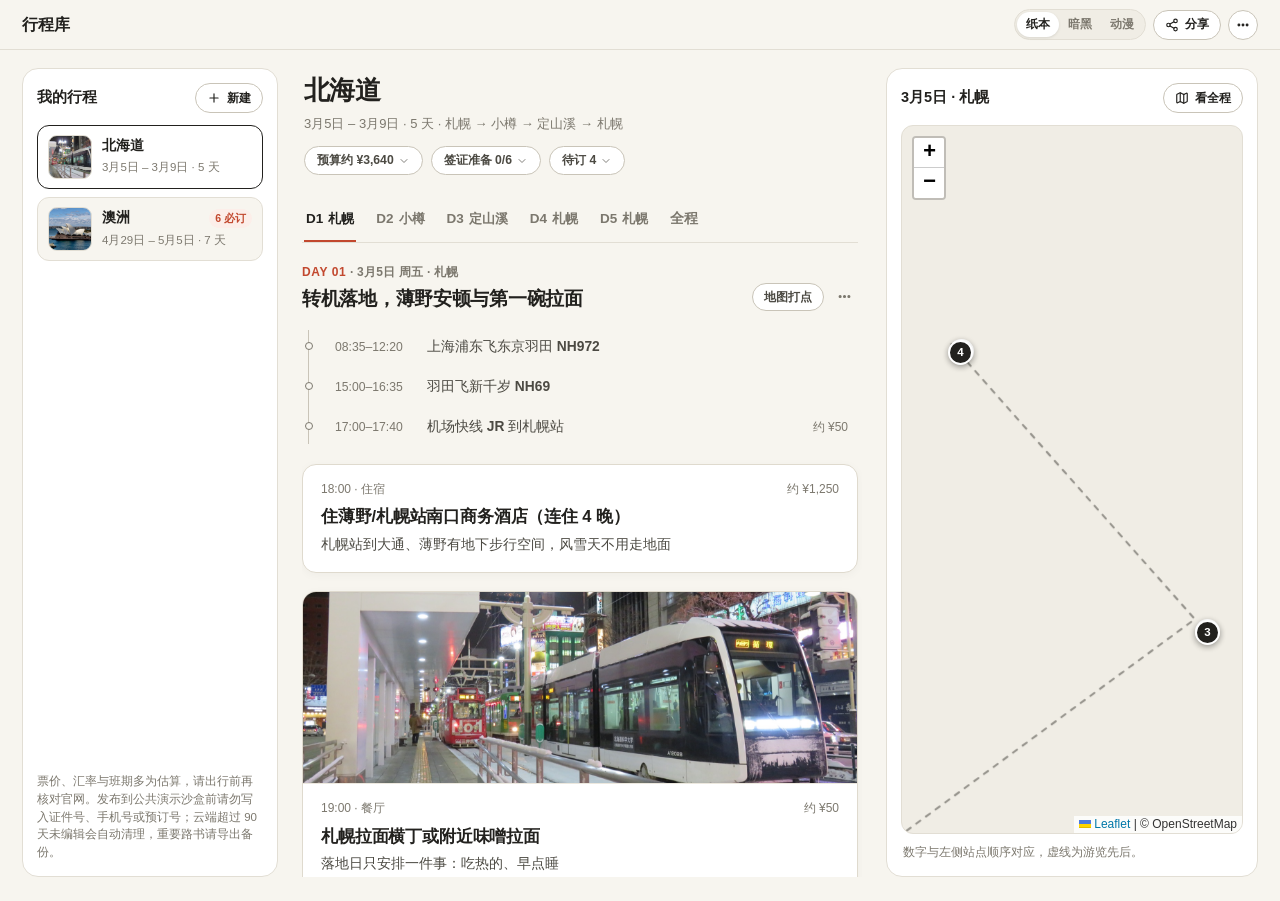
==== commit f4cbb608: "fix: shorten trip titles to place names and fix left sidebar card overflow" ====
--- a/index.html
+++ b/index.html
@@ -24,7 +24,7 @@
     })();
   </script>
   <link rel="stylesheet" href="vendor/leaflet.css?v=1.9.4" />
-  <link rel="stylesheet" href="styles.css?v=4e56c3f2" />
+  <link rel="stylesheet" href="styles.css?v=ae2f8488" />
 </head>
 <body>
   <header class="top">
@@ -258,8 +258,8 @@
     </form>
   </dialog>
 
-  <script src="data.js?v=2c8356ff"></script>
-  <script src="app.js?v=6aa10916"></script>
+  <script src="data.js?v=c415597d"></script>
+  <script src="app.js?v=d24cd967"></script>
   <script src="share.js?v=34f73781"></script>
 </body>
 </html>
--- a/styles.css
+++ b/styles.css
@@ -235,7 +235,7 @@
 
 /* 3-Column Desktop Layout */
 .layout {
-  display: grid; grid-template-columns: 244px minmax(0, 1fr) 372px;
+  display: grid; grid-template-columns: 256px minmax(0, 1fr) 372px;
   gap: 24px; padding: 18px 22px 24px; height: calc(100vh - 49px);
 }
 .shared-route .rail { display: none !important; }
@@ -248,22 +248,24 @@
 html[data-theme="manga"] .rail,
 html[data-theme="manga"] .map-panel { border: 1.6px solid #181715; }
 
-/* Left Sidebar: Calm Paper Trip List */
-.rail { padding: 14px; overflow: auto; }
+/* Left Sidebar: Clean Fixed-Width Trip Cards (Zero Overflow / Zero Wrap Shift) */
+.rail { padding: 14px; overflow-y: auto; overflow-x: hidden; }
 .rail-head, .map-bar {
   display: flex; justify-content: space-between; align-items: center; gap: 8px; margin-bottom: 12px;
 }
 .rail h2, .map-bar h2 { margin: 0; font-size: 14.5px; font-weight: 750; }
-#trip-list { display: grid; gap: 8px; }
+#trip-list { display: grid; grid-template-columns: minmax(0, 1fr); gap: 8px; }
 
 .trip-card {
-  display: flex; align-items: center; gap: 10px; width: 100%; padding: 9px 10px;
-  border-radius: 12px; border: 1px solid var(--line); background: var(--bg);
-  color: var(--ink); text-align: left; cursor: pointer; transition: border-color 0.14s, background 0.14s;
+  display: flex; align-items: center; gap: 10px;
+  width: 100%; min-width: 0; max-width: 100%; padding: 9px 10px;
+  border-radius: 12px; border: 1.5px solid var(--line); background: var(--bg);
+  color: var(--ink); text-align: left; overflow: hidden;
+  cursor: pointer; transition: border-color 0.14s, background 0.14s;
 }
 .trip-card:hover { background: var(--surface-soft); }
 .trip-card.active {
-  background: var(--surface); border: 1.6px solid var(--ink);
+  background: var(--surface); border-color: var(--ink);
 }
 html[data-theme="manga"] .trip-card.active { background: #fff9db; border-color: #181715; }
 .trip-thumb {
@@ -271,13 +273,23 @@
   display: grid; place-items: center; background: var(--surface-soft) center / cover no-repeat;
   color: var(--muted); border: 1px solid var(--line);
 }
-.trip-meta { min-width: 0; flex: 1; }
-.trip-meta b {
-  display: block; font-size: 13.5px; font-weight: 720; line-height: 1.3;
+.trip-meta { display: block; min-width: 0; flex: 1; }
+.trip-title-row {
+  display: flex; align-items: center; justify-content: space-between; gap: 6px; min-width: 0;
+}
+.trip-title-row b {
+  min-width: 0; flex: 1; font-size: 13.8px; font-weight: 740; line-height: 1.3;
   overflow: hidden; text-overflow: ellipsis; white-space: nowrap;
 }
-.trip-meta span { display: block; margin-top: 2px; font-size: 11.5px; color: var(--muted); }
-.trip-meta em { font-style: normal; color: var(--accent); font-weight: 650; }
+.trip-due {
+  flex-shrink: 0; white-space: nowrap; font-style: normal;
+  padding: 1px 6px; border-radius: 999px;
+  background: var(--accent-bg); color: var(--accent); font-size: 10.5px; font-weight: 720;
+}
+.trip-dates {
+  display: block; margin-top: 3px; font-size: 11.5px; color: var(--muted);
+  white-space: nowrap; overflow: hidden; text-overflow: ellipsis;
+}
 .rail-note { margin: auto 0 0; padding-top: 14px; color: var(--muted); font-size: 11.5px; line-height: 1.55; }
 
 /* Center Feed — Generous Breathing Room */
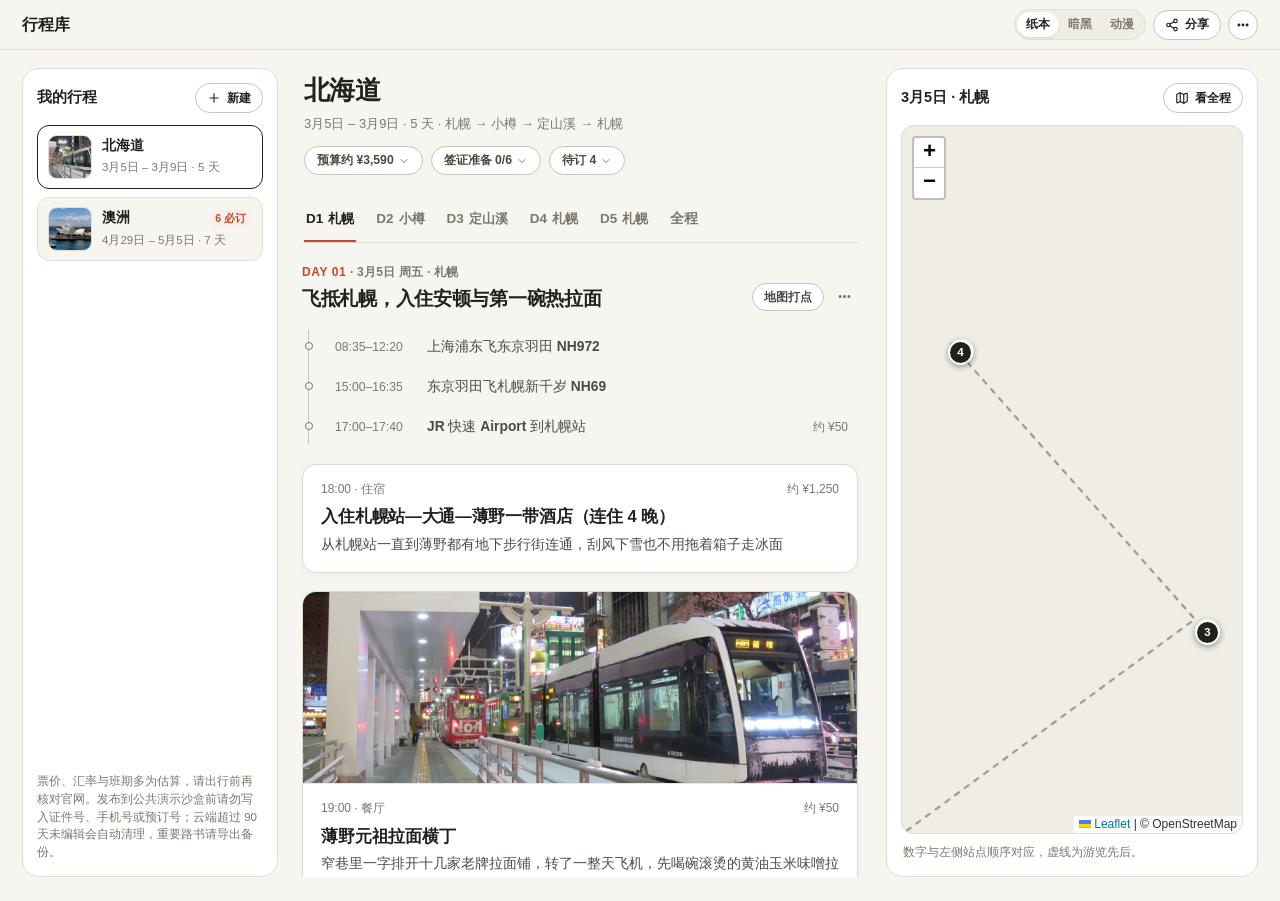
==== commit 605875da: "fix: rewrite robotic itinerary copy into natural human Chinese" ====
--- a/index.html
+++ b/index.html
@@ -24,7 +24,7 @@
     })();
   </script>
   <link rel="stylesheet" href="vendor/leaflet.css?v=1.9.4" />
-  <link rel="stylesheet" href="styles.css?v=ae2f8488" />
+  <link rel="stylesheet" href="styles.css?v=a4ae47e5" />
 </head>
 <body>
   <header class="top">
@@ -258,8 +258,8 @@
     </form>
   </dialog>
 
-  <script src="data.js?v=c415597d"></script>
-  <script src="app.js?v=d24cd967"></script>
+  <script src="data.js?v=af1b3ee0"></script>
+  <script src="app.js?v=a8a0c939"></script>
   <script src="share.js?v=34f73781"></script>
 </body>
 </html>
--- a/styles.css
+++ b/styles.css
@@ -661,7 +661,8 @@
   background: var(--surface-soft); border-left: 3px solid var(--accent);
   font-size: 13.5px; font-weight: 650; line-height: 1.6;
 }
-.dp-prose { margin-top: 12px; font-size: 14px; line-height: 1.72; color: var(--ink-soft); }
+.dp-prose { margin-top: 12px; font-size: 14px; line-height: 1.72; color: var(--ink-soft); display: grid; gap: 8px; }
+.dp-prose p { margin: 0; }
 
 .dp-kv { margin: 15px 0 0; border-top: 1px solid var(--line); }
 .dp-kv-row {
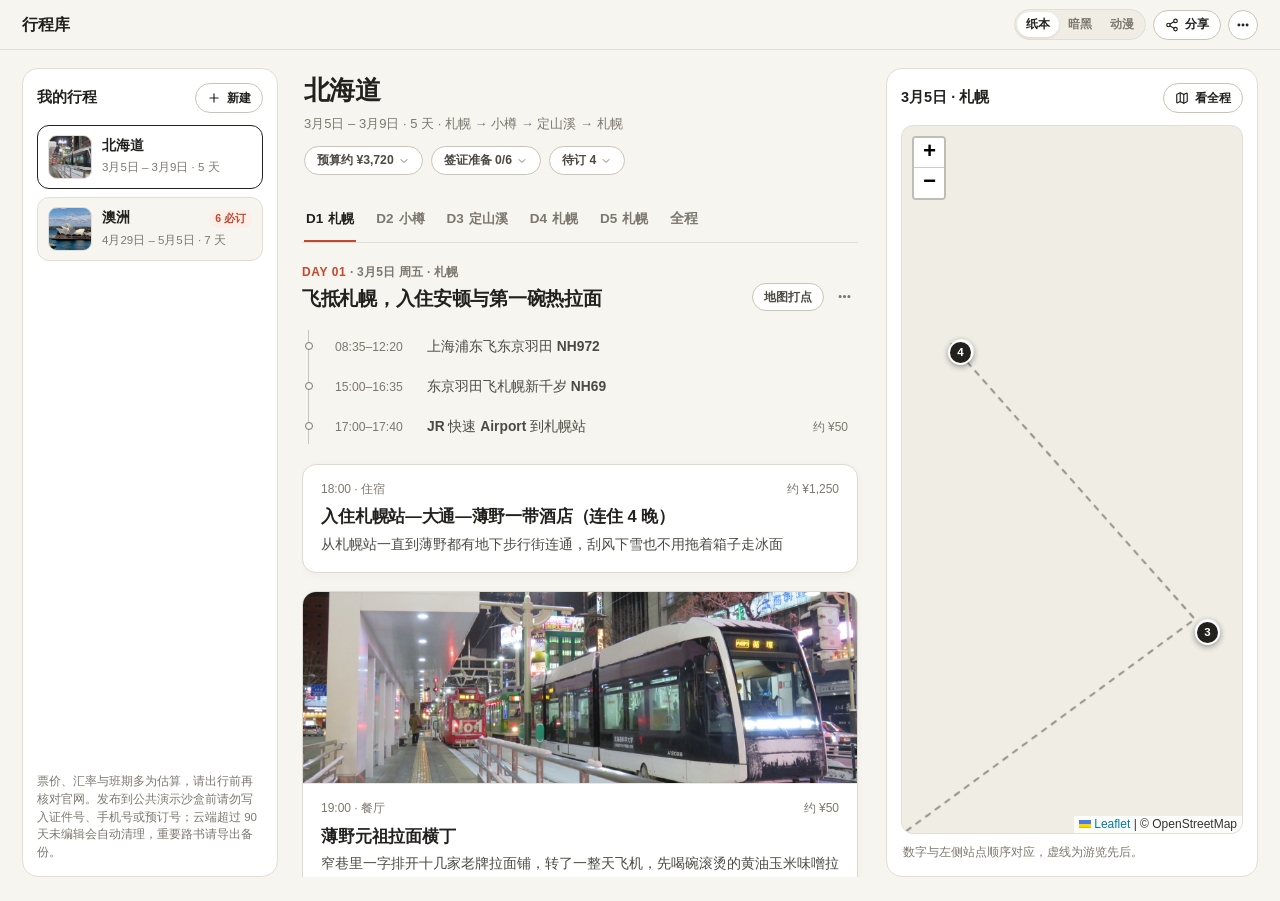
==== commit 625cce49: "fix: fill out afternoon, dusk, and dinner stops on D2/D3 Hokkaido and Australia" ====
--- a/index.html
+++ b/index.html
@@ -258,7 +258,7 @@
     </form>
   </dialog>
 
-  <script src="data.js?v=af1b3ee0"></script>
+  <script src="data.js?v=9c34bf27"></script>
   <script src="app.js?v=a8a0c939"></script>
   <script src="share.js?v=34f73781"></script>
 </body>
